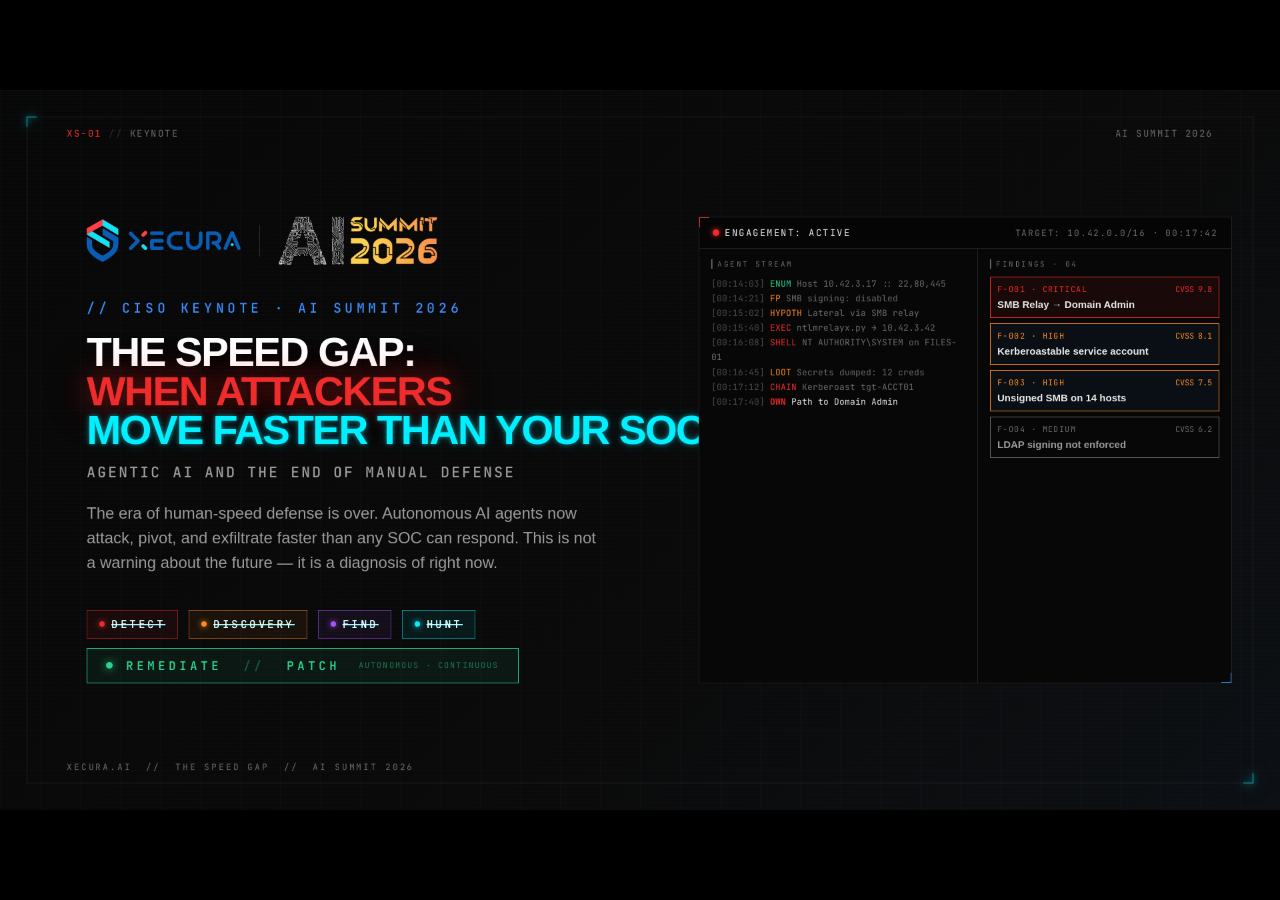
==== index.html @ 0c4f0ab1 "Add index.html as main entry point" ====
<!doctype html>
<html lang="en">
<head>
<meta charset="utf-8" />
<title>The Speed Gap: When Attackers Move Faster Than Your SOC — Xecura AI Summit 2026</title>
<link rel="stylesheet" href="styles.css" />
<script src="deck-stage.js"></script>
<style>
  @keyframes pulse-dot {
    0%, 100% { opacity: 1; box-shadow: 0 0 10px var(--red); }
    50%       { opacity: 0.4; box-shadow: 0 0 3px var(--red); }
  }
  /* Watermark disabled on all slides by default */
  section .slide::after {
    display: none !important;
  }
  /* Xecura logo below XS label on slides 2–14 */
  section:nth-of-type(n+2):nth-of-type(-n+14) .slide::after {
    display: block !important;
    background: url('assets/xecura-logo-white.png') no-repeat right center / contain !important;
    width: 140px !important;
    height: 36px !important;
    opacity: 0.75 !important;
    top: 84px !important;
    right: 100px !important;
    bottom: auto !important;
    left: auto !important;
  }
  /* Xecura blue accent */
  :root {
    --xblue: #3a8dff;
    --xpurple: #a855f7;
    --xcyan: #00f0ff;
  }
  @keyframes xblue-pulse {
    0%,100% { box-shadow: 0 0 8px var(--xblue); transform:scale(1); }
    50%      { box-shadow: 0 0 20px var(--xblue), 0 0 36px rgba(58,141,255,0.4); transform:scale(1.35); }
  }
  .tag.xblue { border-color:var(--xblue); color:var(--xblue); background:rgba(58,141,255,0.07); }
  .tag.xblue .dot { background:var(--xblue); animation:xblue-pulse 1.6s ease-in-out infinite; }
  @keyframes xcyan-pulse {
    0%,100% { box-shadow: 0 0 8px var(--xcyan); transform:scale(1); }
    50%      { box-shadow: 0 0 20px var(--xcyan), 0 0 36px rgba(0,240,255,0.4); transform:scale(1.35); }
  }
  .tag.xcyan { border-color:var(--xcyan); color:var(--xcyan); background:rgba(0,240,255,0.07); }
  .tag.xcyan .dot { background:var(--xcyan); animation:xcyan-pulse 1.6s ease-in-out infinite 0.3s; }

  /* ── TV Glitch effect on struck tags ── */
  @keyframes glitch-body {
    0%,88%            { transform:translate(0,0) skewX(0deg); }
    89%               { transform:translate(-4px,0) skewX(-2deg); }
    90%               { transform:translate(4px,1px) skewX(2.5deg); }
    91%               { transform:translate(-2px,-1px) skewX(-1deg); }
    92%               { transform:translate(5px,0) skewX(1.5deg); }
    93%               { transform:translate(-3px,1px) skewX(-2.5deg); }
    94%,100%          { transform:translate(0,0) skewX(0deg); }
  }
  @keyframes glitch-before {
    0%,88%  { clip-path:inset(100% 0 100% 0); transform:translate(0,0);   opacity:0; }
    89%     { clip-path:inset(10% 0 65% 0);   transform:translate(-7px,0); opacity:0.9; }
    90%     { clip-path:inset(55% 0 12% 0);   transform:translate(7px,0);  opacity:0.8; }
    91%     { clip-path:inset(30% 0 48% 0);   transform:translate(-5px,0); opacity:0.85; }
    92%     { clip-path:inset(75% 0 5% 0);    transform:translate(6px,0);  opacity:0.7; }
    93%     { clip-path:inset(42% 0 33% 0);   transform:translate(-4px,0); opacity:0.8; }
    94%,100%{ clip-path:inset(100% 0 100% 0); transform:translate(0,0);   opacity:0; }
  }
  @keyframes glitch-after {
    0%,88%  { clip-path:inset(100% 0 100% 0); transform:translate(0,0);   opacity:0; }
    89%     { clip-path:inset(50% 0 22% 0);   transform:translate(9px,0);  opacity:0.8; }
    90%     { clip-path:inset(8% 0 72% 0);    transform:translate(-8px,0); opacity:0.75; }
    91%     { clip-path:inset(68% 0 18% 0);   transform:translate(6px,0);  opacity:0.7; }
    92%     { clip-path:inset(22% 0 58% 0);   transform:translate(-5px,0); opacity:0.8; }
    93%     { clip-path:inset(82% 0 4% 0);    transform:translate(5px,0);  opacity:0.65; }
    94%,100%{ clip-path:inset(100% 0 100% 0); transform:translate(0,0);   opacity:0; }
  }
  @keyframes glitch-flicker {
    0%,85%,87%,89%,91%,93%,100% { opacity:1; }
    86%,88%,90%,92%              { opacity:0.1; }
  }

  /* Wrapper: positions the ghost layers */
  .gt {
    position: relative;
    display: inline-block;
    animation: glitch-body 3.8s steps(1) infinite;
    text-decoration: line-through;
    text-decoration-thickness: 2px;
  }
  .gt::before, .gt::after {
    content: attr(data-text);
    position: absolute;
    inset: 0;
    font-family: 'JetBrains Mono', monospace;
    font-size: inherit;
    letter-spacing: inherit;
    text-transform: uppercase;
    white-space: nowrap;
    pointer-events: none;
    text-decoration: line-through;
    text-decoration-thickness: 2px;
  }
  .gt::before {
    animation: glitch-before 3.8s steps(1) infinite;
    color: #00f0ff;
    text-decoration-color: #00f0ff;
  }
  .gt::after {
    animation: glitch-after 3.8s steps(1) infinite;
    color: #ffffff;
    text-decoration-color: rgba(255,255,255,0.6);
  }
  /* Per-tag timing offsets */
  .gt-d  { animation-delay: 0s;    } .gt-d::before  { animation-delay: 0s;    } .gt-d::after  { animation-delay: 0s;    }
  .gt-di { animation-delay: 0.9s;  } .gt-di::before { animation-delay: 0.9s;  } .gt-di::after { animation-delay: 0.9s;  }
  .gt-f  { animation-delay: 1.7s;  } .gt-f::before  { animation-delay: 1.7s;  } .gt-f::after  { animation-delay: 1.7s;  }
  .gt-h  { animation-delay: 2.5s;  } .gt-h::before  { animation-delay: 2.5s;  } .gt-h::after  { animation-delay: 2.5s;  }

  .glitch-dot { animation: glitch-flicker 3.8s steps(1) infinite; }

  /* All slides: top-left & bottom-right corners → blue neon */
  .slide-frame::before,
  .slide-frame::after {
    border-color: #00f0ff !important;
    filter: drop-shadow(0 0 5px #00f0ff) drop-shadow(0 0 14px rgba(0,240,255,0.65));
  }

  /* CISO neon blue */
  .neon-ciso {
    color: #00f0ff;
    text-shadow: 0 0 6px rgba(0,240,255,0.5), 0 0 16px rgba(0,240,255,0.25);
  }

  /* Timeline connector */
  .timeline-line {
    width: 2px;
    background: linear-gradient(180deg, var(--red) 0%, #a855f7 50%, var(--xblue) 100%);
    position: absolute;
    left: 50%;
    top: 0; bottom: 0;
    transform: translateX(-50%);
    opacity: 0.35;
  }

  /* Agent node pulse */
  @keyframes agent-ping {
    0%  { transform:scale(1);   opacity:1; }
    70% { transform:scale(2.2); opacity:0; }
    100%{ transform:scale(2.2); opacity:0; }
  }
  .agent-ping::after {
    content:'';
    position:absolute;
    inset:-4px;
    border-radius:50%;
    border:2px solid currentColor;
    animation:agent-ping 2s cubic-bezier(0,0,0.2,1) infinite;
  }

  /* Glowing headline */
  .glow-red {
    color: var(--red);
    text-shadow: 0 0 40px rgba(239,43,43,0.55), 0 0 80px rgba(239,43,43,0.25);
  }
  .glow-blue {
    color: var(--xblue);
    text-shadow: 0 0 40px rgba(58,141,255,0.55), 0 0 80px rgba(58,141,255,0.25);
  }

  /* Cover bg grid */
  .cover-grid {
    position:absolute;
    inset:0;
    background-image:
      linear-gradient(rgba(58,141,255,0.04) 1px, transparent 1px),
      linear-gradient(90deg, rgba(58,141,255,0.04) 1px, transparent 1px);
    background-size: 60px 60px;
    pointer-events:none;
  }
  .xs03-beam {
    position: absolute;
    left: 0;
    width: 6px;
    height: 70px;
    background: linear-gradient(180deg,
      transparent 0%,
      rgba(239,43,43,0.2) 15%,
      rgba(239,43,43,0.85) 42%,
      rgba(255,220,220,0.98) 50%,
      rgba(239,43,43,0.85) 58%,
      rgba(239,43,43,0.2) 85%,
      transparent 100%
    );
    animation: xs03-laser 4s linear infinite;
    box-shadow: 0 0 8px 2px rgba(239,43,43,0.5);
  }
  @keyframes xs03-laser {
    0%   { top: 110%; }
    25%  { top: -70px; }
    50%  { top: 110%; }
    50.001% { top: 110%; }
    100% { top: 110%; }
  }

  @keyframes xs11-dot-pulse {
    0%, 100% { opacity:1; box-shadow:0 0 8px 3px rgba(58,141,255,0.9); }
    50% { opacity:0.25; box-shadow:0 0 2px 1px rgba(58,141,255,0.2); }
  }
  .xs11-pulse {
    animation: xs11-dot-pulse 1.4s ease-in-out infinite;
  }
</style>
</head>
<body>

<deck-stage width="1920" height="1080">

<!-- ============================================================ -->
<!-- 01 COVER                                                     -->
<!-- ============================================================ -->
<section data-label="01 Cover">
  <div class="slide" style="background:linear-gradient(135deg, #070707 0%, #0a0a0a 60%, rgba(58,141,255,0.04) 100%);">
    <div class="scan"></div>
    <div class="cover-grid"></div>
    <div class="slide-frame"></div>

    <div class="slide-meta">
      <div><span class="id">XS-01</span> <span class="sep">//</span> KEYNOTE</div>
      <div>AI SUMMIT 2026</div>
    </div>

    <!-- Left content -->
    <div style="position:absolute; inset:0; display:flex; flex-direction:column; justify-content:center; padding:0 130px;">
      <!-- Logo -->
      <div style="margin-bottom:52px; display:flex; align-items:center; gap:28px;">
        <img src="assets/xecura-logo.png" style="height:64px;" alt="Xecura" />
        <div style="width:1px; height:48px; background:rgba(255,255,255,0.15);"></div>
        <img src="assets/ai-summit-2026-logo.png" style="height:72px;" alt="AI Summit 2026" />
      </div>

      <div class="eyebrow" style="margin-bottom:24px; color:var(--xblue);">// CISO KEYNOTE · AI SUMMIT 2026</div>

      <h1 style="font-size:62px; font-weight:700; line-height:0.94; letter-spacing:-0.035em; color:var(--white); margin-bottom:20px;">
        THE SPEED GAP:<br/>
        <span class="glow-red">WHEN ATTACKERS</span><br/>
        <span class="neon-ciso">MOVE FASTER THAN YOUR SOC.</span>
      </h1>

      <div class="eyebrow" style="margin-bottom:20px; color:var(--dim); font-size:22px; letter-spacing:0.14em;">Agentic AI and the End of Manual Defense</div>

      <p style="font-size:24px; color:var(--dim); max-width:780px; line-height:1.55; margin-top:8px; margin-bottom:44px;">
        The era of human-speed defense is over. Autonomous AI agents now attack, pivot, and exfiltrate faster than any SOC can respond. This is not a warning about the future — it is a diagnosis of right now.
      </p>

      <div style="display:flex; flex-direction:column; gap:14px; margin-top:8px;">
        <!-- Struck-through old paradigm with glitch -->
        <div style="display:flex; gap:16px; align-items:center;">
          <div class="tag" style="border-color:rgba(239,43,43,0.55); color:#ef2b2b; background:rgba(239,43,43,0.07);">
            <span class="glitch-dot" style="width:8px;height:8px;border-radius:50%;background:#ef2b2b;box-shadow:0 0 10px #ef2b2b;flex-shrink:0;display:inline-block;animation-delay:0s;"></span>
            <span class="gt gt-d" data-text="DETECT" style="color:#ef2b2b; text-decoration-color:#ef2b2b;">DETECT</span>
          </div>
          <div class="tag" style="border-color:rgba(255,138,31,0.55); color:#ff8a1f; background:rgba(255,138,31,0.07);">
            <span class="glitch-dot" style="width:8px;height:8px;border-radius:50%;background:#ff8a1f;box-shadow:0 0 10px #ff8a1f;flex-shrink:0;display:inline-block;animation-delay:0.9s;"></span>
            <span class="gt gt-di" data-text="DISCOVERY" style="color:#ff8a1f; text-decoration-color:#ff8a1f;">DISCOVERY</span>
          </div>
          <div class="tag" style="border-color:rgba(168,85,247,0.55); color:#a855f7; background:rgba(168,85,247,0.07);">
            <span class="glitch-dot" style="width:8px;height:8px;border-radius:50%;background:#a855f7;box-shadow:0 0 10px #a855f7;flex-shrink:0;display:inline-block;animation-delay:1.7s;"></span>
            <span class="gt gt-f" data-text="FIND" style="color:#a855f7; text-decoration-color:#a855f7;">FIND</span>
          </div>
          <div class="tag" style="border-color:rgba(0,240,255,0.55); color:#00f0ff; background:rgba(0,240,255,0.07);">
            <span class="glitch-dot" style="width:8px;height:8px;border-radius:50%;background:#00f0ff;box-shadow:0 0 10px #00f0ff;flex-shrink:0;display:inline-block;animation-delay:2.5s;"></span>
            <span class="gt gt-h" data-text="HUNT" style="color:#00f0ff; text-decoration-color:#00f0ff;">HUNT</span>
          </div>
        </div>
        <!-- New paradigm: full-width REMEDIATE PATCH panel -->
        <div style="display:flex; align-items:center; gap:20px; padding:14px 28px; border:1px solid var(--green); background:rgba(43,212,142,0.07); width:fit-content; min-width:480px;">
          <div style="width:10px; height:10px; border-radius:50%; background:var(--green); box-shadow:0 0 14px var(--green); flex-shrink:0; animation:pulse-green 1.6s ease-in-out infinite;"></div>
          <div class="mono" style="font-size:18px; letter-spacing:0.28em; color:var(--green); text-transform:uppercase; font-weight:600;">REMEDIATE &nbsp;<span style="color:rgba(43,212,142,0.35);">//</span>&nbsp; PATCH</div>
          <div class="mono" style="font-size:12px; letter-spacing:0.18em; color:rgba(43,212,142,0.5); margin-left:8px;">AUTONOMOUS · CONTINUOUS</div>
        </div>
      </div>
    </div>

    <!-- Right: Live dashboard widget (ENGAGEMENT: ACTIVE) -->
    <div style="position:absolute; right:72px; top:50%; transform:translateY(-50%); width:800px; height:700px; border:1px solid var(--line); background:var(--void); overflow:hidden; display:flex; flex-direction:column;">
      <!-- Topbar -->
      <div style="display:flex; align-items:center; justify-content:space-between; padding:14px 20px; border-bottom:1px solid var(--line); background:#050505; flex-shrink:0;">
        <div style="display:flex; gap:8px; align-items:center;">
          <div style="width:10px; height:10px; border-radius:50%; background:var(--red); box-shadow:0 0 8px var(--red);"></div>
          <div class="mono" style="font-size:14px; letter-spacing:0.18em; color:var(--text); text-transform:uppercase;">ENGAGEMENT: ACTIVE</div>
        </div>
        <div class="mono" style="font-size:13px; color:var(--muted); letter-spacing:0.14em;">TARGET: 10.42.0.0/16 · <span id="cover-dash-elapsed">00:17:42</span></div>
      </div>

      <!-- Body: two columns -->
      <div style="display:grid; grid-template-columns:1.1fr 1fr; flex:1; overflow:hidden;">
        <!-- Agent stream log -->
        <div style="padding:16px 18px; border-right:1px solid var(--line); background:#070707; overflow:hidden; display:flex; flex-direction:column;">
          <div class="mono" style="font-size:11px; letter-spacing:0.22em; color:var(--muted); text-transform:uppercase; margin-bottom:12px; flex-shrink:0;">▎AGENT STREAM</div>
          <div id="cover-dash-stream" style="font-family:'JetBrains Mono',monospace; font-size:13px; line-height:1.7; color:#6a6a6a; overflow:hidden; flex:1;">
            <div><span style="color:#4a4a4a;">[00:14:03]</span> <span style="color:#2bd48e;">ENUM</span> Host 10.42.3.17 :: 22,80,445</div>
            <div><span style="color:#4a4a4a;">[00:14:21]</span> <span style="color:#ff8a1f;">FP</span> SMB signing: disabled</div>
            <div><span style="color:#4a4a4a;">[00:15:02]</span> <span style="color:#ff8a1f;">HYPOTH</span> Lateral via SMB relay</div>
            <div><span style="color:#4a4a4a;">[00:15:40]</span> <span style="color:#ef2b2b;">EXEC</span> ntlmrelayx.py → 10.42.3.42</div>
            <div><span style="color:#4a4a4a;">[00:16:08]</span> <span style="color:#ef2b2b;">SHELL</span> NT AUTHORITY\SYSTEM on FILES-01</div>
            <div><span style="color:#4a4a4a;">[00:16:45]</span> <span style="color:#ff8a1f;">LOOT</span> Secrets dumped: 12 creds</div>
            <div><span style="color:#4a4a4a;">[00:17:12]</span> <span style="color:#ef2b2b;">CHAIN</span> Kerberoast tgt-ACCT01</div>
            <div><span style="color:#4a4a4a;">[00:17:40]</span> <span style="color:#ef2b2b; font-weight:700;">OWN</span> <span style="color:#e8e8e8;">Path to Domain Admin</span></div>
          </div>
        </div>

        <!-- Findings panel -->
        <div style="padding:16px 18px; display:flex; flex-direction:column; overflow:hidden;">
          <div class="mono" style="font-size:11px; letter-spacing:0.22em; color:var(--muted); text-transform:uppercase; margin-bottom:12px; flex-shrink:0;">▎FINDINGS · <span id="cover-dash-count">04</span></div>
          <div id="cover-dash-findings-list" style="overflow:hidden; display:flex; flex-direction:column; gap:8px; flex:1;">
            <div data-finding style="border:1px solid #ef2b2b; background:rgba(239,43,43,0.08); padding:10px;">
              <div style="display:flex; justify-content:space-between; align-items:baseline; margin-bottom:6px;">
                <div class="mono" style="font-size:12px; color:#ef2b2b; letter-spacing:0.12em;">F-001 · CRITICAL</div>
                <div class="mono" style="font-size:12px; color:#ef2b2b;">CVSS 9.8</div>
              </div>
              <div style="font-size:15px; font-weight:600; color:#e8e8e8; line-height:1.2;">SMB Relay → Domain Admin</div>
            </div>
            <div data-finding style="border:1px solid #ff8a1f; background:rgba(58,141,255,0.06); padding:10px;">
              <div style="display:flex; justify-content:space-between; align-items:baseline; margin-bottom:6px;">
                <div class="mono" style="font-size:12px; color:#ff8a1f; letter-spacing:0.12em;">F-002 · HIGH</div>
                <div class="mono" style="font-size:12px; color:#ff8a1f;">CVSS 8.1</div>
              </div>
              <div style="font-size:15px; font-weight:600; color:#e8e8e8; line-height:1.2;">Kerberoastable service account</div>
            </div>
            <div data-finding style="border:1px solid #ff8a1f; background:rgba(58,141,255,0.06); padding:10px;">
              <div style="display:flex; justify-content:space-between; align-items:baseline; margin-bottom:6px;">
                <div class="mono" style="font-size:12px; color:#ff8a1f; letter-spacing:0.12em;">F-003 · HIGH</div>
                <div class="mono" style="font-size:12px; color:#ff8a1f;">CVSS 7.5</div>
              </div>
              <div style="font-size:15px; font-weight:600; color:#e8e8e8; line-height:1.2;">Unsigned SMB on 14 hosts</div>
            </div>
            <div data-finding style="border:1px solid #6a6a6a; padding:10px;">
              <div style="display:flex; justify-content:space-between; align-items:baseline; margin-bottom:6px;">
                <div class="mono" style="font-size:12px; color:#6a6a6a; letter-spacing:0.12em;">F-004 · MEDIUM</div>
                <div class="mono" style="font-size:12px; color:#6a6a6a;">CVSS 6.2</div>
              </div>
              <div style="font-size:15px; font-weight:600; color:#9a9a9a; line-height:1.2;">LDAP signing not enforced</div>
            </div>
          </div>
        </div>
      </div>

      <!-- Corner accents -->
      <div style="position:absolute; top:-1px; left:-1px; width:16px; height:16px; border-top:2px solid var(--red); border-left:2px solid var(--red); pointer-events:none;"></div>
      <div style="position:absolute; bottom:-1px; right:-1px; width:16px; height:16px; border-bottom:2px solid var(--xblue); border-right:2px solid var(--xblue); pointer-events:none;"></div>
    </div>

    <div class="brandline">
      <div class="mono" style="color:var(--muted); font-size:13px; letter-spacing:0.22em;">XECURA.AI &nbsp;//&nbsp; THE SPEED GAP &nbsp;//&nbsp; AI SUMMIT 2026</div>
    </div>
  </div>
</section>

<!-- ============================================================ -->
<!-- 02 SPEAKER PROFILE                                           -->
<!-- ============================================================ -->
<section data-label="02 Speaker Profile">
  <div class="slide">
    <div class="slide-frame"></div>
    <div class="slide-meta">
      <div><span class="id">XS-02</span> <span class="sep">//</span> SPEAKER</div>
      <div>KEYNOTE SPEAKER PROFILE</div>
    </div>

    <div style="position:absolute; inset:0; display:grid; grid-template-columns:480px 1fr; overflow:hidden;">

      <!-- Left: Photo panel -->
      <div style="position:relative; overflow:hidden; border-right:1px solid var(--line); background:linear-gradient(160deg, #0d1117 0%, #0a0f1a 60%, #07090d 100%); display:flex; flex-direction:column; align-items:center; justify-content:center; gap:0;">
        <!-- Background grid -->
        <div style="position:absolute; inset:0; background-image: linear-gradient(rgba(58,141,255,0.05) 1px, transparent 1px), linear-gradient(90deg, rgba(58,141,255,0.05) 1px, transparent 1px); background-size:40px 40px; pointer-events:none;"></div>
        <!-- Glow behind photo -->
        <div style="position:absolute; width:380px; height:380px; border-radius:50%; background:radial-gradient(circle, rgba(58,141,255,0.18) 0%, rgba(58,141,255,0.04) 60%, transparent 100%); top:50%; left:50%; transform:translate(-50%,-58%);"></div>
        <!-- Profile photo -->
        <div style="position:relative; z-index:1; width:340px; height:340px; border-radius:50%; overflow:hidden; margin-top:-32px; box-shadow:0 0 32px rgba(58,141,255,0.35), 0 0 64px rgba(58,141,255,0.15);">
          <img src="assets/kholiffaiz-profile.png"
               alt="Kholif Faiz Maruf"
               style="width:100%; height:100%; object-fit:cover; object-position:center;" />
        </div>
        <!-- Name + label below photo -->
        <div style="position:relative; z-index:1; text-align:center; margin-top:16px;">
          <div class="mono" style="font-size:12px; letter-spacing:0.28em; color:var(--red); text-transform:uppercase; margin-bottom:8px;">// KEYNOTE SPEAKER</div>
          <div style="font-size:32px; font-weight:700; color:var(--white); line-height:1.15; letter-spacing:-0.02em;">Kholif Faiz Maruf</div>
          <div class="mono" style="font-size:14px; letter-spacing:0.18em; color:var(--xblue); margin-top:6px; text-transform:uppercase;">CISO · Xecura.ai</div>
        </div>
        <!-- Bottom status indicator -->
        <div style="position:absolute; bottom:36px; left:0; right:0; display:flex; justify-content:center;">
          <div class="mono" style="font-size:12px; letter-spacing:0.22em; color:var(--green); display:flex; align-items:center; gap:8px;">
            <span style="width:8px;height:8px;border-radius:50%;background:var(--green);display:inline-block;box-shadow:0 0 8px var(--green);"></span>
            SPEAKING LIVE · AI SUMMIT 2026
          </div>
        </div>
      </div>

      <!-- Right: CV details -->
      <div style="padding:72px 64px 56px; display:flex; flex-direction:column; justify-content:center; overflow:hidden;">

        <!-- Header -->
        <div style="margin-bottom:32px;">
          <div class="eyebrow" style="margin-bottom:10px; color:var(--xblue);">// CHIEF INFORMATION SECURITY OFFICER</div>
          <h2 style="font-size:52px; font-weight:700; color:var(--white); line-height:1.0; letter-spacing:-0.025em; margin-bottom:12px;">Kholif Faiz Maruf</h2>
          <div style="display:flex; gap:12px; flex-wrap:wrap;">
            <div class="tag dominate" style="font-size:16px; padding:8px 18px;"><span class="dot"></span>CISO</div>
            <div class="tag xblue" style="font-size:16px; padding:8px 18px;"><span class="dot"></span>CYBERSECURITY LEADER</div>
            <div class="tag autonomous" style="font-size:16px; padding:8px 18px;"><span class="dot"></span>20+ YEARS</div>
          </div>
        </div>

        <!-- Bio -->
        <div style="padding:20px 24px; border-left:3px solid var(--xblue); background:rgba(58,141,255,0.05); margin-bottom:28px;">
          <div style="font-size:25px; color:var(--dim); line-height:1.65;">
            Cybersecurity leadership professional with over <strong style="color:var(--white);">20 years of hands-on experience</strong> spanning red teaming, threat intelligence, and executive security strategy. <strong style="color:var(--white);">BSSN Cryptography Expert Trainer</strong> · <strong style="color:var(--white);">Architect of Cracking Machine using FPGA &amp; Massive Parallel Computing</strong> · <strong style="color:var(--white);">Asymetric Cryptography Expert in Xignature</strong> · <strong style="color:var(--white);">Senior Consultant in SciEngines GmbH</strong> — and a driving force behind Agentic Cybersecurity as a Service at <strong class="neon-ciso">Xecura.ai</strong>.
          </div>
        </div>

        <!-- Stats row -->
        <div style="display:grid; grid-template-columns:repeat(4,1fr); gap:20px; margin-bottom:28px;">
          <div class="stat" style="border-left-color:var(--red);">
            <div class="num" style="font-size:52px; color:var(--red);">20+</div>
            <div class="label" style="font-size:17px;">Years in<br/>Cybersecurity</div>
          </div>
          <div class="stat" style="border-left-color:var(--xblue);">
            <div class="num" style="font-size:52px; color:var(--xblue);">CISO</div>
            <div class="label" style="font-size:17px;">Executive<br/>Security Leader</div>
          </div>
          <div class="stat" style="border-left-color:var(--green);">
            <div class="num" style="font-size:52px; color:var(--green);">AI</div>
            <div class="label" style="font-size:17px;">Agentic Security<br/>Pioneer</div>
          </div>
          <div class="stat" style="border-left-color:var(--xpurple);">
            <div class="num" style="font-size:52px; color:var(--xpurple);">CR</div>
            <div class="label" style="font-size:17px;">Cryptography<br/>Expert</div>
          </div>
        </div>

        <!-- Expertise grid -->
        <div style="display:grid; grid-template-columns:1fr 1fr; gap:14px; margin-bottom:24px;">
          <div>
            <div class="mono" style="font-size:15px; letter-spacing:0.22em; color:var(--muted); text-transform:uppercase; margin-bottom:10px;">// DOMAINS OF EXPERTISE</div>
            <ul style="list-style:none; font-size:21px; color:var(--text); line-height:1.9; font-family:'JetBrains Mono',monospace;">
              <li><span style="color:var(--red);">▸</span> Agentic AI &amp; Cybersecurity</li>
              <li><span style="color:var(--red);">▸</span> Threat Intelligence &amp; Dark Web Ops</li>
              <li><span style="color:var(--red);">▸</span> Red Team &amp; Offensive Security</li>
              <li><span style="color:var(--red);">▸</span> Security Architecture &amp; Strategy</li>
              <li><span style="color:var(--red);">▸</span> Governance, Risk &amp; Compliance</li>
            </ul>
          </div>
          <div>
            <div class="mono" style="font-size:15px; letter-spacing:0.22em; color:var(--muted); text-transform:uppercase; margin-bottom:10px;">// CURRENT ROLES</div>
            <div style="display:flex; flex-direction:column; gap:10px;">
              <div style="padding:12px 16px; border:1px solid rgba(58,141,255,0.35); background:rgba(58,141,255,0.05);">
                <div style="font-size:20px; font-weight:700; color:var(--white);">Xecura.ai</div>
                <div class="mono" style="font-size:16px; color:var(--xblue);">Chief Information Security Officer</div>
              </div>
              <div style="padding:12px 16px; border:1px solid rgba(168,85,247,0.35); background:rgba(168,85,247,0.05);">
                <div style="font-size:20px; font-weight:700; color:var(--white);">BSSN</div>
                <div class="mono" style="font-size:16px; color:var(--xpurple);">Cryptography Expert Trainer</div>
              </div>
              <div style="padding:12px 16px; border:1px solid rgba(34,197,94,0.35); background:rgba(34,197,94,0.05);">
                <div style="font-size:20px; font-weight:700; color:var(--white);">SciEngines GmbH</div>
                <div class="mono" style="font-size:16px; color:#22c55e;">Senior Consultant</div>
              </div>
            </div>
          </div>
        </div>

        <!-- Contact -->
        <div style="display:flex; gap:20px; align-items:center; border-top:1px solid var(--line); padding-top:18px;">
          <div class="mono" style="font-size:17px; color:var(--muted);">🌐 kholiffaiz.com</div>
          <div style="width:1px; height:16px; background:var(--line);"></div>
          <div class="mono" style="font-size:17px; color:var(--muted);">✉ kholif.faiz@xecura.id</div>
          <div style="width:1px; height:16px; background:var(--line);"></div>
          <div class="mono" style="font-size:17px; color:var(--xblue);">AI SUMMIT 2026</div>
        </div>
      </div>

      <!-- Laser border animation canvas -->
      <canvas id="xs02-laser" width="40" height="1080" style="position:absolute; left:460px; top:0; width:40px; height:100%; z-index:10; pointer-events:none;"></canvas>
    </div>
  </div>
</section>

<!-- ============================================================ -->
<!-- 04 MYTHOS: THE ANTHROPIC PARADIGM                            -->
<!-- ============================================================ -->
<section data-label="03 Mythos by Anthropic">
  <div class="slide" style="overflow:hidden;">
    <div class="slide-frame"></div>


    <div class="slide-meta">
      <div><span class="id">XS-03</span> <span class="sep">//</span> ORIGIN</div>
      <div>MYTHOS: THE PARADIGM SHIFT BY ANTHROPIC</div>
    </div>

    <!-- Header -->
    <div style="margin-top:56px; max-width:1720px;">
      <div style="display:flex; align-items:center; gap:20px; margin-bottom:14px;">
        <div class="eyebrow" style="color:var(--red);">// PROJECT GLASSWING · 7 APRIL 2026 · ACCESS RESTRICTED</div>
        <div style="display:inline-flex; align-items:center; gap:8px; border:1px solid rgba(239,43,43,0.5); background:rgba(239,43,43,0.07); padding:5px 12px;">
          <div style="width:7px; height:7px; border-radius:50%; background:var(--red); box-shadow:0 0 8px var(--red); animation:pulse-dot 1.4s ease-in-out infinite;"></div>
          <div class="mono" style="font-size:11px; color:var(--red); letter-spacing:0.2em;">LIVE RESTRICTED</div>
        </div>
      </div>
      <h2 class="h-title" style="font-size:52px; white-space:nowrap;"><span style="color:var(--red);">Claude Mythos</span> — too dangerous for the public.<br/><span style="color:var(--xcyan);">Project Glasswing races to patch first.</span></h2>
      <p class="body-lg" style="margin-top:16px;">
        Anthropic's most capable model — above Opus — identified over 1,000 zero-days autonomously across every major OS and browser. Not released to the public. Partners race to fix critical infrastructure before adversaries build the same.
      </p>
    </div>

    <!-- Stat grid -->
    <div style="display:grid; grid-template-columns:repeat(4, 1fr); gap:20px; margin-top:36px;">
      <div class="stat" style="position:relative;">
        <div style="position:absolute;left:0;top:0;width:6px;height:100%;z-index:5;pointer-events:none;overflow:hidden;"><div class="xs03-beam"></div></div>
        <div class="num"><span id="c05-a" data-count="1000" style="color:var(--red);">0</span><span style="color:var(--red); font-size:0.5em;">+</span></div>
        <div class="label">Zero-days found autonomously</div>
        <div style="font-size:11px; color:var(--muted); margin-top:8px; font-family:'JetBrains Mono',monospace;">Anthropic · red.anthropic.com · 2026</div>
      </div>
      <div class="stat" style="position:relative;">
        <div style="position:absolute;left:0;top:0;width:6px;height:100%;z-index:5;pointer-events:none;overflow:hidden;"><div class="xs03-beam"></div></div>
        <div class="num"><span style="color:var(--xcyan);">$</span><span id="c05-b" data-count="100" style="color:var(--xcyan);">0</span><span style="color:var(--xcyan); font-size:0.5em;">M</span></div>
        <div class="label">Glasswing model usage credits</div>
        <div style="font-size:11px; color:var(--muted); margin-top:8px; font-family:'JetBrains Mono',monospace;">Anthropic · Project Glasswing · 2026</div>
      </div>
      <div class="stat" style="position:relative;">
        <div style="position:absolute;left:0;top:0;width:6px;height:100%;z-index:5;pointer-events:none;overflow:hidden;"><div class="xs03-beam"></div></div>
        <div class="num"><span id="c05-c" data-count="40" style="color:var(--xpurple);">0</span><span style="color:var(--xpurple); font-size:0.5em;">+</span></div>
        <div class="label">Organizations with access</div>
        <div style="font-size:11px; color:var(--muted); margin-top:8px; font-family:'JetBrains Mono',monospace;">12 launch partners + 40+ additional orgs</div>
      </div>
      <div class="stat" style="position:relative;">
        <div style="position:absolute;left:0;top:0;width:6px;height:100%;z-index:5;pointer-events:none;overflow:hidden;"><div class="xs03-beam"></div></div>
        <div class="num"><span id="c05-d" data-count="27" style="color:var(--amber);">0</span><span style="color:var(--amber); font-size:0.5em;">yr</span></div>
        <div class="label">Oldest vuln found — OpenBSD</div>
        <div style="font-size:11px; color:var(--muted); margin-top:8px; font-family:'JetBrains Mono',monospace;">Anthropic Mythos Preview Report · 2026</div>
      </div>
    </div>

    <!-- Detail banner -->
    <div class="glass-shimmer" style="margin-top:32px; border:1px solid rgba(239,43,43,0.4); background:rgba(239,43,43,0.05); padding:24px 36px;">
      <div class="eyebrow" style="margin-bottom:16px; font-size:19px; color:var(--green);">// WHAT MYTHOS &amp; PROJECT GLASSWING REVEALED</div>
      <div style="display:grid; grid-template-columns:1fr 1fr 1fr 1fr; gap:32px;">
        <div>
          <div style="font-size:22px; font-weight:600; color:var(--white); margin-bottom:8px;">Autonomous Exploitation</div>
          <div style="font-size:19px; color:var(--dim); line-height:1.6;">Discovers, chains &amp; exploits zero-days — no human input.</div>
        </div>
        <div>
          <div style="font-size:22px; font-weight:600; color:var(--white); margin-bottom:8px;">FreeBSD RCE · 17 Years</div>
          <div style="font-size:19px; color:var(--dim); line-height:1.6;">Root-level RCE hidden for 17 years — found and exploited autonomously.</div>
        </div>
        <div>
          <div style="font-size:22px; font-weight:600; color:var(--white); margin-bottom:8px;">99% Still Unpatched</div>
          <div style="font-size:19px; color:var(--dim); line-height:1.6;">Over 99% of findings remain unpatched. The backlog is overwhelming.</div>
        </div>
        <div>
          <div style="font-size:22px; font-weight:600; color:var(--white); margin-bottom:8px;">The Race Has Begun</div>
          <div style="font-size:19px; color:var(--dim); line-height:1.6;">EU &amp; White House on alert. Adversaries without safety constraints are building the same.</div>
        </div>
      </div>
    </div>

    <!-- Bottom strip -->
    <div class="glass-shimmer" style="margin-top:28px; padding:20px 32px; border:1px solid rgba(0,240,255,0.4); background:rgba(0,240,255,0.05); display:flex; align-items:center; gap:24px;">
      <div style="width:6px; min-height:48px; align-self:stretch; flex-shrink:0; background:var(--xcyan);"></div>
      <div class="h-sub" style="font-size:30px; font-weight:500;">
        The model is locked. <span style="color:var(--xcyan);">But the race to build an unlocked equivalent has already begun.</span> <span style="font-size:18px; color:var(--muted); font-family:'JetBrains Mono',monospace;">— TechCrunch · Axios · WEF · Dark Reading · Forrester</span>
      </div>
    </div>
  </div>
</section>

<!-- ============================================================ -->
<!-- 03 THE NEW THREAT REALITY (was 02)                           -->
<!-- ============================================================ -->
<section data-label="04 Threat Reality">
  <div class="slide">
    <div class="slide-frame"></div>
    <div class="slide-meta">
      <div><span class="id">XS-04</span> <span class="sep">//</span> THREAT BRIEFING</div>
      <div>THE NEW THREAT REALITY</div>
    </div>

    <div style="margin-top:56px; max-width:1400px;">
      <div class="eyebrow" style="margin-bottom:14px; color:var(--red);">// THREAT INTELLIGENCE BRIEF · Q1 2026</div>
      <h2 class="h-title">The attack surface is no longer <span class="red">static.</span></h2>
      <p class="body-lg" style="margin-top:16px; max-width:1920px;">
        Every metric has worsened. <span style="color:var(--xblue); font-weight:600;">AI-powered adversaries now operate at machine speed</span> — continuous, adaptive, and ruthlessly efficient.
      </p>
    </div>

    <div style="display:grid; grid-template-columns:repeat(4, 1fr); gap:20px; margin-top:36px;">
      <div class="stat" id="xs03-s1" style="position:relative;">
        <div style="position:absolute;left:0;top:0;width:6px;height:100%;z-index:5;pointer-events:none;overflow:hidden;"><div class="xs03-beam" style="animation-delay:0s;"></div></div>
        <div class="num"><span id="c02-a" data-count="4151" data-suffix="%" style="color:var(--red);">0%</span></div>
        <div class="label" style="color:var(--xcyan);">AI-powered phishing surge</div>
        <div style="font-size:15px; color:var(--muted); margin-top:8px; font-family:'JetBrains Mono',monospace;">SlashNext State of Phishing 2025 - Q1 2026</div>
      </div>
      <div class="stat" id="xs03-s2" style="position:relative;">
        <div style="position:absolute;left:0;top:0;width:6px;height:100%;z-index:5;pointer-events:none;overflow:hidden;"><div class="xs03-beam" style="animation-delay:0s;"></div></div>
        <div class="num"><span style="color:var(--red);">$</span><span id="c02-b" data-count="4.88" data-decimals="2">0.00</span><span style="color:var(--red); font-size:0.6em;">M</span></div>
        <div class="label" style="color:var(--xcyan);">Avg. cost of a data breach</div>
        <div style="font-size:15px; color:var(--muted); margin-top:8px; font-family:'JetBrains Mono',monospace;">IBM Cost of Data Breach 2025 - Q1 2026</div>
      </div>
      <div class="stat" id="xs03-s3" style="position:relative;">
        <div style="position:absolute;left:0;top:0;width:6px;height:100%;z-index:5;pointer-events:none;overflow:hidden;"><div class="xs03-beam" style="animation-delay:0s;"></div></div>
        <div class="num"><span style="color:var(--red);">&lt;</span><span id="c02-c" data-count="72">0</span><span style="color:var(--red); font-size:0.5em;">h</span></div>
        <div class="label" style="color:var(--xcyan);">Time-to-exploit post-CVE with AI</div>
        <div style="font-size:15px; color:var(--muted); margin-top:8px; font-family:'JetBrains Mono',monospace;">Mandiant M-Trends 2026</div>
      </div>
      <div class="stat" id="xs03-s4" style="position:relative;">
        <div style="position:absolute;left:0;top:0;width:6px;height:100%;z-index:5;pointer-events:none;overflow:hidden;"><div class="xs03-beam" style="animation-delay:0s;"></div></div>
        <div class="num"><span id="c02-d" data-count="204">0</span><span style="color:var(--red); font-size:0.5em;">days</span></div>
        <div class="label" style="color:var(--xcyan);">Average breach dwell time</div>
        <div style="font-size:15px; color:var(--muted); margin-top:8px; font-family:'JetBrains Mono',monospace;">IBM Cost of Data Breach 2025 - Q1 2026</div>
      </div>
    </div>

    <!-- AI Threat Banner -->
    <div class="glass-shimmer" style="margin-top:32px; border:1px solid rgba(239,43,43,0.45); background:rgba(239,43,43,0.05); padding:26px 36px;">
      <div class="eyebrow" style="margin-bottom:16px; font-size:19px; color:var(--green);">// ATTACKER PROFILE 2026: FULLY AGENTIC</div>
      <div style="display:grid; grid-template-columns:1fr 1fr 1fr 1fr; gap:32px;">
        <div>
          <div style="font-size:26px; font-weight:600; color:var(--white); margin-bottom:8px;">Autonomous Recon</div>
          <div style="font-size:22px; color:var(--dim); line-height:1.6;">AI agents map your entire attack surface in minutes — not days.</div>
        </div>
        <div>
          <div style="font-size:26px; font-weight:600; color:var(--white); margin-bottom:8px;">Zero-Day Synthesis</div>
          <div style="font-size:22px; color:var(--dim); line-height:1.6;">LLMs discover and weaponize vulnerabilities before signatures exist.</div>
        </div>
        <div>
          <div style="font-size:26px; font-weight:600; color:var(--white); margin-bottom:8px;">Social Engineering at Scale</div>
          <div style="font-size:22px; color:var(--dim); line-height:1.6;">Hyper-personalized phishing campaigns generated in real time.</div>
        </div>
        <div>
          <div style="font-size:26px; font-weight:600; color:var(--white); margin-bottom:8px;">24/7 Persistence</div>
          <div style="font-size:22px; color:var(--dim); line-height:1.6;">Attackers never sleep. Their agents probe your network continuously.</div>
        </div>
      </div>
    </div>

    <div class="glass-shimmer" style="margin-top:28px; padding:20px 32px; border:1px solid rgba(34,197,94,0.5); background:rgba(34,197,94,0.07); display:flex; align-items:center; gap:24px;">
      <div style="width:6px; min-height:48px; align-self:stretch; flex-shrink:0; background:#22c55e;"></div>
      <div class="h-sub" style="font-size:34px; font-weight:500;">
        The adversary has already deployed AI. <span class="neon-ciso">The question is, have you?</span>
      </div>
    </div>
  </div>
</section>


<!-- ============================================================ -->
<!-- 03 THE AGENTIC REVOLUTION                                    -->
<!-- ============================================================ -->
<section data-label="05 Agentic Revolution">
  <div class="slide">
    <div class="slide-frame"></div>
    <div class="slide-meta">
      <div><span class="id">XS-05</span> <span class="sep">//</span> CONTEXT</div>
      <div>THE AGENTIC REVOLUTION</div>
    </div>

    <div style="position:absolute; top:110px; left:100px; right:100px; bottom:50px; display:grid; grid-template-columns:1fr 1.1fr; gap:80px; overflow:hidden;">
      <div>
        <div class="eyebrow" style="margin-bottom:24px; color:var(--xblue);">// WHAT IS AN AI AGENT?</div>
        <h2 class="h-section" style="margin-bottom:28px;">
          AI that doesn't just <span style="color:var(--xblue);">respond</span> — it <span class="red">acts.</span>
        </h2>

        <div class="eyebrow" style="margin-bottom:14px; color:var(--xblue);">// HOW AGENTS THINK</div>
        <div style="display:flex; flex-direction:column; gap:12px;">
          <div style="display:flex; gap:20px; align-items:center; padding:18px 24px; border:1px solid rgba(58,141,255,0.35); background:rgba(58,141,255,0.05);">
            <div class="mono" style="color:var(--xblue); font-size:34px; font-weight:700; width:56px; flex-shrink:0;">01</div>
            <div>
              <div style="font-size:28px; font-weight:600; color:var(--white); margin-bottom:4px;">Perception</div>
              <div class="small" style="font-size:20px;">Reads context and environment — unprompted.</div>
            </div>
          </div>
          <div style="display:flex; gap:20px; align-items:center; padding:18px 24px; border:1px solid rgba(168,85,247,0.35); background:rgba(168,85,247,0.05);">
            <div class="mono" style="color:var(--xpurple); font-size:34px; font-weight:700; width:56px; flex-shrink:0;">02</div>
            <div>
              <div style="font-size:28px; font-weight:600; color:var(--white); margin-bottom:4px;">Reasoning</div>
              <div class="small" style="font-size:20px;">Plans, adapts, and thinks laterally.</div>
            </div>
          </div>
          <div style="display:flex; gap:20px; align-items:center; padding:18px 24px; border:1px solid rgba(239,43,43,0.35); background:rgba(239,43,43,0.05);">
            <div class="mono" style="color:var(--red); font-size:34px; font-weight:700; width:56px; flex-shrink:0;">03</div>
            <div>
              <div style="font-size:28px; font-weight:600; color:var(--white); margin-bottom:4px;">Action</div>
              <div class="small" style="font-size:20px;">Executes via real tools — autonomously.</div>
            </div>
          </div>
        </div>

        <div style="margin-top:14px; padding:14px 20px; border:1px solid rgba(0,240,255,0.35); background:rgba(0,240,255,0.04); flex-shrink:0;">
          <div style="font-size:18px; color:var(--white); font-weight:500; text-align:center; line-height:1.4;">
            In the Agentic Era, the only adequate defense is an <span style="color:var(--xcyan);">agentic one.</span>
          </div>
        </div>
        <div style="margin-top:12px; padding:16px 22px; border-left:3px solid var(--xblue); background:rgba(58,141,255,0.05); flex-shrink:0;">
          <div style="font-size:18px; color:var(--dim); line-height:1.65; font-style:italic;">
            Agentic AI systems can plan multi-step goals, use tools, browse networks, write and execute code — and learn from every interaction. <span style="color:var(--white); font-style:normal; font-weight:600;">Without human instruction.</span>
          </div>
        </div>

      </div>

      <!-- Right: Agentic AI Loop Animation -->
      <div style="display:flex; flex-direction:column; height:100%; padding-top:20px;">
        <div style="flex:1; display:flex; align-items:center; justify-content:center;">
          <canvas id="xs04-canvas" width="820" height="700" style="display:block; max-width:100%;"></canvas>
        </div>
      </div>
    </div>
  </div>
</section>

<!-- ============================================================ -->
<!-- 05 THE AGENTIC ATTACKER                                      -->
<!-- ============================================================ -->
<section data-label="07 New Doctrine">
  <div class="slide">
    <div class="slide-frame"></div>
    <div class="slide-meta">
      <div><span class="id">XS-06</span> <span class="sep">//</span> DOCTRINE</div>
      <div>THE FIVE PRINCIPLES OF AGENTIC SECURITY</div>
    </div>

    <div style="margin-top:52px;">
      <div class="eyebrow" style="margin-bottom:10px; color:var(--red);">// LEGACY SECURITY CANNOT SURVIVE THE AGENTIC ERA</div>
      <div style="font-size:56px; font-weight:700; color:var(--white); line-height:1.1; margin-bottom:20px; white-space:nowrap;">
        You are fighting a <span style="color:#a855f7;">Formula 1 car</span> with a <span style="color:var(--red);">bicycle.</span>
      </div>
      <div style="font-size:22px; color:rgba(255,255,255,0.6); font-style:italic; line-height:1.5; margin-bottom:36px;">
        Every day you operate without agentic defense is a day your adversaries have a structural advantage. The gap does not close by itself.
      </div>
      <div class="eyebrow" style="margin-bottom:14px; color:var(--xblue);">// THE NEW SECURITY DOCTRINE FOR THE AGENTIC ERA</div>
      <h2 class="h-title" style="margin-bottom:10px; font-size:56px;">
        Fight <span style="color:var(--red);">intelligence</span> with <span class="glow-blue">intelligence.</span>
      </h2>
    </div>

    <div style="margin-top:30px; display:grid; grid-template-columns:repeat(5,1fr); gap:16px;">

      <div class="card" style="border-color:rgba(58,141,255,0.45); background:rgba(58,141,255,0.06); padding:28px 22px;">
        <div class="mono" style="font-size:40px; font-weight:700; color:var(--xblue); margin-bottom:16px; line-height:1;">01</div>
        <div style="font-size:24px; font-weight:700; color:var(--white); margin-bottom:12px; line-height:1.15;">Continuous<br/>Over Periodic</div>
        <div class="bar-track" style="margin-bottom:14px;"><div class="bar-fill" data-width="100" style="width:0%; background:var(--xblue);"></div></div>
        <div class="small" style="font-size:17px; line-height:1.6;">Security is not a quarterly event. Threats exist every second — your defense must too. Annual pentests are photographs of a river that never stops flowing.</div>
      </div>

      <div class="card" style="border-color:rgba(168,85,247,0.45); background:rgba(168,85,247,0.06); padding:28px 22px;">
        <div class="mono" style="font-size:40px; font-weight:700; color:var(--xpurple); margin-bottom:16px; line-height:1;">02</div>
        <div style="font-size:24px; font-weight:700; color:var(--white); margin-bottom:12px; line-height:1.15;">Autonomous<br/>Over Manual</div>
        <div class="bar-track" style="margin-bottom:14px;"><div class="bar-fill" data-width="88" style="width:0%; background:var(--xpurple);"></div></div>
        <div class="small" style="font-size:17px; line-height:1.6;">AI agents attack at machine speed. Human-speed response is inherently inadequate. Autonomous defense agents respond in seconds, not hours.</div>
      </div>

      <div class="card" style="border-color:rgba(239,43,43,0.45); background:rgba(239,43,43,0.06); padding:28px 22px;">
        <div class="mono" style="font-size:40px; font-weight:700; color:var(--red); margin-bottom:16px; line-height:1;">03</div>
        <div style="font-size:24px; font-weight:700; color:var(--white); margin-bottom:12px; line-height:1.15;">Adaptive<br/>Over Rule-Based</div>
        <div class="bar-track" style="margin-bottom:14px;"><div class="bar-fill" data-width="76" style="width:0%; background:var(--red);"></div></div>
        <div class="small" style="font-size:17px; line-height:1.6;">Static rules are dead the moment a novel attack emerges. Agentic defense systems reason and adapt — they don't wait for a signature update.</div>
      </div>

      <div class="card" style="border-color:rgba(255,138,31,0.45); background:rgba(255,138,31,0.06); padding:28px 22px;">
        <div class="mono" style="font-size:40px; font-weight:700; color:var(--amber); margin-bottom:16px; line-height:1;">04</div>
        <div style="font-size:24px; font-weight:700; color:var(--white); margin-bottom:12px; line-height:1.15;">Intelligence-Led<br/>Over Alert-Driven</div>
        <div class="bar-track" style="margin-bottom:14px;"><div class="bar-fill" data-width="63" style="width:0%; background:var(--amber);"></div></div>
        <div class="small" style="font-size:17px; line-height:1.6;">Don't drown in 10,000 alerts per day. AI agents correlate, prioritize, and act on what actually matters — giving your team signal, not noise.</div>
      </div>

      <div class="card" style="border-color:rgba(43,212,142,0.45); background:rgba(43,212,142,0.06); padding:28px 22px;">
        <div class="mono" style="font-size:40px; font-weight:700; color:var(--green); margin-bottom:16px; line-height:1;">05</div>
        <div style="font-size:24px; font-weight:700; color:var(--white); margin-bottom:12px; line-height:1.15;">Platform<br/>Over Patchwork</div>
        <div class="bar-track" style="margin-bottom:14px;"><div class="bar-fill" data-width="52" style="width:0%; background:var(--green);"></div></div>
        <div class="small" style="font-size:17px; line-height:1.6;">37 disconnected tools create 37 blind spots. A unified agentic security platform provides complete, coherent, and coordinated protection across your entire estate.</div>
      </div>
    </div>

    <div class="glass-shimmer" style="margin-top:28px; padding:18px 32px; border:1px solid rgba(58,141,255,0.35); background:rgba(58,141,255,0.05); display:flex; align-items:center; gap:20px;">
      <div style="width:6px; align-self:stretch; background:var(--xblue); flex-shrink:0;"></div>
      <div style="font-size:28px; color:var(--text); line-height:1.5; font-weight:500;">
        These are not best practices. They are <span style="color:var(--xblue);">survival requirements.</span>
      </div>
    </div>
  </div>
</section>

<!-- ============================================================ -->
<!-- 08 AGENTIC AS A SERVICE                                      -->
<!-- ============================================================ -->
<section data-label="09 Introducing Xecura">
  <div class="slide" style="background:linear-gradient(135deg, #070707 0%, #0a0a0a 70%, rgba(58,141,255,0.03) 100%);">
    <div class="scan"></div>
    <div class="slide-frame"></div>
    <div class="slide-meta">
      <div><span class="id">XS-07</span> <span class="sep">//</span> SOLUTION</div>
      <div>INTRODUCING XECURA.AI</div>
    </div>

    <div style="position:absolute; inset:0; display:flex; flex-direction:column; justify-content:center; padding:0 130px;">
      <div style="display:flex; align-items:center; gap:32px; margin-bottom:44px;">
        <img src="assets/xecura-logo.png" style="height:72px;" alt="Xecura" />
        <div style="width:1px; height:60px; background:var(--line);"></div>
        <div class="mono" style="font-size:16px; letter-spacing:0.22em; color:var(--muted);">AGENTIC CYBERSECURITY AS A SERVICE</div>
      </div>

      <div class="eyebrow" style="margin-bottom:24px; color:var(--xcyan);">// THE PLATFORM BUILT FOR THE AGENTIC ERA</div>

      <h1 class="h-display" style="margin-bottom:40px; font-size:110px; max-width:1100px;">
        <span id="xs07-logo" style="color:var(--xblue);"></span><br/>
        Built for the era<br/>where the attacker<br/><span class="red">never stops.</span>
      </h1>

      <p class="body-lg" style="max-width:900px; margin-bottom:44px; font-size:28px;">
        Five purpose-built AI agents. One unified platform. Continuous protection across your entire digital estate — detection, response, compliance, red teaming and threat intelligence. All autonomous. All connected.
      </p>

      <div style="display:flex; gap:20px;">
        <div class="tag plug"><span class="dot"></span>DETECT IN SECONDS</div>
        <div class="tag xblue"><span class="dot"></span>RESPOND AUTONOMOUSLY</div>
        <div class="tag autonomous" style="color:var(--red); border-color:var(--red); background:rgba(239,43,43,0.08);"><span class="dot" style="background:var(--red);"></span>ATTACK CONTINUOUSLY</div>
        <div class="tag dominate" style="color:var(--xpurple); border-color:var(--xpurple); background:rgba(168,85,247,0.08);"><span class="dot" style="background:var(--xpurple);"></span>COMPLY ALWAYS</div>
      </div>
    </div>

    <!-- Right: decorative agent status panel -->
    <div style="position:absolute; right:90px; top:50%; transform:translateY(-50%); width:480px;">
      <div style="border:1px solid rgba(58,141,255,0.3); background:rgba(10,10,10,0.95); padding:28px;">
        <div class="mono" style="font-size:13px; letter-spacing:0.22em; color:var(--xblue); margin-bottom:20px; text-transform:uppercase;">XECURA PLATFORM // AGENT STATUS</div>
        <div style="display:flex; flex-direction:column; gap:12px;">
          <div style="display:flex; justify-content:space-between; align-items:center; padding:12px 16px; border:1px solid rgba(0,240,255,0.3); background:rgba(0,240,255,0.05);">
            <div style="display:flex; flex-direction:column;">
              <div class="mono" style="font-size:11px; color:var(--xcyan); letter-spacing:0.18em; margin-bottom:2px;">XDA · 01</div>
              <div class="mono" style="font-size:14px; color:var(--xcyan); letter-spacing:0.14em;">DETECTION AGENT</div>
            </div>
            <div class="mono" style="font-size:14px; color:var(--xcyan);">● ACTIVE</div>
          </div>
          <div style="display:flex; justify-content:space-between; align-items:center; padding:12px 16px; border:1px solid rgba(0,240,255,0.3); background:rgba(0,240,255,0.05);">
            <div style="display:flex; flex-direction:column;">
              <div class="mono" style="font-size:11px; color:var(--xcyan); letter-spacing:0.18em; margin-bottom:2px;">XRA · 02</div>
              <div class="mono" style="font-size:14px; color:var(--xcyan); letter-spacing:0.14em;">RESPONSE AGENT</div>
            </div>
            <div class="mono" style="font-size:14px; color:var(--xcyan);">● ACTIVE</div>
          </div>
          <div style="display:flex; justify-content:space-between; align-items:center; padding:12px 16px; border:1px solid rgba(58,141,255,0.4); background:rgba(58,141,255,0.07); position:relative;">
            <div style="position:absolute; top:-1px; right:-1px; padding:2px 8px; background:var(--xblue); font-family:'JetBrains Mono',monospace; font-size:9px; letter-spacing:0.2em; color:#fff; font-weight:900;">CORE</div>
            <div style="display:flex; flex-direction:column;">
              <div class="mono" style="font-size:11px; color:var(--xblue); letter-spacing:0.18em; margin-bottom:2px;">XCA · 03</div>
              <div class="mono" style="font-size:14px; color:var(--xblue); letter-spacing:0.14em;">COMPLIANCE AGENT</div>
            </div>
            <div class="mono" style="font-size:14px; color:var(--xblue);">● ACTIVE</div>
          </div>
          <div style="display:flex; justify-content:space-between; align-items:center; padding:12px 16px; border:1px solid rgba(239,43,43,0.3); background:rgba(239,43,43,0.05);">
            <div style="display:flex; flex-direction:column;">
              <div class="mono" style="font-size:11px; color:var(--red); letter-spacing:0.18em; margin-bottom:2px;">XTA · 04</div>
              <div class="mono" style="font-size:14px; color:var(--red); letter-spacing:0.14em;">RED TEAM AGENT</div>
            </div>
            <div class="mono" style="font-size:14px; color:var(--red);">● RUNNING</div>
          </div>
          <div style="display:flex; justify-content:space-between; align-items:center; padding:12px 16px; border:1px solid rgba(43,212,142,0.3); background:rgba(43,212,142,0.05);">
            <div style="display:flex; flex-direction:column;">
              <div class="mono" style="font-size:11px; color:var(--green); letter-spacing:0.18em; margin-bottom:2px;">XDW · 05</div>
              <div class="mono" style="font-size:14px; color:var(--green); letter-spacing:0.14em;">DARKWEB AGENT</div>
            </div>
            <div class="mono" style="font-size:14px; color:var(--green);">● ACTIVE</div>
          </div>
        </div>
        <div style="margin-top:18px; padding-top:16px; border-top:1px solid var(--line);">
          <div class="mono" style="font-size:12px; color:var(--muted); letter-spacing:0.18em; margin-bottom:8px;">XECURA FABRIC // UPTIME</div>
          <div class="mono" style="font-size:28px; color:var(--white); font-weight:700;">99.98% <span style="font-size:14px; color:var(--green);">● OPERATIONAL</span></div>
        </div>
      </div>
    </div>
  </div>
</section>

<!-- ============================================================ -->
<!-- 10 THE XECURA PLATFORM ARCHITECTURE                         -->
<!-- ============================================================ -->
<section data-label="10 Platform Architecture">
  <div class="slide">
    <div class="slide-frame"></div>
    <div class="slide-meta">
      <div><span class="id">XS-08</span> <span class="sep">//</span> ARCHITECTURE</div>
      <div>THE XECURA AGENTIC FABRIC</div>
    </div>

    <div style="margin-top:52px;">
      <div class="eyebrow" style="margin-bottom:10px; color:var(--xblue);">// FIVE AGENTS · ONE FABRIC · COMPLETE COVERAGE</div>
      <h2 class="h-title" style="margin-bottom:8px; font-size:68px;">
        Every layer of your security,<br/><span style="color:var(--xblue);">run by AI agents that never stop.</span>
      </h2>
    </div>

    <div style="margin-top:28px; display:grid; grid-template-columns:repeat(5,1fr); gap:14px; margin-bottom:20px;">

      <!-- Detection Agent -->
      <div style="border:1px solid rgba(0,240,255,0.4); background:rgba(0,240,255,0.06); padding:22px 18px; display:flex; flex-direction:column;">
        <div class="mono" style="font-size:12px; letter-spacing:0.22em; color:var(--xcyan); margin-bottom:10px;">XDA · 01</div>
        <div style="font-size:24px; font-weight:700; color:var(--white); margin-bottom:10px; line-height:1.15;">Detection<br/>Agent</div>
        <div class="small" style="font-size:18px; line-height:1.7; color:var(--dim);">Behavioral AI threat detection. Spots novel attack patterns. Zero-day and known threat intelligence, unified.</div>
        <div style="margin-top:16px; font-size:16px; color:var(--xcyan); font-family:'JetBrains Mono',monospace; line-height:1.8;">
          · Behavioral analytics<br/>
          · Anomaly detection<br/>
          · Zero-day indicators<br/>
          · Threat correlation
        </div>
        <div style="margin-top:auto; padding-top:14px;">
          <div style="padding:10px 12px; border:1px solid rgba(0,240,255,0.25); background:rgba(0,240,255,0.04);">
            <div class="mono" style="font-size:10px; color:var(--xcyan); letter-spacing:0.14em; margin-bottom:4px;">⚙ AGENTIC SOC · POWERED BY GOOGLE SECOPS</div>
          </div>
        </div>
      </div>

      <!-- Response Agent -->
      <div style="border:1px solid rgba(0,240,255,0.4); background:rgba(0,240,255,0.06); padding:22px 18px; display:flex; flex-direction:column;">
        <div class="mono" style="font-size:12px; letter-spacing:0.22em; color:var(--xcyan); margin-bottom:10px;">XRA · 02</div>
        <div style="font-size:24px; font-weight:700; color:var(--white); margin-bottom:10px; line-height:1.15;">Response<br/>Agent</div>
        <div class="small" style="font-size:18px; line-height:1.7; color:var(--dim);">Autonomous incident containment. Isolates threats, remediates, and restores — in seconds, without human intervention.</div>
        <div style="margin-top:16px; font-size:16px; color:var(--xcyan); font-family:'JetBrains Mono',monospace; line-height:1.8;">
          · Auto-containment<br/>
          · Playbook execution<br/>
          · Forensic collection<br/>
          · Root cause analysis
        </div>
        <div style="margin-top:auto; padding-top:14px;">
          <div style="padding:10px 12px; border:1px solid rgba(0,240,255,0.25); background:rgba(0,240,255,0.04);">
            <div class="mono" style="font-size:10px; color:var(--xcyan); letter-spacing:0.14em; margin-bottom:4px;">⚙ AGENTIC SOC · POWERED BY GOOGLE SECOPS</div>
          </div>
        </div>
      </div>

      <!-- Compliance Agent -->
      <div style="border:2px solid var(--xblue); background:rgba(58,141,255,0.08); padding:22px 18px; position:relative; display:flex; flex-direction:column;">
        <div style="position:absolute; top:-1px; right:-1px; padding:4px 12px; background:var(--xblue); font-family:'JetBrains Mono',monospace; font-size:11px; letter-spacing:0.22em; color:#fff; font-weight:900;">CORE</div>
        <div class="mono" style="font-size:12px; letter-spacing:0.22em; color:var(--xblue); margin-bottom:10px;">XCA · 03</div>
        <div style="font-size:24px; font-weight:700; color:var(--white); margin-bottom:10px; line-height:1.15;">Compliance<br/>Agent</div>
        <div class="small" style="font-size:18px; line-height:1.7; color:var(--dim);">Real-time compliance posture across ISO 27001, SOC 2, GDPR, NIST, PCI-DSS. Audit-ready always.</div>
        <div style="margin-top:16px; font-size:16px; color:var(--xblue); font-family:'JetBrains Mono',monospace; line-height:1.8;">
          · Continuous audit<br/>
          · Control mapping<br/>
          · Evidence collection<br/>
          · Regulator-ready reports
        </div>
      </div>

      <!-- Red Team Agent -->
      <div style="border:1px solid rgba(239,43,43,0.4); background:rgba(239,43,43,0.06); padding:22px 18px; display:flex; flex-direction:column;">
        <div class="mono" style="font-size:12px; letter-spacing:0.22em; color:var(--red); margin-bottom:10px;">XTA · 04</div>
        <div style="font-size:24px; font-weight:700; color:var(--white); margin-bottom:10px; line-height:1.15;">Red Team<br/>Agent</div>
        <div class="small" style="font-size:18px; line-height:1.7; color:var(--dim);">Continuous agentic red teaming against your own estate. Finds what attackers would find — before they do.</div>
        <div style="margin-top:16px; font-size:16px; color:var(--red); font-family:'JetBrains Mono',monospace; line-height:1.8;">
          · Continuous pentesting<br/>
          · Zero-day discovery<br/>
          · Exploit chain mapping<br/>
          · CVSS-scored findings
        </div>
      </div>

      <!-- Darkweb Agent -->
      <div style="border:1px solid rgba(43,212,142,0.4); background:rgba(43,212,142,0.06); padding:22px 18px; display:flex; flex-direction:column;">
        <div class="mono" style="font-size:12px; letter-spacing:0.22em; color:var(--green); margin-bottom:10px;">XDW · 05</div>
        <div style="font-size:24px; font-weight:700; color:var(--white); margin-bottom:10px; line-height:1.15;">Darkweb<br/>Agent</div>
        <div class="small" style="font-size:18px; line-height:1.7; color:var(--dim);">24/7 dark web surveillance. Monitors leaked credentials, stolen data, and threat actor chatter targeting your org.</div>
        <div style="margin-top:16px; font-size:16px; color:var(--green); font-family:'JetBrains Mono',monospace; line-height:1.8;">
          · Credential leak detection<br/>
          · Data breach monitoring<br/>
          · Threat actor profiling<br/>
          · Early warning alerts
        </div>
      </div>

    </div>

    <!-- Value propositions row -->
    <div style="display:grid; grid-template-columns:repeat(5,1fr); gap:14px; margin-bottom:14px;">
      <div style="padding:10px 14px; background:rgba(0,240,255,0.06); border-left:3px solid var(--xcyan);">
        <div style="font-size:16px; font-weight:700; color:var(--xcyan);">87% faster threat detection</div>
        <div style="font-size:15px; color:var(--dim); margin-top:2px;">Detect breaches in minutes — not 204 days.</div>
      </div>
      <div style="padding:10px 14px; background:rgba(0,240,255,0.06); border-left:3px solid var(--xcyan);">
        <div style="font-size:16px; font-weight:700; color:var(--xcyan);">MTTR: hours → &lt;60 seconds</div>
        <div style="font-size:15px; color:var(--dim); margin-top:2px;">Zero manual escalation. Zero downtime waiting.</div>
      </div>
      <div style="padding:10px 14px; background:rgba(58,141,255,0.06); border-left:3px solid var(--xblue);">
        <div style="font-size:16px; font-weight:700; color:var(--xblue);">Save 300+ hours/year</div>
        <div style="font-size:15px; color:var(--dim); margin-top:2px;">Always audit-ready. Zero last-minute prep.</div>
      </div>
      <div style="padding:10px 14px; background:rgba(239,43,43,0.06); border-left:3px solid var(--red);">
        <div style="font-size:16px; font-weight:700; color:var(--red);">Replace $50K+ annual pentest</div>
        <div style="font-size:15px; color:var(--dim); margin-top:2px;">365 days/year vs. once-a-year snapshot.</div>
      </div>
      <div style="padding:10px 14px; background:rgba(43,212,142,0.06); border-left:3px solid var(--green);">
        <div style="font-size:16px; font-weight:700; color:var(--green);">72hr avg. early warning</div>
        <div style="font-size:15px; color:var(--dim); margin-top:2px;">Know before your CEO does. Act before damage spreads.</div>
      </div>
    </div>

    <!-- Fabric layer -->
    <div style="border:1px solid rgba(255,138,31,0.4); background:rgba(255,138,31,0.05); padding:18px 20px;">
      <div style="display:flex; align-items:center; gap:32px;">
        <div class="mono" style="font-size:22px; letter-spacing:0.22em; color:var(--amber); white-space:nowrap;">XECURA AI FABRIC™</div>
        <div style="width:1px; background:rgba(255,138,31,0.3); align-self:stretch;"></div>
        <div style="display:grid; grid-template-columns:repeat(5,1fr); gap:16px; flex:1;">
          <div style="text-align:center;"><div class="mono" style="font-size:17px; color:var(--amber);">AGENT ORCHESTRATION</div></div>
          <div style="text-align:center;"><div class="mono" style="font-size:17px; color:var(--amber);">SHARED THREAT INTEL</div></div>
          <div style="text-align:center;"><div class="mono" style="font-size:17px; color:var(--amber);">UNIFIED TELEMETRY</div></div>
          <div style="text-align:center;"><div class="mono" style="font-size:17px; color:var(--amber);">API INTEGRATIONS</div></div>
          <div style="text-align:center;"><div class="mono" style="font-size:17px; color:var(--amber);">ZERO-TRUST MESH</div></div>
        </div>
      </div>
    </div>
  </div>
</section>

<!-- ============================================================ -->
<!-- 11 AGENTIC SOC BY GOOGLE SECOPS                             -->
<!-- ============================================================ -->
<section data-label="12 Compliance Agent">
  <div class="slide" style="background:linear-gradient(135deg, #070707 0%, #0a0a0a 70%, rgba(58,141,255,0.03) 100%);">
    <div class="slide-frame"></div>
    <div class="slide-meta">
      <div><span class="id">XS-09</span> <span class="sep">//</span> COMPLIANCE</div>
      <div>COMPLIANCE AGENT · XCA·03</div>
    </div>

    <div style="margin-top:36px;">
      <div class="eyebrow" style="margin-bottom:10px; color:var(--xblue);">// XECURA COMPLIANCE AGENT · CORE MODULE</div>
      <h2 class="h-title" style="margin-bottom:8px; font-size:56px;">
        <span style="display:block; margin-bottom:10px; color:var(--xblue);">Xecura AI Compliance</span>Audit-ready, every day.<br/><span style="color:var(--red);">Not just before the auditor arrives.</span>
      </h2>
    </div>

    <div style="margin-top:36px; display:grid; grid-template-columns:1fr 1fr; gap:32px;">

      <!-- Left: Frameworks + how it works -->
      <div style="display:flex; flex-direction:column; gap:28px;">

        <div>
          <div class="eyebrow" style="color:var(--xcyan); font-size:18px; margin-bottom:14px;">// REGULATORY FRAMEWORKS COVERED</div>
          <div style="display:grid; grid-template-columns:repeat(3,1fr); gap:10px;">
            <div style="padding:16px 12px; border:1px solid rgba(58,141,255,0.35); background:rgba(58,141,255,0.06); text-align:center;">
              <div class="mono" style="font-size:17px; font-weight:700; color:var(--xblue);">ISO 27001</div>
              <div style="font-size:13px; color:var(--dim); margin-top:5px;">Info Security Mgmt</div>
            </div>
            <div style="padding:16px 12px; border:1px solid rgba(58,141,255,0.35); background:rgba(58,141,255,0.06); text-align:center;">
              <div class="mono" style="font-size:17px; font-weight:700; color:var(--xblue);">ISO 27701</div>
              <div style="font-size:13px; color:var(--dim); margin-top:5px;">Privacy Info Management</div>
            </div>
            <div style="padding:16px 12px; border:1px solid rgba(58,141,255,0.35); background:rgba(58,141,255,0.06); text-align:center;">
              <div class="mono" style="font-size:17px; font-weight:700; color:var(--xblue);">GDPR</div>
              <div style="font-size:13px; color:var(--dim); margin-top:5px;">Data Protection</div>
            </div>
            <div style="padding:16px 12px; border:1px solid rgba(58,141,255,0.25); background:rgba(58,141,255,0.04); text-align:center;">
              <div class="mono" style="font-size:17px; font-weight:700; color:var(--xblue);">NIST CSF</div>
              <div style="font-size:13px; color:var(--dim); margin-top:5px;">Cybersecurity Framework</div>
            </div>
            <div style="padding:16px 12px; border:1px solid rgba(58,141,255,0.25); background:rgba(58,141,255,0.04); text-align:center;">
              <div class="mono" style="font-size:17px; font-weight:700; color:var(--xblue);">PCI-DSS</div>
              <div style="font-size:13px; color:var(--dim); margin-top:5px;">Payment Card Security</div>
            </div>
            <div style="padding:16px 12px; border:1px solid rgba(58,141,255,0.25); background:rgba(58,141,255,0.04); text-align:center;">
              <div class="mono" style="font-size:17px; font-weight:700; color:var(--xblue);">OJK / BI</div>
              <div style="font-size:13px; color:var(--dim); margin-top:5px;">Indonesian Regulators</div>
            </div>
          </div>
        </div>

        <div>
          <div class="eyebrow" style="color:var(--green); font-size:18px; margin-bottom:14px;">// HOW THE COMPLIANCE AGENT WORKS</div>
          <div style="display:flex; flex-direction:column; gap:10px;">
            <div style="display:flex; gap:16px; align-items:flex-start; padding:14px 18px; border:1px solid var(--line); background:var(--surface);">
              <div class="mono" style="font-size:22px; color:var(--xblue); font-weight:700; min-width:32px;">01</div>
              <div>
                <div style="font-size:16px; font-weight:600; color:var(--white); margin-bottom:4px;">Continuous Control Monitoring</div>
                <div style="font-size:14px; color:var(--dim); line-height:1.5;">Agent continuously checks control status across your environment — 24/7, no manual review cycles.</div>
              </div>
            </div>
            <div style="display:flex; gap:16px; align-items:flex-start; padding:14px 18px; border:1px solid var(--line); background:var(--surface);">
              <div class="mono" style="font-size:22px; color:var(--xblue); font-weight:700; min-width:32px;">02</div>
              <div>
                <div style="font-size:16px; font-weight:600; color:var(--white); margin-bottom:4px;">Automated Evidence Analysis</div>
                <div style="font-size:14px; color:var(--dim); line-height:1.5;">AI agent analyzes policy documents, configs, and access records to surface compliance gaps — evidence packages structured and audit-ready automatically.</div>
              </div>
            </div>
            <div style="display:flex; gap:16px; align-items:flex-start; padding:14px 18px; border:1px solid var(--line); background:var(--surface);">
              <div class="mono" style="font-size:22px; color:var(--xblue); font-weight:700; min-width:32px;">03</div>
              <div>
                <div style="font-size:16px; font-weight:600; color:var(--white); margin-bottom:4px;">Regulator-Ready Reporting</div>
                <div style="font-size:14px; color:var(--dim); line-height:1.5;">One-click audit reports formatted per framework. Generate ISO or OJK submission in minutes, not weeks.</div>
              </div>
            </div>
          </div>
        </div>
      </div>

      <!-- Right: Impact + why core -->
      <div style="display:flex; flex-direction:column; gap:16px;">

        <div style="display:grid; grid-template-columns:1fr 1fr; gap:14px;">
          <div class="stat" style="border-left-color:var(--xblue); padding:20px 22px;">
            <div class="num" style="font-size:60px; color:var(--xblue);">300+</div>
            <div class="label">Hours saved per year</div>
            <div style="font-size:13px; color:var(--muted); margin-top:6px; font-family:'JetBrains Mono',monospace;">vs. manual compliance cycles</div>
          </div>
          <div class="stat" style="border-left-color:var(--green); padding:20px 22px;">
            <div class="num" style="font-size:60px; color:var(--green);">100%</div>
            <div class="label">Audit-ready, always</div>
            <div style="font-size:13px; color:var(--muted); margin-top:6px; font-family:'JetBrains Mono',monospace;">Zero last-minute scrambles</div>
          </div>
        </div>

        <div style="border:2px solid var(--xblue); background:rgba(58,141,255,0.06); padding:22px 26px; position:relative;">
          <div style="position:absolute; top:-1px; right:-1px; padding:4px 14px; background:var(--xblue); font-family:'JetBrains Mono',monospace; font-size:11px; letter-spacing:0.22em; color:#fff; font-weight:900;">CORE MODULE</div>
          <div class="mono" style="font-size:14px; color:var(--xblue); letter-spacing:0.18em; margin-bottom:12px;">WHY COMPLIANCE IS THE CORE</div>
          <div style="font-size:18px; color:var(--text); line-height:1.6; margin-bottom:14px;">Compliance is the strategic backbone of the Xecura Fabric. Every detection, response, and red team finding flows into a unified compliance posture — so your security operations directly fuel your audit readiness.</div>
          <div style="display:flex; flex-direction:column; gap:7px;">
            <div class="mono" style="font-size:14px; color:var(--dim);">→ Detection alerts mapped to control gaps</div>
            <div class="mono" style="font-size:14px; color:var(--dim);">→ Red team findings auto-tagged by framework</div>
            <div class="mono" style="font-size:14px; color:var(--dim);">→ Darkweb leaks trigger immediate breach assessment</div>
          </div>
        </div>

        <div style="padding:20px 24px; border:1px solid rgba(251,188,5,0.4); background:rgba(251,188,5,0.06); display:flex; gap:0; align-items:center;">
          <div class="mono" style="font-size:16px; color:#FBBC05; letter-spacing:0.14em; white-space:nowrap; padding-right:22px; border-right:1px solid rgba(251,188,5,0.3); margin-right:22px;">REPLACE THIS COST</div>
          <div style="display:flex; gap:0; flex:1;">
            <div style="flex:1; text-align:center; border-right:1px solid var(--line); padding-right:16px; margin-right:16px;">
              <div style="font-size:28px; font-weight:700; color:#ff69b4;">$80K–150K</div>
              <div style="font-size:16px; color:#ff69b4; margin-top:4px;">Annual compliance consultant</div>
            </div>
            <div style="flex:1; text-align:center; border-right:1px solid var(--line); padding-right:16px; margin-right:16px;">
              <div style="font-size:28px; font-weight:700; color:#ff69b4;">6–9 months</div>
              <div style="font-size:16px; color:#ff69b4; margin-top:4px;">Manual audit prep cycle</div>
            </div>
            <div style="flex:1; text-align:center;">
              <div style="font-size:28px; font-weight:700; color:var(--xblue);">Xecura</div>
              <div style="font-size:16px; color:var(--muted); margin-top:4px;">Continuous. Autonomous.</div>
            </div>
          </div>
        </div>
      </div>
    </div>
  </div>
</section>

<!-- ============================================================ -->
<!-- 13 RED TEAM AGENT + DARKWEB AGENT                           -->
<!-- ============================================================ -->
<section data-label="13 Red Team and Darkweb Agents">
  <div class="slide" style="background:linear-gradient(135deg, #070707 0%, #0a0a0a 70%, rgba(239,43,43,0.02) 100%);">
    <div class="slide-frame"></div>
    <div class="slide-meta">
      <div><span class="id">XS-10</span> <span class="sep">//</span> OFFENSIVE &amp; INTELLIGENCE</div>
      <div>RED TEAM AGENT · DARKWEB AGENT</div>
    </div>

    <div style="margin-top:48px;">
      <div class="eyebrow" style="margin-bottom:10px; color:var(--red);">// XECURA PROACTIVE DEFENSE · ALWAYS ON THE OFFENSIVE</div>
      <h2 class="h-title" style="margin-bottom:8px; font-size:62px;">
        <span style="display:block; margin-bottom:10px;"><span style="color:var(--red);">Automated Xecura Red Teaming</span> <span style="color:var(--white);">and</span> <span style="color:var(--green);">Darkweb Monitoring</span></span>Find what attackers find. <span style="color:var(--red);">Before they find you.</span>
      </h2>
    </div>

    <div style="margin-top:24px; display:grid; grid-template-columns:1fr 1fr; gap:28px;">

      <!-- Left: Red Team Agent -->
      <div style="border:1px solid rgba(239,43,43,0.4); background:rgba(239,43,43,0.04); padding:28px; display:flex; flex-direction:column; gap:16px;">
        <div>
          <div class="mono" style="font-size:16px; letter-spacing:0.22em; color:var(--red); margin-bottom:10px;">XTA · 04 // RED TEAM AGENT</div>
          <div style="font-size:32px; font-weight:700; color:var(--white); line-height:1.2; margin-bottom:10px;">Continuous Agentic<br/>Red Teaming</div>
          <div style="font-size:17px; color:var(--dim); line-height:1.6;">Most organizations conduct red team exercises once a year — a snapshot outdated within days. Xecura's Red Team Agent runs continuously, 365 days a year, against your own estate.</div>
        </div>

        <div style="display:flex; flex-direction:column; gap:10px;">
          <div style="display:flex; gap:14px; align-items:flex-start; padding:14px 18px; border:1px solid rgba(239,43,43,0.25); background:rgba(239,43,43,0.04);">
            <div class="mono" style="font-size:16px; color:var(--red); min-width:20px;">→</div>
            <div>
              <div style="font-size:16px; font-weight:600; color:var(--white);">Automated Penetration Testing</div>
              <div style="font-size:14px; color:var(--dim); margin-top:4px;">Full network, application, and cloud attack simulation — never stops, never misses a window.</div>
            </div>
          </div>
          <div style="display:flex; gap:14px; align-items:flex-start; padding:14px 18px; border:1px solid rgba(239,43,43,0.25); background:rgba(239,43,43,0.04);">
            <div class="mono" style="font-size:16px; color:var(--red); min-width:20px;">→</div>
            <div>
              <div style="font-size:16px; font-weight:600; color:var(--white);">Zero-Day Discovery &amp; Exploit Chain Mapping</div>
              <div style="font-size:14px; color:var(--dim); margin-top:4px;">Surfaces novel attack paths with CVSS-scored severity findings.</div>
            </div>
          </div>
          <div style="display:flex; gap:14px; align-items:flex-start; padding:14px 18px; border:1px solid rgba(239,43,43,0.25); background:rgba(239,43,43,0.04);">
            <div class="mono" style="font-size:16px; color:var(--red); min-width:20px;">→</div>
            <div>
              <div style="font-size:16px; font-weight:600; color:var(--white);">Replace $50K+ Annual Pentest</div>
              <div style="font-size:14px; color:var(--dim); margin-top:4px;">365-day continuous coverage vs. a once-per-year snapshot that expires before the ink dries.</div>
            </div>
          </div>
        </div>

        <div style="display:flex; gap:0; border:1px solid rgba(239,43,43,0.3); margin-top:auto;">
          <div style="flex:1; text-align:center; padding:16px 8px; border-right:1px solid rgba(239,43,43,0.2);">
            <div style="font-size:28px; font-weight:700; color:var(--red);">365</div>
            <div style="font-size:14px; color:var(--dim); margin-top:4px;">days/year active</div>
          </div>
          <div style="flex:1; text-align:center; padding:16px 8px; border-right:1px solid rgba(239,43,43,0.2);">
            <div style="font-size:28px; font-weight:700; color:var(--red);">24/7</div>
            <div style="font-size:14px; color:var(--dim); margin-top:4px;">real-time red teaming</div>
          </div>
          <div style="flex:1; text-align:center; padding:16px 8px;">
            <div style="font-size:28px; font-weight:700; color:var(--red);">OJK/BI</div>
            <div style="font-size:14px; color:var(--dim); margin-top:4px;">accepted report</div>
          </div>
        </div>
      </div>

      <!-- Right: Darkweb Agent -->
      <div style="border:1px solid rgba(43,212,142,0.4); background:rgba(43,212,142,0.04); padding:28px; display:flex; flex-direction:column; gap:16px;">
        <div>
          <div class="mono" style="font-size:16px; letter-spacing:0.22em; color:var(--green); margin-bottom:10px;">XDW · 05 // DARKWEB AGENT</div>
          <div style="font-size:32px; font-weight:700; color:var(--white); line-height:1.2; margin-bottom:10px;">24/7 Dark Web<br/>Surveillance</div>
          <div style="font-size:17px; color:var(--dim); line-height:1.6;">Threat actors don't announce their intentions — until they're posting your data for sale. Xecura's Darkweb Agent monitors leaked credentials, stolen data, and threat actor chatter targeting your organization, around the clock.</div>
        </div>

        <div style="display:flex; flex-direction:column; gap:10px;">
          <div style="display:flex; gap:14px; align-items:flex-start; padding:14px 18px; border:1px solid rgba(43,212,142,0.2); background:rgba(43,212,142,0.03);">
            <div class="mono" style="font-size:16px; color:var(--green); min-width:20px;">→</div>
            <div>
              <div style="font-size:16px; font-weight:600; color:var(--white);">Credential Leak Detection</div>
              <div style="font-size:14px; color:var(--dim); margin-top:4px;">Real-time alerts when employee credentials, API keys, or session tokens appear on dark web markets.</div>
            </div>
          </div>
          <div style="display:flex; gap:14px; align-items:flex-start; padding:14px 18px; border:1px solid rgba(43,212,142,0.2); background:rgba(43,212,142,0.03);">
            <div class="mono" style="font-size:16px; color:var(--green); min-width:20px;">→</div>
            <div>
              <div style="font-size:16px; font-weight:600; color:var(--white);">Personal Information Identifier</div>
              <div style="font-size:14px; color:var(--dim); margin-top:4px;">Detects exposed personal data — NIK, emails, phone numbers, and financial records — before they are exploited or traded on dark web forums.</div>
            </div>
          </div>
          <div style="display:flex; gap:14px; align-items:flex-start; padding:14px 18px; border:1px solid rgba(43,212,142,0.2); background:rgba(43,212,142,0.03);">
            <div class="mono" style="font-size:16px; color:var(--green); min-width:20px;">→</div>
            <div>
              <div style="font-size:16px; font-weight:600; color:var(--white);">72-Hour Average Early Warning</div>
              <div style="font-size:14px; color:var(--dim); margin-top:4px;">Know before your CEO does. Act before damage spreads — 72 hours ahead of public breach disclosure.</div>
            </div>
          </div>
        </div>

        <div style="display:flex; gap:0; border:1px solid rgba(43,212,142,0.3); margin-top:auto;">
          <div style="flex:1; text-align:center; padding:16px 8px; border-right:1px solid rgba(43,212,142,0.2);">
            <div style="font-size:28px; font-weight:700; color:var(--green);">72hr</div>
            <div style="font-size:14px; color:var(--dim); margin-top:4px;">avg. early warning</div>
          </div>
          <div style="flex:1; text-align:center; padding:16px 8px; border-right:1px solid rgba(43,212,142,0.2);">
            <div style="font-size:28px; font-weight:700; color:var(--green);">98%</div>
            <div style="font-size:14px; color:var(--dim); margin-top:4px;">detection accuracy</div>
          </div>
          <div style="flex:1; text-align:center; padding:16px 8px;">
            <div style="font-size:28px; font-weight:700; color:var(--green);">24/7</div>
            <div style="font-size:14px; color:var(--dim); margin-top:4px;">dark web surveillance</div>
          </div>
        </div>
      </div>
    </div>
  </div>
</section>

<!-- ============================================================ -->
<!-- 14 WHY EVERY CLIENT NEEDS XECURA                            -->
<!-- ============================================================ -->
<section data-label="12 Future of Cybersecurity">
  <div class="slide">
    <div class="slide-frame"></div>
    <div class="slide-meta">
      <div><span class="id">XS-11</span> <span class="sep">//</span> VISION</div>
      <div>THE FUTURE OF CYBERSECURITY</div>
    </div>

    <div style="margin-top:52px;">
      <div class="eyebrow" style="margin-bottom:12px; color:var(--xpurple);">// THE ROAD AHEAD · 2025–2030</div>
      <h2 class="h-title" style="margin-bottom:10px; font-size:68px;">
        Agentic security is not the future.<br/><span style="color:var(--xcyan);">It is the present you haven't adopted yet.</span>
      </h2>
    </div>

    <div style="margin-top:32px; display:grid; grid-template-columns:1fr 1.2fr; gap:60px;">
      <!-- Timeline -->
      <div>
        <div class="eyebrow" style="color:var(--xcyan); font-size:18px; margin-bottom:24px;">// INDUSTRY INFLECTION TIMELINE</div>
        <div id="xs11-timeline" style="display:flex; flex-direction:column; gap:0; position:relative;">
          <div id="xs11-laser" style="position:absolute; left:17px; top:0; width:18px; height:68px; z-index:20; pointer-events:none; opacity:0;">
            <div style="position:absolute; bottom:18px; left:50%; transform:translateX(-50%); width:3px; height:50px; background:linear-gradient(180deg, transparent 0%, rgba(0,240,255,0.25) 50%, rgba(0,240,255,0.85) 100%); border-radius:2px;"></div>
            <div style="position:absolute; bottom:0; left:50%; transform:translateX(-50%); width:18px; height:18px; border-radius:50%; background:radial-gradient(circle, #ffffff 0%, var(--xcyan) 50%, transparent 100%); box-shadow:0 0 14px 5px rgba(0,240,255,0.9);"></div>
          </div>
          <div style="position:absolute; left:25px; top:32px; bottom:32px; width:2px; background:linear-gradient(180deg, var(--red) 0%, #a855f7 30%, var(--xblue) 60%, var(--xcyan) 80%, rgba(255,255,255,0.15) 100%); opacity:0.5;"></div>

          <div style="display:flex; gap:28px; align-items:flex-start; padding-bottom:26px;">
            <div style="width:52px; height:52px; border:2px solid var(--red); background:rgba(239,43,43,0.15); display:flex; align-items:center; justify-content:center; flex-shrink:0; z-index:1;" id="xs11-dot-0">
              <div style="width:14px; height:14px; background:var(--red); border-radius:50%;"></div>
            </div>
            <div style="padding-top:4px;">
              <div class="mono" style="font-size:22px; color:var(--red); font-weight:700; letter-spacing:0.08em;">2025</div>
              <div style="font-size:20px; font-weight:600; color:var(--white); margin-top:4px;">AI-Assisted Attacks Emerge</div>
              <div style="font-size:15px; line-height:1.6; color:var(--dim); margin-top:3px;">LLMs used for phishing, code generation, and CVE analysis. Defenders largely unprepared.</div>
            </div>
          </div>

          <div style="display:flex; gap:28px; align-items:flex-start; padding-bottom:26px;">
            <div style="width:52px; height:52px; border:2px solid var(--xpurple); background:rgba(168,85,247,0.15); display:flex; align-items:center; justify-content:center; flex-shrink:0; z-index:1;" id="xs11-dot-1">
              <div style="width:14px; height:14px; background:var(--xpurple); border-radius:50%;"></div>
            </div>
            <div style="padding-top:4px;">
              <div class="mono" style="font-size:22px; color:var(--xpurple); font-weight:700; letter-spacing:0.08em;">2026</div>
              <div style="font-size:20px; font-weight:600; color:var(--white); margin-top:4px;">Mythos Redefines the Threat Model</div>
              <div style="font-size:15px; line-height:1.6; color:var(--dim); margin-top:3px;">Anthropic's Mythos proves AI can autonomously conduct nation-state-level attacks. Agentic security becomes critical.</div>
            </div>
          </div>

          <div style="display:flex; gap:28px; align-items:flex-start; padding-bottom:26px;">
            <div style="width:52px; height:52px; border:2px solid var(--xblue); background:rgba(58,141,255,0.2); display:flex; align-items:center; justify-content:center; flex-shrink:0; z-index:1; box-shadow:0 0 24px rgba(58,141,255,0.5);" id="xs11-dot-2">
              <div class="xs11-pulse" style="width:14px; height:14px; background:var(--xblue); border-radius:50%;"></div>
            </div>
            <div style="padding-top:4px;">
              <div style="display:flex; align-items:center; gap:12px;">
                <div class="mono" style="font-size:22px; color:var(--xblue); font-weight:700; letter-spacing:0.08em;">XECURA LAUNCH</div>
                <div class="mono" style="font-size:11px; color:var(--xblue); border:1px solid var(--xblue); padding:2px 10px; letter-spacing:0.18em;">● NOW</div>
              </div>
              <div style="font-size:20px; font-weight:600; color:var(--white); margin-top:4px;">Agentic Security Platforms Emerge</div>
              <div style="font-size:15px; line-height:1.6; color:var(--dim); margin-top:3px;">Xecura.ai leads the category. Early adopters gain structural security advantage over slower-moving competitors.</div>
            </div>
          </div>

          <div style="display:flex; gap:28px; align-items:flex-start; padding-bottom:26px;">
            <div style="width:52px; height:52px; border:2px solid var(--xcyan); background:rgba(0,240,255,0.1); display:flex; align-items:center; justify-content:center; flex-shrink:0; z-index:1;" id="xs11-dot-3">
              <div style="width:14px; height:14px; background:var(--xcyan); border-radius:50%;"></div>
            </div>
            <div style="padding-top:4px;">
              <div class="mono" style="font-size:22px; color:var(--xcyan); font-weight:700; letter-spacing:0.08em;">2027</div>
              <div style="font-size:20px; font-weight:600; color:var(--white); margin-top:4px;">Agentic Security Becomes Table Stakes</div>
              <div style="font-size:15px; line-height:1.6; color:var(--dim); margin-top:3px;">Regulators mandate continuous agentic monitoring. Organizations without AaaS face insurability and compliance crises.</div>
            </div>
          </div>

          <div style="display:flex; gap:28px; align-items:flex-start;">
            <div style="width:52px; height:52px; border:2px dashed rgba(255,255,255,0.2); background:rgba(255,255,255,0.03); display:flex; align-items:center; justify-content:center; flex-shrink:0; z-index:1;" id="xs11-dot-4">
              <div style="width:14px; height:14px; background:var(--muted); border-radius:50%;"></div>
            </div>
            <div style="padding-top:4px;">
              <div class="mono" style="font-size:22px; color:var(--muted); font-weight:700; letter-spacing:0.08em;">2030+</div>
              <div style="font-size:20px; font-weight:600; color:var(--dim); margin-top:4px;">Fully Autonomous Security Posture</div>
              <div style="font-size:15px; line-height:1.6; color:var(--muted); margin-top:3px;">Human security teams focus on policy and strategy. Agents handle 100% of detection, response, and compliance.</div>
            </div>
          </div>
        </div>
      </div>

      <!-- Right: Vision statement + 3 principles -->
      <div>
        <div class="eyebrow" style="color:var(--xblue); font-size:20px; margin-bottom:16px;">// XECURA'S VISION FOR 2030</div>
        <div class="glass-shimmer" style="padding:28px 32px; border:1px solid rgba(0,240,255,0.35); background:rgba(0,240,255,0.04); margin-bottom:24px;">
          <div style="font-size:26px; color:var(--white); font-weight:500; line-height:1.6; font-style:italic;">
            "A world where every organization — regardless of size or security budget — has access to an autonomous, AI-powered defense fabric that matches the sophistication of any attacker. Security as a fundamental right, not a luxury."
          </div>
          <div class="mono" style="margin-top:14px; font-size:13px; color:var(--xcyan); letter-spacing:0.18em;">— XECURA MISSION STATEMENT 2026</div>
        </div>

        <div style="display:flex; flex-direction:column; gap:14px;">
          <div style="display:flex; gap:18px; align-items:flex-start; padding:18px 22px; border:1px solid var(--line); background:var(--surface);">
            <div class="mono" style="font-size:28px; color:var(--xblue); font-weight:700; width:48px; flex-shrink:0; line-height:1.1;">AI<br/>↑</div>
            <div>
              <div style="font-size:18px; font-weight:600; color:var(--white); margin-bottom:4px;">Democratizing Enterprise-Grade Security</div>
              <div class="small" style="font-size:15px; line-height:1.6;">Xecura makes agentic security accessible to mid-market organizations that cannot afford a 20-person SOC team.</div>
            </div>
          </div>
          <div style="display:flex; gap:18px; align-items:flex-start; padding:18px 22px; border:1px solid var(--line); background:var(--surface);">
            <div class="mono" style="font-size:28px; color:var(--xpurple); font-weight:700; width:48px; flex-shrink:0; line-height:1.1;">ML<br/>↑</div>
            <div>
              <div style="font-size:18px; font-weight:600; color:var(--white); margin-bottom:4px;">Models That Learn Your Business</div>
              <div class="small" style="font-size:15px; line-height:1.6;">Xecura agents are continuously fine-tuned on your unique threat landscape, industry, and regulatory context.</div>
            </div>
          </div>
          <div style="display:flex; gap:18px; align-items:flex-start; padding:18px 22px; border:1px solid rgba(0,240,255,0.35); background:rgba(0,240,255,0.04);">
            <div class="mono" style="font-size:28px; color:var(--xcyan); font-weight:700; width:48px; flex-shrink:0; line-height:1.1;">∞<br/></div>
            <div>
              <div style="font-size:18px; font-weight:600; color:var(--white); margin-bottom:4px;">Security That Compounds Over Time</div>
              <div class="small" style="font-size:15px; line-height:1.6;">Every incident, every finding, every near-miss makes your Xecura agents smarter. Security that gets better every day.</div>
            </div>
          </div>
        </div>
      </div>
    </div>
  </div>
</section>

<!-- ============================================================ -->
<!-- 13 CALL TO ACTION                                            -->
<!-- ============================================================ -->
<section data-label="13 Call to Action">
  <div class="slide" style="background:linear-gradient(135deg, #070707 0%, #0a0a0a 60%, rgba(58,141,255,0.04) 100%);">
    <div class="scan"></div>
    <div class="cover-grid"></div>
    <div class="slide-frame"></div>
    <div class="slide-meta">
      <div><span class="id">XS-12</span> <span class="sep">//</span> ACTION</div>
      <div>THE TIME IS NOW</div>
    </div>

    <div style="position:absolute; inset:0; display:flex; flex-direction:column; justify-content:center; padding:0 130px;">

      <div class="eyebrow" style="margin-bottom:20px; color:var(--red);">// FINAL BRIEF</div>

      <h1 class="h-display" style="margin-bottom:32px; font-size:100px;">
        The Agentic Era<br/>is not coming.<br/><span style="color:var(--xcyan); text-shadow:0 0 18px rgba(0,240,255,0.7), 0 0 40px rgba(0,240,255,0.35);">It is here.</span><span style="color:var(--line); font-weight:300; margin:0 24px; vertical-align:middle; font-size:72px;">|</span><img src="assets/xecura-logo-white.png" style="height:56px; vertical-align:middle; opacity:0.85;" alt="Xecura" />
      </h1>

      <p class="body-lg" style="max-width:900px; margin-bottom:40px; font-size:42px; color:#FBBC05; font-weight:700; line-height:1.3;">
        <span style="color:var(--white);">Security Agents That</span> <span style="color:var(--red);">Think, Hunt, and Act —</span><br/><span style="color:var(--green);">So Your Team Doesn't Have To.</span>
      </p>

      <div style="display:flex; gap:24px; align-items:flex-start; flex-wrap:wrap; margin-bottom:40px;">
        <div style="border:1px solid var(--xblue); background:rgba(58,141,255,0.08); padding:24px 36px; position:relative; min-width:320px;">
          <div class="mono" style="font-size:14px; letter-spacing:0.22em; color:var(--xblue); text-transform:uppercase; margin-bottom:6px;">PLATFORM ACCESS</div>
          <div style="font-size:32px; color:var(--white); font-weight:700; font-family:'JetBrains Mono',monospace;">XECURA.AI</div>
        </div>
        <div style="border:1px solid var(--line); padding:24px 36px; min-width:320px;">
          <div class="mono" style="font-size:14px; letter-spacing:0.22em; color:var(--muted); text-transform:uppercase; margin-bottom:6px;">CONTACT XECURA AI TEAM</div>
          <div style="font-size:28px; color:var(--white); font-weight:700; font-family:'JetBrains Mono',monospace;">kholif.faiz@xecura.id</div>
        </div>
        <div style="border:1px solid rgba(239,43,43,0.5); background:rgba(239,43,43,0.08); padding:24px 36px; min-width:260px;">
          <div class="mono" style="font-size:14px; letter-spacing:0.22em; color:var(--red); text-transform:uppercase; margin-bottom:6px;">SUMMIT DEMO</div>
          <div style="font-size:28px; color:var(--white); font-weight:700; font-family:'JetBrains Mono',monospace;">sales@xecura.id</div>
        </div>
      </div>

      <div style="display:flex; gap:20px; flex-wrap:wrap;">
        <div class="tag plug"><span class="dot"></span>DETECT IN SECONDS</div>
        <div class="tag xblue"><span class="dot"></span>RESPOND AUTONOMOUSLY</div>
        <div class="tag autonomous" style="color:var(--red); border-color:var(--red); background:rgba(239,43,43,0.08);"><span class="dot" style="background:var(--red);"></span>ATTACK CONTINUOUSLY</div>
        <div class="tag dominate" style="color:var(--xpurple); border-color:var(--xpurple); background:rgba(168,85,247,0.08);"><span class="dot" style="background:var(--xpurple);"></span>COMPLY ALWAYS</div>
      </div>
    </div>

    <!-- Right: watermark logo -->
    <div style="position:absolute; right:80px; top:50%; transform:translateY(-50%); opacity:0.08; pointer-events:none;">
      <img src="assets/xecura-logo.png" style="width:440px; filter:invert(1) brightness(2);" alt="" />
    </div>

    <div class="brandline">
      <div class="mono" style="color:var(--muted); font-size:13px; letter-spacing:0.22em;">XECURA.AI &nbsp;//&nbsp; THE SPEED GAP &nbsp;//&nbsp; AI SUMMIT 2026</div>
    </div>
  </div>
</section>

</deck-stage>

<script>
/* ── Stat counters: slide 03 ── */
(function () {
  const SLIDE_INDEX = 2;
  const DURATION = 1600;
  const EASING = t => t < 0.5 ? 2*t*t : -1+(4-2*t)*t;

  function animateCounter(el) {
    const target = parseFloat(el.dataset.count);
    const decimals = parseInt(el.dataset.decimals ?? '0', 10);
    const orig = el.textContent;
    let start = null;
    function step(ts) {
      if (!start) start = ts;
      const progress = Math.min((ts - start) / DURATION, 1);
      const val = EASING(progress) * target;
      el.textContent = decimals > 0 ? val.toFixed(decimals) : Math.round(val).toLocaleString('en-US');
      if (progress < 1) requestAnimationFrame(step);
      else el.textContent = decimals > 0 ? target.toFixed(decimals) : target.toLocaleString('en-US');
    }
    requestAnimationFrame(step);
  }

  document.querySelector('deck-stage').addEventListener('slidechange', function (e) {
    if (e.detail.index === SLIDE_INDEX) {
      setTimeout(() => {
        e.detail.slide.querySelectorAll('[data-count]').forEach(el => animateCounter(el));
      }, 200);
    }
  });
})();

/* ── Stat counters: slide 05 ── */
(function () {
  const SLIDE_INDEX = 3;
  const DURATION = 1600;
  const EASING = t => t < 0.5 ? 2*t*t : -1+(4-2*t)*t;

  function animateCounter(el) {
    const target = parseFloat(el.dataset.count);
    const decimals = parseInt(el.dataset.decimals ?? '0', 10);
    let start = null;
    function step(ts) {
      if (!start) start = ts;
      const progress = Math.min((ts - start) / DURATION, 1);
      const val = EASING(progress) * target;
      el.textContent = decimals > 0 ? val.toFixed(decimals) : Math.round(val).toLocaleString('en-US');
      if (progress < 1) requestAnimationFrame(step);
      else el.textContent = decimals > 0 ? target.toFixed(decimals) : target.toLocaleString('en-US');
    }
    requestAnimationFrame(step);
  }

  document.querySelector('deck-stage').addEventListener('slidechange', function (e) {
    if (e.detail.index === SLIDE_INDEX) {
      setTimeout(() => {
        e.detail.slide.querySelectorAll('[data-count]').forEach(el => animateCounter(el));
      }, 200);
    }
  });
})();

/* ── Bar fill animations: slide 07 ── */
(function () {
  const SLIDE_INDEX = 6;

  document.querySelector('deck-stage').addEventListener('slidechange', function (e) {
    if (e.detail.index === SLIDE_INDEX) {
      setTimeout(() => {
        e.detail.slide.querySelectorAll('.bar-fill[data-width]').forEach((bar, i) => {
          setTimeout(() => {
            bar.style.width = bar.dataset.width + '%';
          }, i * 150);
        });
      }, 200);
    } else {
      if (e.detail.previousSlide) {
        e.detail.previousSlide.querySelectorAll('.bar-fill[data-width]').forEach(bar => {
          bar.style.width = '0%';
        });
      }
    }
  });
})();

/* ── Live dashboard animation: cover slide (slide 0) ── */
(function () {
  const SLIDE_INDEX = 0;

  const STREAM_ENTRIES = [
    ['SCAN',   '#2bd48e', 'Host 10.42.1.8 :: 21,22,80,8443 discovered'],
    ['FP',     '#ff8a1f', 'Anonymous FTP login allowed on 10.42.1.8'],
    ['EXEC',   '#ef2b2b', 'Extracting plaintext creds from FTP banner'],
    ['HYPOTH', '#ff8a1f', 'Credential reuse across SSH — testing...'],
    ['SHELL',  '#ef2b2b', 'SSH session opened :: 10.42.2.31 (root)'],
    ['ENUM',   '#2bd48e', 'Internal subnet 10.42.5.0/24 mapped'],
    ['LOOT',   '#ff8a1f', '/etc/shadow exfiltrated — 34 hashes'],
    ['CRACK',  '#ef2b2b', '17 hashes cracked (john --wordlist)'],
    ['PIVOT',  '#ef2b2b', 'Lateral move → 10.42.5.12 via reused cred'],
    ['CHAIN',  '#ef2b2b', 'AS-REP roast → svc_backup@corp.local'],
    ['SCAN',   '#2bd48e', 'Host 10.42.7.3 :: 443,3306 open'],
    ['FP',     '#ff8a1f', 'MySQL 5.7 — CVE-2021-2307 candidate'],
    ['EXEC',   '#ef2b2b', 'Exploiting CVE-2021-2307 → RCE'],
    ['OWN',    '#ef2b2b', 'Domain Controller 10.42.0.1 — reachable'],
    ['LOOT',   '#ff8a1f', 'NTDS.dit dump initiated — 1,204 accounts'],
    ['ENUM',   '#2bd48e', 'Cloud metadata endpoint found — AWS IMDSv1'],
    ['EXEC',   '#ef2b2b', 'IAM role credentials extracted from metadata'],
    ['CHAIN',  '#ef2b2b', 'S3 bucket enumeration — 3 buckets exposed'],
    ['HYPOTH', '#ff8a1f', 'Privilege escalation via misconfigured IAM policy'],
    ['OWN',    '#ef2b2b', 'Full cloud account takeover — Admin role assumed'],
  ];

  const EXTRA_FINDINGS = [
    { sev:'CRITICAL', color:'#ef2b2b', bg:'rgba(239,43,43,0.08)', cvss:'9.1', title:'Anonymous FTP → Credential Harvest' },
    { sev:'MEDIUM',   color:'#3a8dff', bg:'rgba(58,141,255,0.06)', cvss:'5.4', title:'Directory Listing Enabled on Web Root' },
    { sev:'CRITICAL', color:'#ef2b2b', bg:'rgba(239,43,43,0.08)', cvss:'9.6', title:'AWS IMDSv1 — Full IAM Takeover' },
    { sev:'LOW',      color:'#6a6a6a', bg:'rgba(255,255,255,0.02)', cvss:'2.9', title:'Verbose Error Messages in HTTP Response' },
    { sev:'CRITICAL', color:'#ef2b2b', bg:'rgba(239,43,43,0.08)', cvss:'9.8', title:'RCE via Unauthenticated API Endpoint' },
    { sev:'HIGH',     color:'#ff8a1f', bg:'rgba(255,138,31,0.06)', cvss:'8.4', title:'SSH Root via Reused Credentials' },
    { sev:'MEDIUM',   color:'#3a8dff', bg:'rgba(58,141,255,0.06)', cvss:'6.1', title:'Reflected XSS on /search Parameter' },
    { sev:'CRITICAL', color:'#ef2b2b', bg:'rgba(239,43,43,0.08)', cvss:'9.3', title:'Pass-the-Hash → Enterprise Admin' },
    { sev:'HIGH',     color:'#ff8a1f', bg:'rgba(255,138,31,0.06)', cvss:'7.8', title:'MySQL RCE — CVE-2021-2307' },
    { sev:'CRITICAL', color:'#ef2b2b', bg:'rgba(239,43,43,0.08)', cvss:'9.9', title:'Unpatched Log4Shell — Remote Execution' },
    { sev:'HIGH',     color:'#ff8a1f', bg:'rgba(255,138,31,0.06)', cvss:'8.8', title:'SSRF → Internal Cloud Metadata Access' },
    { sev:'HIGH',     color:'#ff8a1f', bg:'rgba(255,138,31,0.06)', cvss:'8.1', title:'Insecure Deserialization — Java App' },
    { sev:'HIGH',     color:'#ff8a1f', bg:'rgba(255,138,31,0.06)', cvss:'7.6', title:'Broken Auth — JWT None Algorithm' },
    { sev:'HIGH',     color:'#ff8a1f', bg:'rgba(255,138,31,0.06)', cvss:'8.0', title:'Open Redirect → OAuth Token Theft' },
    { sev:'MEDIUM',   color:'#3a8dff', bg:'rgba(58,141,255,0.06)', cvss:'5.7', title:'Insecure CORS Policy on API Gateway' },
  ];

  let elapsedSecs = 17 * 60 + 42;
  let streamIdx = 0;
  let findingIdx = 0;
  let timers = [];

  function pad2(n) { return String(n).padStart(2, '0'); }
  function fmtTime(s) {
    return pad2(Math.floor(s/3600)) + ':' + pad2(Math.floor((s%3600)/60)) + ':' + pad2(s%60);
  }

  function addStreamEntry() {
    const stream  = document.getElementById('cover-dash-stream');
    const elapsed = document.getElementById('cover-dash-elapsed');
    if (!stream || !elapsed) return;
    const [tag, color, msg] = STREAM_ENTRIES[streamIdx % STREAM_ENTRIES.length];
    streamIdx++;
    const ts  = fmtTime(elapsedSecs);
    const row = document.createElement('div');
    row.className = 'stream-entry';
    row.innerHTML = `<span style="color:#4a4a4a;">[${ts}]</span> <span style="color:${color}; font-weight:${tag==='OWN'?700:400};">${tag}</span> ${msg}`;
    stream.appendChild(row);
    while (stream.children.length > 12) stream.removeChild(stream.firstChild);
  }

  function addFinding() {
    if (findingIdx >= EXTRA_FINDINGS.length) return;
    const list    = document.getElementById('cover-dash-findings-list');
    const countEl = document.getElementById('cover-dash-count');
    if (!list) return;
    const f    = EXTRA_FINDINGS[findingIdx];
    findingIdx++;
    const fNum = 4 + findingIdx;

    const div = document.createElement('div');
    div.setAttribute('data-finding', '');
    div.style.cssText = `border:1px solid ${f.color}; background:${f.bg}; padding:0 10px;
      max-height:0; opacity:0; overflow:hidden;
      transition: max-height 0.45s ease, opacity 0.35s ease, padding 0.45s ease;`;
    div.innerHTML = `
      <div style="display:flex; justify-content:space-between; align-items:baseline; margin-bottom:6px; padding-top:4px;">
        <div style="font-family:'JetBrains Mono',monospace; font-size:12px; color:${f.color}; letter-spacing:0.12em;">F-${pad2(fNum)} · ${f.sev}</div>
        <div style="font-family:'JetBrains Mono',monospace; font-size:12px; color:${f.color};">CVSS ${f.cvss}</div>
      </div>
      <div style="font-size:15px; font-weight:600; color:#e8e8e8; line-height:1.2; padding-bottom:4px;">${f.title}</div>`;

    list.insertBefore(div, list.firstChild);
    requestAnimationFrame(() => requestAnimationFrame(() => {
      div.style.maxHeight = '72px';
      div.style.opacity   = '1';
      div.style.padding   = '10px';
    }));

    setTimeout(() => {
      const items = list.querySelectorAll('[data-finding]');
      if (items.length > 4) {
        const last = items[items.length - 1];
        last.style.transition = 'max-height 0.4s ease, opacity 0.3s ease, padding 0.4s ease';
        last.style.maxHeight  = '0';
        last.style.opacity    = '0';
        last.style.padding    = '0 10px';
        setTimeout(() => last.remove(), 420);
      }
    }, 500);

    if (countEl) countEl.textContent = pad2(fNum);
  }

  function startDash() {
    timers.push(setInterval(() => {
      elapsedSecs++;
      const el = document.getElementById('cover-dash-elapsed');
      if (el) el.textContent = fmtTime(elapsedSecs);
    }, 1000));
    timers.push(setInterval(addStreamEntry, 1000));
    timers.push(setInterval(addFinding, 3000));
  }

  function stopDash() {
    timers.forEach(clearInterval);
    timers = [];
    streamIdx = 0; findingIdx = 0;
    elapsedSecs = 17 * 60 + 42;
    const list = document.getElementById('cover-dash-findings-list');
    if (list) {
      const items = list.querySelectorAll('[data-finding]');
      Array.from(items).slice(0, items.length - 4).forEach(el => el.remove());
    }
    const countEl = document.getElementById('cover-dash-count');
    if (countEl) countEl.textContent = '04';
  }

  window.addEventListener('DOMContentLoaded', () => {
    // Auto-start on cover (slide 0 is active on load)
    setTimeout(startDash, 600);
  });

  document.querySelector('deck-stage').addEventListener('slidechange', function (e) {
    if (e.detail.index === SLIDE_INDEX && e.detail.reason !== 'init') {
      setTimeout(startDash, 300);
    } else if (e.detail.previousIndex === SLIDE_INDEX) {
      stopDash();
    }
  });
})();

/* ── Slide 04: Agentic Mesh Network Animation ── */
(function () {
  const SLIDE_INDEX = 4;
  let rafId = null;

  function initCanvas() {
    const canvas = document.getElementById('xs04-canvas');
    if (!canvas || canvas._xs04ready) return;
    canvas._xs04ready = true;

    const ctx = canvas.getContext('2d');
    const W  = canvas.width;   // 820
    const H  = canvas.height;  // 700
    const CX = W / 2;          // 410
    const CY = H / 2;          // 350

    // ── Agent layout: 8 on outer ring + 1 center ──────────────────
    const R_OUTER = 255;
    const N_OUTER = 8;
    const PHASE_COLORS = { P: '#3a8dff', R: '#a855f7', A: '#ef2b2b' };
    const DUR = { P: 1800, R: 1400, A: 1200 };
    const CYCLE = DUR.P + DUR.R + DUR.A; // 4400 ms

    const OUTER_NAMES = ['RECON','INTEL','DETECT','HUNT','RESPOND','PATCH','COMPLY','DARKWEB'];

    const agents = [
      // center hub
      { id: 0, label: 'XECURA', x: CX, y: CY, isHub: true },
      // outer ring
      ...Array.from({ length: N_OUTER }, (_, i) => {
        const a = (i / N_OUTER) * Math.PI * 2 - Math.PI / 2;
        return {
          id: i + 1,
          label: OUTER_NAMES[i],
          x: CX + R_OUTER * Math.cos(a),
          y: CY + R_OUTER * Math.sin(a),
          isHub: false,
        };
      }),
    ];

    // Stagger phase offsets so agents are never all in the same phase
    agents.forEach((ag, i) => { ag.offset = (i / agents.length) * CYCLE; });

    // ── Edges: outer ring + skip-one + hub→even spokes ─────────────
    const edgeSet = new Set();
    const addEdge = (a, b) => {
      const k = `${Math.min(a,b)}-${Math.max(a,b)}`;
      if (a !== b) edgeSet.add(k);
    };
    for (let i = 1; i <= N_OUTER; i++) {
      addEdge(i, (i % N_OUTER) + 1);           // ring adjacent
      addEdge(i, ((i + 1) % N_OUTER) + 1);     // ring skip-one
    }
    // Hub connects to alternating outer nodes
    [1, 3, 5, 7].forEach(i => addEdge(0, i));

    const edges = [...edgeSet].map(s => s.split('-').map(Number));

    // Adjacency list
    const nbrs = Array.from({ length: agents.length }, () => []);
    edges.forEach(([a, b]) => { nbrs[a].push(b); nbrs[b].push(a); });

    // ── Particle pool ──────────────────────────────────────────────
    let particles = [];
    const lastPhase = Array(agents.length).fill(null);

    function agentPhase(id, now) {
      const t = (now + agents[id].offset) % CYCLE;
      if (t < DUR.P) return { ph: 'P', prog: t / DUR.P };
      if (t < DUR.P + DUR.R) return { ph: 'R', prog: (t - DUR.P) / DUR.R };
      return { ph: 'A', prog: (t - DUR.P - DUR.R) / DUR.A };
    }

    function spawnFrom(id, color) {
      const targets = [...nbrs[id]].sort(() => Math.random() - 0.5).slice(0, 2);
      targets.forEach(to => {
        particles.push({ from: id, to, t: 0, color,
          speed: 1600 + Math.random() * 600 });
      });
    }

    // ── Draw helpers ───────────────────────────────────────────────
    function ease(t) { return t < 0.5 ? 2*t*t : -1+(4-2*t)*t; }

    function drawGrid() {
      ctx.save();
      ctx.strokeStyle = 'rgba(58,141,255,0.045)';
      ctx.lineWidth = 1;
      for (let x = 0; x <= W; x += 26) { ctx.beginPath(); ctx.moveTo(x,0); ctx.lineTo(x,H); ctx.stroke(); }
      for (let y = 0; y <= H; y += 26) { ctx.beginPath(); ctx.moveTo(0,y); ctx.lineTo(W,y); ctx.stroke(); }
      ctx.restore();
    }

    function drawEdges() {
      ctx.save();
      ctx.lineWidth = 1;
      edges.forEach(([a, b]) => {
        ctx.beginPath();
        ctx.moveTo(agents[a].x, agents[a].y);
        ctx.lineTo(agents[b].x, agents[b].y);
        ctx.strokeStyle = agents[a].isHub || agents[b].isHub
          ? 'rgba(0,240,255,0.1)' : 'rgba(58,141,255,0.1)';
        ctx.stroke();
      });
      ctx.restore();
    }

    function drawParticle(p) {
      const a  = agents[p.from], b = agents[p.to];
      const et = ease(p.t);
      const px = a.x + (b.x - a.x) * et;
      const py = a.y + (b.y - a.y) * et;

      // Trail
      for (let i = 5; i >= 1; i--) {
        const tt = ease(Math.max(0, p.t - i * 0.04));
        const tx = a.x + (b.x - a.x) * tt;
        const ty = a.y + (b.y - a.y) * tt;
        ctx.beginPath(); ctx.arc(tx, ty, 3 - i * 0.4, 0, Math.PI*2);
        ctx.fillStyle = p.color + Math.round((0.5 - i * 0.08) * 255).toString(16).padStart(2,'0');
        ctx.fill();
      }
      // Glow halo
      const g = ctx.createRadialGradient(px, py, 0, px, py, 11);
      g.addColorStop(0, p.color + 'bb'); g.addColorStop(1, p.color + '00');
      ctx.beginPath(); ctx.arc(px, py, 11, 0, Math.PI*2);
      ctx.fillStyle = g; ctx.fill();
      // Core
      ctx.beginPath(); ctx.arc(px, py, 3, 0, Math.PI*2);
      ctx.fillStyle = '#fff'; ctx.fill();
    }

    function drawAgent(ag, ph, prog, ts) {
      const color = PHASE_COLORS[ph];
      const nr    = ag.isHub ? 54 : 36;
      const pulse = Math.sin(ts / 420 + ag.id * 1.1) * 0.07;
      const r     = nr * (1 + pulse);

      ctx.save();

      // Ambient glow (always on)
      const g = ctx.createRadialGradient(ag.x, ag.y, r * 0.3, ag.x, ag.y, r * 3.4);
      g.addColorStop(0, color + '2e'); g.addColorStop(1, color + '00');
      ctx.beginPath(); ctx.arc(ag.x, ag.y, r * 3.4, 0, Math.PI*2);
      ctx.fillStyle = g; ctx.fill();

      // Ring
      ctx.beginPath(); ctx.arc(ag.x, ag.y, r, 0, Math.PI*2);
      ctx.strokeStyle = color; ctx.lineWidth = ag.isHub ? 2 : 1.5;
      ctx.globalAlpha = 0.92; ctx.stroke(); ctx.globalAlpha = 1;

      // Fill
      ctx.beginPath(); ctx.arc(ag.x, ag.y, r - 1, 0, Math.PI*2);
      ctx.fillStyle = color + '1a'; ctx.fill();

      // Progress arc (phase progress indicator)
      ctx.beginPath();
      ctx.arc(ag.x, ag.y, r + 5, -Math.PI/2, -Math.PI/2 + prog * Math.PI * 2);
      ctx.strokeStyle = color; ctx.lineWidth = 2;
      ctx.globalAlpha = 0.55; ctx.stroke(); ctx.globalAlpha = 1;

      // Label (ID above, phase below)
      ctx.textAlign = 'center'; ctx.textBaseline = 'middle';
      ctx.fillStyle = color;
      ctx.font = `bold ${ag.isHub ? 13 : 12}px 'JetBrains Mono', monospace`;
      ctx.fillText(ag.label, ag.x, ag.y - 12);

      ctx.fillStyle = '#e0e0e0';
      ctx.font = `bold ${ag.isHub ? 15 : 14}px 'JetBrains Mono', monospace`;
      ctx.fillText(ph, ag.x, ag.y + 7);

      ctx.restore();
    }

    // ── Main loop ──────────────────────────────────────────────────
    let lastTs = null;

    function frame(ts) {
      const dt = lastTs ? ts - lastTs : 0;
      lastTs   = ts;

      ctx.clearRect(0, 0, W, H);
      ctx.fillStyle = '#070707'; ctx.fillRect(0, 0, W, H);

      drawGrid();
      drawEdges();

      // Update agents + spawn particles
      agents.forEach(ag => {
        const { ph, prog } = agentPhase(ag.id, ts);
        if (ph === 'A' && lastPhase[ag.id] !== 'A') spawnFrom(ag.id, PHASE_COLORS.A);
        lastPhase[ag.id] = ph;
        drawAgent(ag, ph, prog, ts);
      });

      // Update + draw particles
      particles.forEach(p => { p.t += dt / p.speed; });
      particles.forEach(drawParticle);
      particles = particles.filter(p => p.t < 1.0);

      rafId = requestAnimationFrame(frame);
    }

    rafId = requestAnimationFrame(frame);
  }

  function stopCanvas() {
    if (rafId) { cancelAnimationFrame(rafId); rafId = null; }
    const c = document.getElementById('xs04-canvas');
    if (c) c._xs04ready = false;
  }

  document.querySelector('deck-stage').addEventListener('slidechange', function (e) {
    if (e.detail.index === SLIDE_INDEX) setTimeout(initCanvas, 80);
    else if (e.detail.previousIndex === SLIDE_INDEX) stopCanvas();
  });
})();

/* ── Cover grid parallax shimmer ── */
(function () {
  const grid = document.querySelector('.cover-grid');
  if (!grid) return;
  document.addEventListener('mousemove', function(e) {
    const x = (e.clientX / window.innerWidth - 0.5) * 18;
    const y = (e.clientY / window.innerHeight - 0.5) * 18;
    grid.style.transform = `translate(${x}px, ${y}px)`;
  });
})();
</script>

<script>
/* ── Slide 06: Agent Terminal Typewriter Animations ── */
(function () {
  const SLIDE_INDEX = 5;

  const AGENTS = [
    { id: 'xs06-t1', cmds: [
      '> subfinder -d target.corp',
      '> [+] 847 subdomains found',
      '> nmap -sV -p- 203.0.113.0/24',
      '> [+] 23 open services mapped',
      '> s3scanner --bucket corp-backup',
      '> [!] exposed S3 bucket found',
    ]},
    { id: 'xs06-t2', cmds: [
      '> analyze --target corp-vpn v2.4',
      '> CVE-2024-3094 [CRITICAL] match',
      '> craft exploit chain: 3 vulns',
      '> test payload 0x41414141...',
      '> [+] RCE confirmed, no patch',
      '> generate stage-2 shellcode',
    ]},
    { id: 'xs06-t3', cmds: [
      '> ./exploit --target 10.0.1.5',
      '> [+] shell obtained: root@corp',
      '> install persistence backdoor',
      '> schedule cron every 60s',
      '> deploy agent_lateral.bin',
      '> [+] 3 agents deployed inside',
    ]},
    { id: 'xs06-t4', cmds: [
      '> net view /domain:CORP',
      '> dump lsass.exe credentials',
      '> [+] 142 hashes extracted',
      '> pivot → 192.168.10.0/24',
      '> escalate: admin@corp-dc01',
      '> [+] domain admin acquired',
    ]},
    { id: 'xs06-t5', cmds: [
      '> locate crown-jewels /nas/rd/',
      '> compress 47.3 GB → 9.1 GB',
      '> encrypt AES-256 + rsa-4096',
      '> exfil → c2.185.220.101.x',
      '> wipe eventlog /f /q',
      '> [+] mission complete. exit.',
    ]},
  ];

  const CHAR_DELAY = 38;
  const LINE_PAUSE = 1200;
  const timers = [];

  function typewriter(el, cmds) {
    const cmdEl = el.querySelector('.xs06-cmd');
    const curEl = el.querySelector('.xs06-cur');
    let cmdIdx = 0;
    let charIdx = 0;
    let deleting = false;
    let pausing = false;

    function tick() {
      if (pausing) return;
      const line = cmds[cmdIdx];
      if (!deleting) {
        if (charIdx <= line.length) {
          cmdEl.textContent = line.slice(0, charIdx);
          charIdx++;
          const tid = setTimeout(tick, CHAR_DELAY);
          timers.push(tid);
        } else {
          pausing = true;
          const tid = setTimeout(() => {
            pausing = false;
            deleting = true;
            tick();
          }, LINE_PAUSE);
          timers.push(tid);
        }
      } else {
        if (charIdx > 0) {
          charIdx--;
          cmdEl.textContent = line.slice(0, charIdx);
          const tid = setTimeout(tick, CHAR_DELAY / 2);
          timers.push(tid);
        } else {
          deleting = false;
          cmdIdx = (cmdIdx + 1) % cmds.length;
          const tid = setTimeout(tick, 300);
          timers.push(tid);
        }
      }
    }
    tick();
  }

  function startAll() {
    AGENTS.forEach((ag, i) => {
      const el = document.getElementById(ag.id);
      if (!el) return;
      const offset = i * 400;
      const tid = setTimeout(() => typewriter(el, ag.cmds), offset);
      timers.push(tid);
    });
  }

  function stopAll() {
    timers.forEach(clearTimeout);
    timers.length = 0;
    AGENTS.forEach(ag => {
      const el = document.getElementById(ag.id);
      if (el) { const c = el.querySelector('.xs06-cmd'); if (c) c.textContent = ''; }
    });
  }

  document.querySelector('deck-stage').addEventListener('slidechange', function (e) {
    if (e.detail.index === SLIDE_INDEX) setTimeout(startAll, 300);
    else if (e.detail.previousIndex === SLIDE_INDEX) stopAll();
  });
})();
</script>

<script>
/* ── Slide 02: Laser Border Animation ── */
(function () {
  const SLIDE_INDEX = 1;
  const TRAVEL_DUR  = 1500;  // ms per direction
  const PAUSE_DUR   = 3000;  // ms pause at top
  const BEAM_LEN    = 180;   // px length of laser beam
  const SLIDE_H     = 1080;
  let rafId = null;
  let phase = 'up';          // 'up' | 'down' | 'pause'
  let phaseStart = null;

  function ease(t) { return t < 0.5 ? 2*t*t : -1+(4-2*t)*t; }

  function initCanvas() {
    const canvas = document.getElementById('xs02-laser');
    if (!canvas || canvas._xs02ready) return;
    canvas._xs02ready = true;
    const ctx = canvas.getContext('2d');
    const W  = canvas.width;
    const CX = W / 2;

    phase = 'up'; phaseStart = null;

    function draw(ts) {
      if (!phaseStart) phaseStart = ts;
      const elapsed = ts - phaseStart;
      ctx.clearRect(0, 0, W, SLIDE_H);

      if (phase === 'pause') {
        if (elapsed >= PAUSE_DUR) { phase = 'up'; phaseStart = ts; }
        rafId = requestAnimationFrame(draw);
        return;
      }

      const prog = ease(Math.min(elapsed / TRAVEL_DUR, 1));
      const headY = phase === 'up'
        ? SLIDE_H - prog * (SLIDE_H + BEAM_LEN)
        : -BEAM_LEN + prog * (SLIDE_H + BEAM_LEN);
      const tailY = headY + BEAM_LEN;

      const y1 = Math.max(Math.min(headY, tailY), 0);
      const y2 = Math.min(Math.max(headY, tailY), SLIDE_H);
      if (y2 > y1) {
        const grad = ctx.createLinearGradient(0, y1, 0, y2);
        const isUp = phase === 'up';
        const c0 = isUp ? 'rgba(0,240,255,0)' : 'rgba(0,240,255,1)';
        const c1 = isUp ? 'rgba(0,240,255,1)' : 'rgba(0,240,255,0)';
        // soft glow outer
        grad.addColorStop(0, c0); grad.addColorStop(1, c1);
        [[20, 0.07],[12, 0.18],[6, 0.45],[2, 1.0]].forEach(([w, a]) => {
          const g = ctx.createLinearGradient(0, y1, 0, y2);
          g.addColorStop(0, isUp ? `rgba(0,240,255,0)` : `rgba(0,240,255,${a})`);
          g.addColorStop(1, isUp ? `rgba(0,240,255,${a})` : `rgba(0,240,255,0)`);
          ctx.fillStyle = g;
          ctx.fillRect(CX - w/2, y1, w, y2 - y1);
        });
      }

      // Bright head dot
      const dotY = phase === 'up' ? Math.max(headY, 0) : Math.min(tailY, SLIDE_H);
      const rg = ctx.createRadialGradient(CX, dotY, 0, CX, dotY, 14);
      rg.addColorStop(0, 'rgba(255,255,255,0.95)');
      rg.addColorStop(0.35, 'rgba(0,240,255,0.85)');
      rg.addColorStop(1, 'rgba(0,240,255,0)');
      ctx.fillStyle = rg;
      ctx.beginPath();
      ctx.arc(CX, dotY, 14, 0, Math.PI * 2);
      ctx.fill();

      if (elapsed >= TRAVEL_DUR) {
        phase = phase === 'up' ? 'down' : 'pause';
        phaseStart = ts;
      }
      rafId = requestAnimationFrame(draw);
    }
    rafId = requestAnimationFrame(draw);
  }

  function stopCanvas() {
    if (rafId) { cancelAnimationFrame(rafId); rafId = null; }
    const canvas = document.getElementById('xs02-laser');
    if (canvas) {
      canvas._xs02ready = false;
      canvas.getContext('2d').clearRect(0, 0, canvas.width, canvas.height);
    }
  }

  document.querySelector('deck-stage').addEventListener('slidechange', function (e) {
    if (e.detail.index === SLIDE_INDEX) setTimeout(initCanvas, 150);
    else if (e.detail.previousIndex === SLIDE_INDEX) stopCanvas();
  });
})();
</script>


<script>
/* ── Slide 02: Laser Border Animation ── */
(function () {
  const SLIDE_INDEX = 1;
  const TRAVEL_DUR  = 1500;  // ms per direction
  const PAUSE_DUR   = 3000;  // ms pause at top
  const BEAM_LEN    = 180;   // px length of laser beam
  const SLIDE_H     = 1080;
  let rafId = null;
  let phase = 'up';          // 'up' | 'down' | 'pause'
  let phaseStart = null;

  function ease(t) { return t < 0.5 ? 2*t*t : -1+(4-2*t)*t; }

  function initCanvas() {
    const canvas = document.getElementById('xs02-laser');
    if (!canvas || canvas._xs02ready) return;
    canvas._xs02ready = true;
    const ctx = canvas.getContext('2d');
    const W  = canvas.width;
    const CX = W / 2;

    phase = 'up'; phaseStart = null;

    function draw(ts) {
      if (!phaseStart) phaseStart = ts;
      const elapsed = ts - phaseStart;
      ctx.clearRect(0, 0, W, SLIDE_H);

      if (phase === 'pause') {
        if (elapsed >= PAUSE_DUR) { phase = 'up'; phaseStart = ts; }
        rafId = requestAnimationFrame(draw);
        return;
      }

      const prog = ease(Math.min(elapsed / TRAVEL_DUR, 1));
      const headY = phase === 'up'
        ? SLIDE_H - prog * (SLIDE_H + BEAM_LEN)
        : -BEAM_LEN + prog * (SLIDE_H + BEAM_LEN);
      const tailY = headY + BEAM_LEN;

      const y1 = Math.max(Math.min(headY, tailY), 0);
      const y2 = Math.min(Math.max(headY, tailY), SLIDE_H);
      if (y2 > y1) {
        const grad = ctx.createLinearGradient(0, y1, 0, y2);
        const isUp = phase === 'up';
        const c0 = isUp ? 'rgba(0,240,255,0)' : 'rgba(0,240,255,1)';
        const c1 = isUp ? 'rgba(0,240,255,1)' : 'rgba(0,240,255,0)';
        // soft glow outer
        grad.addColorStop(0, c0); grad.addColorStop(1, c1);
        [[20, 0.07],[12, 0.18],[6, 0.45],[2, 1.0]].forEach(([w, a]) => {
          const g = ctx.createLinearGradient(0, y1, 0, y2);
          g.addColorStop(0, isUp ? `rgba(0,240,255,0)` : `rgba(0,240,255,${a})`);
          g.addColorStop(1, isUp ? `rgba(0,240,255,${a})` : `rgba(0,240,255,0)`);
          ctx.fillStyle = g;
          ctx.fillRect(CX - w/2, y1, w, y2 - y1);
        });
      }

      // Bright head dot
      const dotY = phase === 'up' ? Math.max(headY, 0) : Math.min(tailY, SLIDE_H);
      const rg = ctx.createRadialGradient(CX, dotY, 0, CX, dotY, 14);
      rg.addColorStop(0, 'rgba(255,255,255,0.95)');
      rg.addColorStop(0.35, 'rgba(0,240,255,0.85)');
      rg.addColorStop(1, 'rgba(0,240,255,0)');
      ctx.fillStyle = rg;
      ctx.beginPath();
      ctx.arc(CX, dotY, 14, 0, Math.PI * 2);
      ctx.fill();

      if (elapsed >= TRAVEL_DUR) {
        phase = phase === 'up' ? 'down' : 'pause';
        phaseStart = ts;
      }
      rafId = requestAnimationFrame(draw);
    }
    rafId = requestAnimationFrame(draw);
  }

  function stopCanvas() {
    if (rafId) { cancelAnimationFrame(rafId); rafId = null; }
    const canvas = document.getElementById('xs02-laser');
    if (canvas) {
      canvas._xs02ready = false;
      canvas.getContext('2d').clearRect(0, 0, canvas.width, canvas.height);
    }
  }

  document.querySelector('deck-stage').addEventListener('slidechange', function (e) {
    if (e.detail.index === SLIDE_INDEX) setTimeout(initCanvas, 150);
    else if (e.detail.previousIndex === SLIDE_INDEX) stopCanvas();
  });
})();
</script>

<script>
/* ── Slide 03: Stat Left-Border Laser Animations ── */
(function () {
  const SLIDE_INDEX = 3;
  const IDS = ['xs03-l1','xs03-l2','xs03-l3','xs03-l4'];
  const STAT_IDS = ['xs03-s1','xs03-s2','xs03-s3','xs03-s4'];
  const TRAVEL_DUR = 1400;
  const PAUSE_DUR  = 3000;
  const BEAM_LEN   = 60;
  const COLOR      = 'rgba(239,43,43,';  // red matching border
  let rafIds = [];
  let phases = [];
  let phaseStarts = [];

  function ease(t) { return t < 0.5 ? 2*t*t : -1+(4-2*t)*t; }

  function initLaser(idx) {
    const canvas = document.getElementById(IDS[idx]);
    const stat   = document.getElementById(STAT_IDS[idx]);
    if (!canvas || !stat) return;

    const H = stat.offsetHeight || 150;
    canvas.height = H;
    canvas.width  = 6;
    const ctx = canvas.getContext('2d');
    const W = 6, CX = 3;

    phases[idx] = 'up';
    phaseStarts[idx] = null;

    function draw(ts) {
      if (!phaseStarts[idx]) phaseStarts[idx] = ts;
      const elapsed = ts - phaseStarts[idx];
      ctx.clearRect(0, 0, W, H);

      if (phases[idx] === 'pause') {
        if (elapsed >= PAUSE_DUR) { phases[idx] = 'up'; phaseStarts[idx] = ts; }
        rafIds[idx] = requestAnimationFrame(draw);
        return;
      }

      const prog = ease(Math.min(elapsed / TRAVEL_DUR, 1));
      const headY = phases[idx] === 'up'
        ? H - prog * (H + BEAM_LEN)
        : -BEAM_LEN + prog * (H + BEAM_LEN);
      const tailY = headY + BEAM_LEN;

      const y1 = Math.max(Math.min(headY, tailY), 0);
      const y2 = Math.min(Math.max(headY, tailY), H);
      if (y2 > y1) {
        const isUp = phases[idx] === 'up';
        [[6,0.08],[4,0.25],[2,0.7],[1,1.0]].forEach(([w, a]) => {
          const g = ctx.createLinearGradient(0, y1, 0, y2);
          g.addColorStop(0, COLOR + (isUp ? '0)' : `${a})`));
          g.addColorStop(1, COLOR + (isUp ? `${a})` : '0)'));
          ctx.fillStyle = g;
          ctx.fillRect(CX - w/2, y1, w, y2 - y1);
        });
      }

      // bright head dot
      const dotY = phases[idx] === 'up' ? Math.max(headY, 0) : Math.min(tailY, H);
      const rg = ctx.createRadialGradient(CX, dotY, 0, CX, dotY, 5);
      rg.addColorStop(0, 'rgba(255,255,255,0.95)');
      rg.addColorStop(0.4, COLOR + '0.9)');
      rg.addColorStop(1, COLOR + '0)');
      ctx.fillStyle = rg;
      ctx.beginPath(); ctx.arc(CX, dotY, 5, 0, Math.PI*2); ctx.fill();

      if (elapsed >= TRAVEL_DUR) {
        phases[idx] = phases[idx] === 'up' ? 'down' : 'pause';
        phaseStarts[idx] = ts;
      }
      rafIds[idx] = requestAnimationFrame(draw);
    }
    rafIds[idx] = requestAnimationFrame(draw);
  }

  function startAll() {
    IDS.forEach((_, i) => setTimeout(() => initLaser(i), i * 350));
  }

  function stopAll() {
    rafIds.forEach(id => id && cancelAnimationFrame(id));
    rafIds = [];
    IDS.forEach(id => {
      const c = document.getElementById(id);
      if (c) c.getContext('2d').clearRect(0, 0, c.width, c.height);
    });
  }

  document.querySelector('deck-stage').addEventListener('slidechange', function (e) {
    if (e.detail.index === SLIDE_INDEX) setTimeout(startAll, 200);
    else if (e.detail.previousIndex === SLIDE_INDEX) stopAll();
  });
})();

  // XS-07 XECURA.AI typewriter
  (function () {
    const SLIDE_INDEX = 6;
    const TEXT = 'XECURA.AI';
    let timer = null;

    function startTypewriter() {
      const el = document.getElementById('xs07-logo');
      if (!el) return;
      el.textContent = '';
      let i = 0;
      clearInterval(timer);
      function type() {
        el.textContent += TEXT[i];
        i++;
        if (i < TEXT.length) {
          timer = setTimeout(type, 80);
        } else {
          timer = setTimeout(function () { startTypewriter(); }, 3000);
        }
      }
      type();
    }

    function reset() {
      clearInterval(timer);
      const el = document.getElementById('xs07-logo');
      if (el) el.textContent = '';
    }

    document.querySelector('deck-stage').addEventListener('slidechange', function (e) {
      if (e.detail.index === SLIDE_INDEX) setTimeout(startTypewriter, 200);
      else reset();
    });
  })();

  // XS-11 Timeline laser animation
  (function () {
    const SLIDE_INDEX = 10;
    let timer = null;

    function animate() {
      const container = document.getElementById('xs11-timeline');
      const laser = document.getElementById('xs11-laser');
      if (!container || !laser) return;

      const dots = [];
      for (let i = 0; i < 5; i++) {
        const d = document.getElementById('xs11-dot-' + i);
        if (!d) return;
        dots.push(d);
      }

      const MOVE_DURATION = 700;
      const PAUSE_EACH = 600;
      const PAUSE_END = 3000;

      function goTo(i, onDone) {
        const dotTop = dots[i].offsetTop;
        const y = dotTop - 33;
        laser.style.transition = 'top ' + MOVE_DURATION + 'ms cubic-bezier(0.4,0,0.2,1), opacity 0.3s';
        laser.style.top = y + 'px';
        timer = setTimeout(onDone, MOVE_DURATION + (i === 4 ? PAUSE_END : PAUSE_EACH));
      }

      function run() {
        // Snap to start, show laser
        laser.style.transition = 'none';
        laser.style.top = (dots[0].offsetTop - 33) + 'px';
        laser.style.opacity = '1';

        let step = 0;
        function next() {
          if (step >= 4) {
            // Reached end, pause then restart
            timer = setTimeout(function () {
              laser.style.transition = 'none';
              laser.style.opacity = '0';
              timer = setTimeout(run, 100);
            }, PAUSE_END);
            return;
          }
          step++;
          goTo(step, next);
        }

        timer = setTimeout(function () { next(); }, PAUSE_EACH);
      }

      run();
    }

    function stop() {
      clearTimeout(timer);
      const laser = document.getElementById('xs11-laser');
      if (laser) laser.style.opacity = '0';
    }

    document.querySelector('deck-stage').addEventListener('slidechange', function (e) {
      if (e.detail.index === SLIDE_INDEX) setTimeout(animate, 400);
      else stop();
    });
  })();
</script>
</body>
</html>
---- styles.css ----
/* ORYX Deck — design tokens & base styles */
@import url('https://fonts.googleapis.com/css2?family=Space+Grotesk:wght@400;500;600;700&family=JetBrains+Mono:wght@400;500;600;700&display=swap');

:root {
  --void: #070707;
  --bg: #0a0a0a;
  --surface: #111111;
  --elevated: #161616;
  --line: #232323;
  --line-2: #2d2d2d;
  --muted: #6a6a6a;
  --dim: #9a9a9a;
  --text: #e8e8e8;
  --white: #ffffff;
  --red: #ef2b2b;
  --red-deep: #c71414;
  --amber: #ff8a1f;
  --green: #2bd48e;
  --blue: #3a8dff;
}

* { box-sizing: border-box; margin: 0; padding: 0; }

html, body {
  background: #000;
  color: var(--text);
  font-family: 'Space Grotesk', system-ui, sans-serif;
  font-feature-settings: 'ss01', 'ss02';
  -webkit-font-smoothing: antialiased;
  overflow: hidden;
}

deck-stage section {
  background: var(--bg);
  color: var(--text);
  overflow: hidden;
  position: relative;
}

.mono { font-family: 'JetBrains Mono', monospace; letter-spacing: -0.01em; }

/* ===== Reusable slide chrome ===== */
.slide {
  width: 100%;
  height: 100%;
  padding: 80px 100px;
  display: flex;
  flex-direction: column;
  position: relative;
}

.slide-frame {
  position: absolute;
  inset: 40px 40px;
  border: 1px solid var(--line);
  pointer-events: none;
}

.slide-frame::before,
.slide-frame::after {
  content: '';
  position: absolute;
  width: 14px;
  height: 14px;
  border: 1.5px solid var(--red);
}
.slide-frame::before { top: -1px; left: -1px; border-right: none; border-bottom: none; }
.slide-frame::after { bottom: -1px; right: -1px; border-left: none; border-top: none; }

.slide-meta {
  position: absolute;
  top: 56px;
  left: 100px;
  right: 100px;
  display: flex;
  justify-content: space-between;
  font-family: 'JetBrains Mono', monospace;
  font-size: 14px;
  letter-spacing: 0.18em;
  color: var(--muted);
  text-transform: uppercase;
  z-index: 2;
}
.slide-meta .id { color: var(--red); }
.slide-meta .sep { color: var(--line-2); }

/* ===== Typography ===== */
.eyebrow {
  font-family: 'JetBrains Mono', monospace;
  font-size: 20px;
  letter-spacing: 0.28em;
  color: var(--red);
  text-transform: uppercase;
  font-weight: 500;
}
.eyebrow-dim {
  font-family: 'JetBrains Mono', monospace;
  font-size: 18px;
  letter-spacing: 0.28em;
  color: var(--muted);
  text-transform: uppercase;
  font-weight: 500;
}

.h-display {
  font-size: 132px;
  font-weight: 700;
  line-height: 0.92;
  letter-spacing: -0.035em;
  color: var(--white);
}
.h-title {
  font-size: 84px;
  font-weight: 700;
  line-height: 0.96;
  letter-spacing: -0.03em;
  color: var(--white);
}
.h-section {
  font-size: 64px;
  font-weight: 700;
  line-height: 1.02;
  letter-spacing: -0.025em;
  color: var(--white);
}
.h-sub {
  font-size: 44px;
  font-weight: 500;
  line-height: 1.1;
  letter-spacing: -0.02em;
  color: var(--text);
}
.body-lg { font-size: 34px; line-height: 1.35; font-weight: 400; color: var(--dim); letter-spacing: -0.005em; }
.body    { font-size: 28px; line-height: 1.4;  font-weight: 400; color: var(--dim); }
.small   { font-size: 24px; line-height: 1.4;  font-weight: 400; color: var(--muted); }

.red { color: var(--red); }
.amber { color: var(--amber); }
.white { color: var(--white); }

/* ===== Common elements ===== */
.tag {
  display: inline-flex;
  align-items: center;
  gap: 10px;
  font-family: 'JetBrains Mono', monospace;
  font-size: 16px;
  letter-spacing: 0.22em;
  text-transform: uppercase;
  padding: 10px 18px;
  border: 1px solid var(--red);
  color: var(--red);
  background: rgba(239, 43, 43, 0.06);
}
.tag .dot {
  width: 8px; height: 8px; border-radius: 50%;
  background: var(--red);
  box-shadow: 0 0 12px var(--red);
}

/* Pulse animation for cover tags */
@keyframes pulse-green {
  0%, 100% { box-shadow: 0 0 8px var(--green); transform: scale(1); }
  50% { box-shadow: 0 0 20px var(--green), 0 0 36px rgba(43,212,142,0.4); transform: scale(1.35); }
}
@keyframes pulse-amber {
  0%, 100% { box-shadow: 0 0 8px var(--amber); transform: scale(1); }
  50% { box-shadow: 0 0 20px var(--amber), 0 0 36px rgba(255,138,31,0.4); transform: scale(1.35); }
}
@keyframes pulse-red {
  0%, 100% { box-shadow: 0 0 8px var(--red); transform: scale(1); }
  50% { box-shadow: 0 0 20px var(--red), 0 0 36px rgba(239,43,43,0.4); transform: scale(1.35); }
}
.tag.plug   { border-color: var(--green); color: var(--green); background: rgba(43,212,142,0.07); }
.tag.plug   .dot { background: var(--green); animation: pulse-green 1.6s ease-in-out infinite; }
.tag.engage { border-color: var(--amber); color: var(--amber); background: rgba(255,138,31,0.07); }
.tag.engage .dot { background: var(--amber); animation: pulse-amber 1.6s ease-in-out infinite 0.3s; }
.tag.dominate { border-color: var(--red); color: var(--red); background: rgba(239,43,43,0.07); }
.tag.dominate .dot { background: var(--red); animation: pulse-red 1.6s ease-in-out infinite 0.6s; }
.tag.amber { border-color: var(--amber); color: var(--amber); background: rgba(255,138,31,0.06); }
.tag.amber .dot { background: var(--amber); box-shadow: 0 0 12px var(--amber); }
.tag.white { border-color: var(--line-2); color: var(--text); background: transparent; }
.tag.white .dot { background: var(--text); box-shadow: none; }

.divider {
  height: 1px;
  background: var(--line);
  width: 100%;
}

.kbd {
  font-family: 'JetBrains Mono', monospace;
  font-size: 20px;
  color: var(--red);
  letter-spacing: 0.08em;
}

/* ===== Utility ===== */
.grid { display: grid; gap: 24px; }
.row  { display: flex; gap: 24px; }
.col  { display: flex; flex-direction: column; gap: 24px; }
.grow { flex: 1; }
.center { display: flex; align-items: center; justify-content: center; }

/* Scan line accent */
.scan {
  position: absolute;
  inset: 0;
  background: repeating-linear-gradient(
    0deg,
    transparent 0,
    transparent 3px,
    rgba(255,255,255,0.012) 3px,
    rgba(255,255,255,0.012) 4px
  );
  pointer-events: none;
}

/* Oryx logo white filter */
.logo-white { filter: invert(1) brightness(2); }

/* ===== Specific components ===== */

/* Stat block */
.stat {
  border-left: 2px solid var(--red);
  padding: 8px 0 8px 22px;
}
.stat .num {
  font-family: 'JetBrains Mono', monospace;
  font-size: 72px;
  font-weight: 700;
  color: var(--white);
  line-height: 1;
  letter-spacing: -0.03em;
}
.stat .label {
  margin-top: 12px;
  font-family: 'JetBrains Mono', monospace;
  font-size: 18px;
  color: var(--muted);
  text-transform: uppercase;
  letter-spacing: 0.18em;
}

/* Card */
.card {
  background: var(--surface);
  border: 1px solid var(--line);
  padding: 36px;
  position: relative;
}
.card.dense { padding: 28px; }
.card-corner {
  position: absolute;
  top: -1px; left: -1px;
  width: 10px; height: 10px;
  border-top: 2px solid var(--red);
  border-left: 2px solid var(--red);
}

/* Red / accent corner */
.corner-tl { position: relative; }
.corner-tl::before {
  content: '';
  position: absolute;
  top: 0; left: 0;
  width: 16px; height: 16px;
  border-top: 2px solid var(--red);
  border-left: 2px solid var(--red);
}

/* Check / cross icons (pure CSS) */
.icn-check, .icn-x {
  display: inline-flex; align-items: center; justify-content: center;
  width: 32px; height: 32px; border-radius: 50%;
  font-family: 'JetBrains Mono', monospace;
  font-weight: 700;
  font-size: 18px;
}
.icn-check { background: rgba(43,212,142,0.1); color: var(--green); border: 1px solid rgba(43,212,142,0.35); }
.icn-x     { background: rgba(239,43,43,0.1); color: var(--red); border: 1px solid rgba(239,43,43,0.35); }

/* Data bar */
.bar-track { height: 6px; background: var(--line); position: relative; }
.bar-fill  { height: 100%; background: var(--red); transition: width 1.2s cubic-bezier(0.4,0,0.2,1); }
.bar-fill.amber { background: var(--amber); }
.bar-fill.green { background: var(--green); }
.bar-fill.dim   { background: var(--line-2); }

/* Slide 03 capability tags */
@keyframes pulse-purple {
  0%, 100% { box-shadow: 0 0 8px #a855f7; transform: scale(1); }
  50% { box-shadow: 0 0 20px #a855f7, 0 0 36px rgba(168,85,247,0.4); transform: scale(1.35); }
}
@keyframes pulse-neonblue {
  0%, 100% { box-shadow: 0 0 8px #00f0ff; transform: scale(1); }
  50% { box-shadow: 0 0 20px #00f0ff, 0 0 36px rgba(0,240,255,0.4); transform: scale(1.35); }
}
@keyframes pulse-blue {
  0%, 100% { box-shadow: 0 0 8px var(--blue); transform: scale(1); }
  50% { box-shadow: 0 0 20px var(--blue), 0 0 36px rgba(58,141,255,0.4); transform: scale(1.35); }
}
.tag.autonomous  { border-color: var(--green); color: var(--green); background: rgba(43,212,142,0.07); }
.tag.autonomous  .dot { background: var(--green); animation: pulse-green 1.6s ease-in-out infinite; }
.tag.edge-ai     { border-color: #a855f7; color: #a855f7; background: rgba(168,85,247,0.07); }
.tag.edge-ai     .dot { background: #a855f7; animation: pulse-purple 1.6s ease-in-out infinite 0.2s; }
.tag.zero-day    { border-color: #00f0ff; color: #00f0ff; background: rgba(0,240,255,0.07); }
.tag.zero-day    .dot { background: #00f0ff; animation: pulse-neonblue 1.6s ease-in-out infinite 0.4s; }
.tag.red-team-247 { border-color: var(--red);  color: var(--red);  background: rgba(239,43,43,0.07); }
.tag.red-team-247 .dot { background: var(--red);  animation: pulse-red   1.6s ease-in-out infinite 0.6s; }


/* Particle channel animation */
@keyframes particle-rise {
  0%   { transform: translateY(120px) scale(0.4); opacity: 0; }
  15%  { opacity: 1; }
  85%  { opacity: 1; }
  100% { transform: translateY(-120px) scale(1); opacity: 0; }
}

.stack-particle {
  position: absolute;
  border-radius: 50%;
  pointer-events: none;
  animation: particle-rise linear forwards;
}

/* AI text color cycle animation */
@keyframes ai-color-cycle {
  0%   { color: #ef2b2b; }
  20%  { color: #2bd48e; }
  40%  { color: #ffe033; }
  60%  { color: #a855f7; }
  80%  { color: #00f0ff; }
  100% { color: #ef2b2b; }
}
#ai-gradient-text {
  animation: ai-color-cycle 4s ease-in-out infinite;
}

/* Live dashboard stream entry */
@keyframes stream-in {
  from { opacity: 0; transform: translateX(-8px); }
  to   { opacity: 1; transform: translateX(0); }
}
.stream-entry { animation: stream-in 0.3s ease forwards; }
@keyframes finding-in {
  from { opacity: 0; transform: translateY(6px); }
  to   { opacity: 1; transform: translateY(0); }
}
.finding-entry { animation: finding-in 0.4s ease forwards; }

/* Typewriter cursor blink */
@keyframes tw-blink {
  0%, 100% { opacity: 1; }
  50%       { opacity: 0; }
}
#typewriter-cursor { height: 0.85em; width: 5px; }

/* Footer logos */
.brandline {
  position: absolute;
  bottom: 56px;
  left: 100px;
  right: 100px;
  display: flex;
  align-items: center;
  justify-content: space-between;
  font-family: 'JetBrains Mono', monospace;
  font-size: 13px;
  letter-spacing: 0.22em;
  color: var(--muted);
  text-transform: uppercase;
  z-index: 2;
}
.brandline .powered {
  display: flex; align-items: center; gap: 14px;
}
.brandline .powered img { height: 80px; }

/* Redac7d watermark — bottom right, skip first and last slide */
section:not(:first-of-type):not(:last-of-type) .slide::after {
  content: '';
  position: absolute;
  bottom: 28px;
  right: 40px;
  width: 120px;
  height: 36px;
  background: url('assets/redac7d-logo.png') no-repeat center / contain;
  opacity: 0.75;
  pointer-events: none;
  z-index: 10;
}

/* ===== Glass shimmer effect ===== */
.glass-shimmer { position: relative; }
.glass-shimmer::after {
  content: '';
  position: absolute;
  top: 0;
  left: -80%;
  width: 45%;
  height: 100%;
  background: linear-gradient(
    105deg,
    transparent 15%,
    rgba(255,255,255,0.03) 35%,
    rgba(255,255,255,0.09) 50%,
    rgba(255,255,255,0.03) 65%,
    transparent 85%
  );
  transform: skewX(-10deg);
  pointer-events: none;
  z-index: 5;
  opacity: 0;
  clip-path: inset(0);
}
.glass-shimmer:hover::after {
  opacity: 1;
  animation: glass-sweep 2.2s linear 1 forwards;
}
@keyframes glass-sweep {
  from { left: -80%; }
  to   { left: 150%; }
}

/* ===== UC panel text colour hover ===== */
.uc-panel .uc-title {
  color: var(--white);
  transition: color 0.35s ease;
}
.uc-panel:hover .uc-title {
  color: var(--pc);
}

/* ===== Laser border effect ===== */
.laser-panel { position: relative; }
.laser-panel .laser-svg {
  position: absolute;
  inset: -1px;
  pointer-events: none;
  z-index: 4;
  overflow: visible;
}
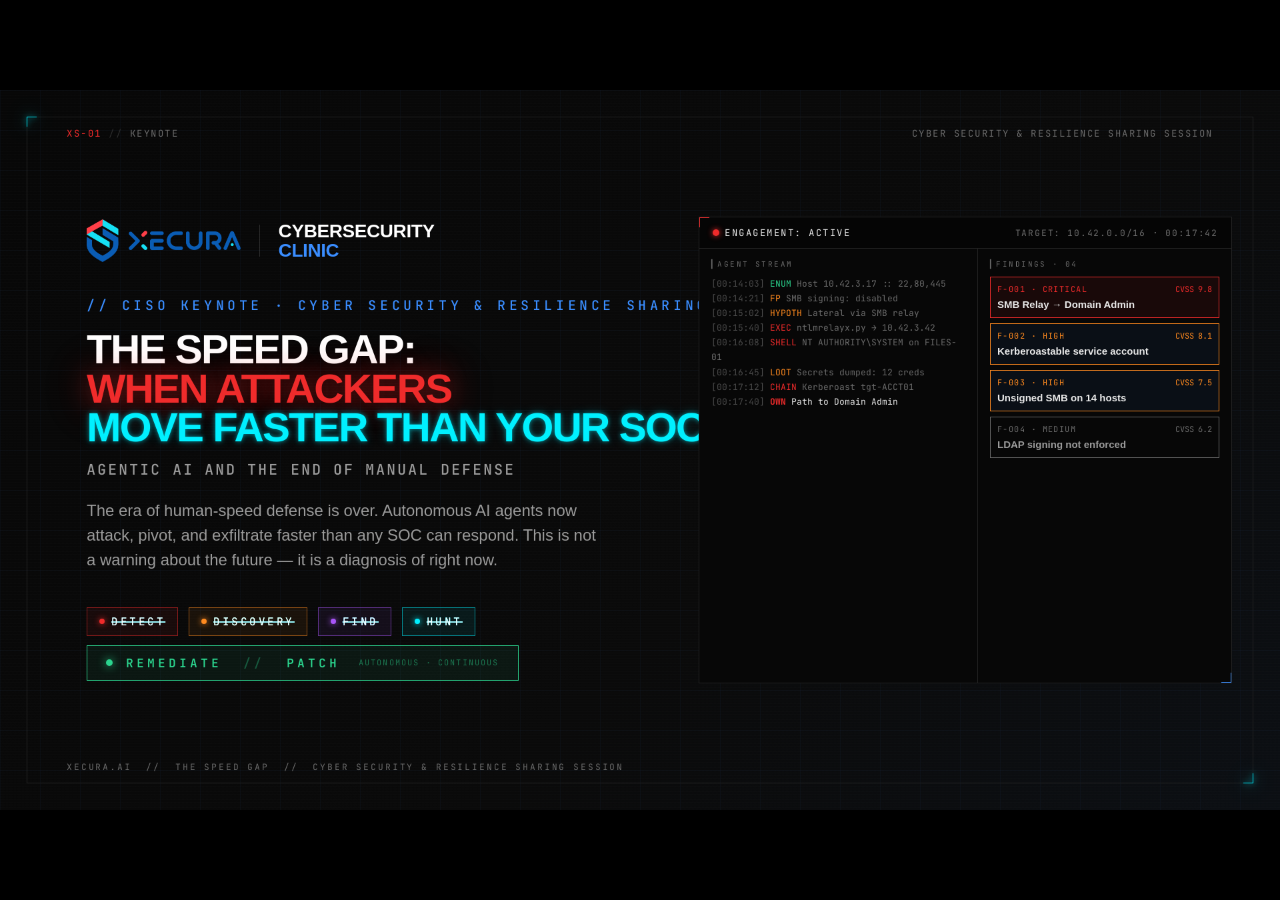
==== commit 961654c9: "Rebrand to Cybersecurity Clinic and trim deck to 8 slides - Replace "AI Summit 2026" branding (logo," ====
--- a/index.html
+++ b/index.html
@@ -2,7 +2,7 @@
 <html lang="en">
 <head>
 <meta charset="utf-8" />
-<title>The Speed Gap: When Attackers Move Faster Than Your SOC — Xecura AI Summit 2026</title>
+<title>The Speed Gap: When Attackers Move Faster Than Your SOC — Cybersecurity Clinic | Cyber Security &amp; Resilience Sharing Session</title>
 <link rel="stylesheet" href="styles.css" />
 <script src="deck-stage.js"></script>
 <style>
@@ -201,13 +201,6 @@
     100% { top: 110%; }
   }
 
-  @keyframes xs11-dot-pulse {
-    0%, 100% { opacity:1; box-shadow:0 0 8px 3px rgba(58,141,255,0.9); }
-    50% { opacity:0.25; box-shadow:0 0 2px 1px rgba(58,141,255,0.2); }
-  }
-  .xs11-pulse {
-    animation: xs11-dot-pulse 1.4s ease-in-out infinite;
-  }
 </style>
 </head>
 <body>
@@ -225,7 +218,7 @@
 
     <div class="slide-meta">
       <div><span class="id">XS-01</span> <span class="sep">//</span> KEYNOTE</div>
-      <div>AI SUMMIT 2026</div>
+      <div>CYBER SECURITY &amp; RESILIENCE SHARING SESSION</div>
     </div>
 
     <!-- Left content -->
@@ -234,10 +227,10 @@
       <div style="margin-bottom:52px; display:flex; align-items:center; gap:28px;">
         <img src="assets/xecura-logo.png" style="height:64px;" alt="Xecura" />
         <div style="width:1px; height:48px; background:rgba(255,255,255,0.15);"></div>
-        <img src="assets/ai-summit-2026-logo.png" style="height:72px;" alt="AI Summit 2026" />
-      </div>
-
-      <div class="eyebrow" style="margin-bottom:24px; color:var(--xblue);">// CISO KEYNOTE · AI SUMMIT 2026</div>
+        <div style="font-size:28px; font-weight:800; letter-spacing:-0.015em; line-height:1.05; color:var(--white);">CYBERSECURITY<br/><span style="color:var(--xblue);">CLINIC</span></div>
+      </div>
+
+      <div class="eyebrow" style="margin-bottom:24px; color:var(--xblue);">// CISO KEYNOTE · CYBER SECURITY &amp; RESILIENCE SHARING SESSION</div>
 
       <h1 style="font-size:62px; font-weight:700; line-height:0.94; letter-spacing:-0.035em; color:var(--white); margin-bottom:20px;">
         THE SPEED GAP:<br/>
@@ -350,135 +343,167 @@
     </div>
 
     <div class="brandline">
-      <div class="mono" style="color:var(--muted); font-size:13px; letter-spacing:0.22em;">XECURA.AI &nbsp;//&nbsp; THE SPEED GAP &nbsp;//&nbsp; AI SUMMIT 2026</div>
+      <div class="mono" style="color:var(--muted); font-size:13px; letter-spacing:0.22em;">XECURA.AI &nbsp;//&nbsp; THE SPEED GAP &nbsp;//&nbsp; CYBER SECURITY &amp; RESILIENCE SHARING SESSION</div>
     </div>
   </div>
 </section>
 
 <!-- ============================================================ -->
-<!-- 02 SPEAKER PROFILE                                           -->
+<!-- 03 THE DARK WEB ICEBERG                                      -->
 <!-- ============================================================ -->
-<section data-label="02 Speaker Profile">
-  <div class="slide">
+<section data-label="03 The Dark Web Iceberg">
+  <div class="slide" style="background:linear-gradient(135deg, #050607 0%, #0a0a0a 65%, rgba(239,43,43,0.03) 100%); overflow:hidden;">
     <div class="slide-frame"></div>
     <div class="slide-meta">
-      <div><span class="id">XS-02</span> <span class="sep">//</span> SPEAKER</div>
-      <div>KEYNOTE SPEAKER PROFILE</div>
-    </div>
-
-    <div style="position:absolute; inset:0; display:grid; grid-template-columns:480px 1fr; overflow:hidden;">
-
-      <!-- Left: Photo panel -->
-      <div style="position:relative; overflow:hidden; border-right:1px solid var(--line); background:linear-gradient(160deg, #0d1117 0%, #0a0f1a 60%, #07090d 100%); display:flex; flex-direction:column; align-items:center; justify-content:center; gap:0;">
-        <!-- Background grid -->
-        <div style="position:absolute; inset:0; background-image: linear-gradient(rgba(58,141,255,0.05) 1px, transparent 1px), linear-gradient(90deg, rgba(58,141,255,0.05) 1px, transparent 1px); background-size:40px 40px; pointer-events:none;"></div>
-        <!-- Glow behind photo -->
-        <div style="position:absolute; width:380px; height:380px; border-radius:50%; background:radial-gradient(circle, rgba(58,141,255,0.18) 0%, rgba(58,141,255,0.04) 60%, transparent 100%); top:50%; left:50%; transform:translate(-50%,-58%);"></div>
-        <!-- Profile photo -->
-        <div style="position:relative; z-index:1; width:340px; height:340px; border-radius:50%; overflow:hidden; margin-top:-32px; box-shadow:0 0 32px rgba(58,141,255,0.35), 0 0 64px rgba(58,141,255,0.15);">
-          <img src="assets/kholiffaiz-profile.png"
-               alt="Kholif Faiz Maruf"
-               style="width:100%; height:100%; object-fit:cover; object-position:center;" />
-        </div>
-        <!-- Name + label below photo -->
-        <div style="position:relative; z-index:1; text-align:center; margin-top:16px;">
-          <div class="mono" style="font-size:12px; letter-spacing:0.28em; color:var(--red); text-transform:uppercase; margin-bottom:8px;">// KEYNOTE SPEAKER</div>
-          <div style="font-size:32px; font-weight:700; color:var(--white); line-height:1.15; letter-spacing:-0.02em;">Kholif Faiz Maruf</div>
-          <div class="mono" style="font-size:14px; letter-spacing:0.18em; color:var(--xblue); margin-top:6px; text-transform:uppercase;">CISO · Xecura.ai</div>
-        </div>
-        <!-- Bottom status indicator -->
-        <div style="position:absolute; bottom:36px; left:0; right:0; display:flex; justify-content:center;">
-          <div class="mono" style="font-size:12px; letter-spacing:0.22em; color:var(--green); display:flex; align-items:center; gap:8px;">
-            <span style="width:8px;height:8px;border-radius:50%;background:var(--green);display:inline-block;box-shadow:0 0 8px var(--green);"></span>
-            SPEAKING LIVE · AI SUMMIT 2026
-          </div>
-        </div>
-      </div>
-
-      <!-- Right: CV details -->
-      <div style="padding:72px 64px 56px; display:flex; flex-direction:column; justify-content:center; overflow:hidden;">
-
-        <!-- Header -->
-        <div style="margin-bottom:32px;">
-          <div class="eyebrow" style="margin-bottom:10px; color:var(--xblue);">// CHIEF INFORMATION SECURITY OFFICER</div>
-          <h2 style="font-size:52px; font-weight:700; color:var(--white); line-height:1.0; letter-spacing:-0.025em; margin-bottom:12px;">Kholif Faiz Maruf</h2>
-          <div style="display:flex; gap:12px; flex-wrap:wrap;">
-            <div class="tag dominate" style="font-size:16px; padding:8px 18px;"><span class="dot"></span>CISO</div>
-            <div class="tag xblue" style="font-size:16px; padding:8px 18px;"><span class="dot"></span>CYBERSECURITY LEADER</div>
-            <div class="tag autonomous" style="font-size:16px; padding:8px 18px;"><span class="dot"></span>20+ YEARS</div>
-          </div>
-        </div>
-
-        <!-- Bio -->
-        <div style="padding:20px 24px; border-left:3px solid var(--xblue); background:rgba(58,141,255,0.05); margin-bottom:28px;">
-          <div style="font-size:25px; color:var(--dim); line-height:1.65;">
-            Cybersecurity leadership professional with over <strong style="color:var(--white);">20 years of hands-on experience</strong> spanning red teaming, threat intelligence, and executive security strategy. <strong style="color:var(--white);">BSSN Cryptography Expert Trainer</strong> · <strong style="color:var(--white);">Architect of Cracking Machine using FPGA &amp; Massive Parallel Computing</strong> · <strong style="color:var(--white);">Asymetric Cryptography Expert in Xignature</strong> · <strong style="color:var(--white);">Senior Consultant in SciEngines GmbH</strong> — and a driving force behind Agentic Cybersecurity as a Service at <strong class="neon-ciso">Xecura.ai</strong>.
-          </div>
-        </div>
-
-        <!-- Stats row -->
-        <div style="display:grid; grid-template-columns:repeat(4,1fr); gap:20px; margin-bottom:28px;">
-          <div class="stat" style="border-left-color:var(--red);">
-            <div class="num" style="font-size:52px; color:var(--red);">20+</div>
-            <div class="label" style="font-size:17px;">Years in<br/>Cybersecurity</div>
-          </div>
-          <div class="stat" style="border-left-color:var(--xblue);">
-            <div class="num" style="font-size:52px; color:var(--xblue);">CISO</div>
-            <div class="label" style="font-size:17px;">Executive<br/>Security Leader</div>
-          </div>
-          <div class="stat" style="border-left-color:var(--green);">
-            <div class="num" style="font-size:52px; color:var(--green);">AI</div>
-            <div class="label" style="font-size:17px;">Agentic Security<br/>Pioneer</div>
-          </div>
-          <div class="stat" style="border-left-color:var(--xpurple);">
-            <div class="num" style="font-size:52px; color:var(--xpurple);">CR</div>
-            <div class="label" style="font-size:17px;">Cryptography<br/>Expert</div>
-          </div>
-        </div>
-
-        <!-- Expertise grid -->
-        <div style="display:grid; grid-template-columns:1fr 1fr; gap:14px; margin-bottom:24px;">
-          <div>
-            <div class="mono" style="font-size:15px; letter-spacing:0.22em; color:var(--muted); text-transform:uppercase; margin-bottom:10px;">// DOMAINS OF EXPERTISE</div>
-            <ul style="list-style:none; font-size:21px; color:var(--text); line-height:1.9; font-family:'JetBrains Mono',monospace;">
-              <li><span style="color:var(--red);">▸</span> Agentic AI &amp; Cybersecurity</li>
-              <li><span style="color:var(--red);">▸</span> Threat Intelligence &amp; Dark Web Ops</li>
-              <li><span style="color:var(--red);">▸</span> Red Team &amp; Offensive Security</li>
-              <li><span style="color:var(--red);">▸</span> Security Architecture &amp; Strategy</li>
-              <li><span style="color:var(--red);">▸</span> Governance, Risk &amp; Compliance</li>
-            </ul>
-          </div>
-          <div>
-            <div class="mono" style="font-size:15px; letter-spacing:0.22em; color:var(--muted); text-transform:uppercase; margin-bottom:10px;">// CURRENT ROLES</div>
-            <div style="display:flex; flex-direction:column; gap:10px;">
-              <div style="padding:12px 16px; border:1px solid rgba(58,141,255,0.35); background:rgba(58,141,255,0.05);">
-                <div style="font-size:20px; font-weight:700; color:var(--white);">Xecura.ai</div>
-                <div class="mono" style="font-size:16px; color:var(--xblue);">Chief Information Security Officer</div>
-              </div>
-              <div style="padding:12px 16px; border:1px solid rgba(168,85,247,0.35); background:rgba(168,85,247,0.05);">
-                <div style="font-size:20px; font-weight:700; color:var(--white);">BSSN</div>
-                <div class="mono" style="font-size:16px; color:var(--xpurple);">Cryptography Expert Trainer</div>
-              </div>
-              <div style="padding:12px 16px; border:1px solid rgba(34,197,94,0.35); background:rgba(34,197,94,0.05);">
-                <div style="font-size:20px; font-weight:700; color:var(--white);">SciEngines GmbH</div>
-                <div class="mono" style="font-size:16px; color:#22c55e;">Senior Consultant</div>
-              </div>
+      <div><span class="id">XS-02</span> <span class="sep">//</span> THREAT LANDSCAPE</div>
+      <div>THE DARK WEB ICEBERG</div>
+    </div>
+
+    <div style="position:absolute; inset:0; display:grid; grid-template-columns:640px 1fr; overflow:hidden;">
+
+      <!-- Left: Iceberg illustration -->
+      <div style="position:relative; border-right:1px solid var(--line); background:radial-gradient(ellipse at 50% 12%, rgba(0,240,255,0.07) 0%, transparent 55%); display:flex; align-items:center; justify-content:center;">
+        <svg viewBox="0 0 620 800" width="500" height="645" style="overflow:visible;">
+          <defs>
+            <linearGradient id="icTip" x1="0" y1="0" x2="0" y2="1">
+              <stop offset="0%" stop-color="#ffffff"/>
+              <stop offset="100%" stop-color="#bfe9ff"/>
+            </linearGradient>
+            <linearGradient id="icDeep" x1="0" y1="0" x2="0" y2="1">
+              <stop offset="0%" stop-color="#3a8dff"/>
+              <stop offset="100%" stop-color="#0d2b52"/>
+            </linearGradient>
+            <linearGradient id="icDark" x1="0" y1="0" x2="0" y2="1">
+              <stop offset="0%" stop-color="#1a0a12"/>
+              <stop offset="100%" stop-color="#000000"/>
+            </linearGradient>
+            <linearGradient id="waterBand" x1="0" y1="0" x2="0" y2="1">
+              <stop offset="0%" stop-color="rgba(0,240,255,0.14)"/>
+              <stop offset="100%" stop-color="rgba(0,240,255,0)"/>
+            </linearGradient>
+            <clipPath id="underClip">
+              <polygon points="200,230 345,230 410,290 450,370 430,460 460,540 410,610 360,670 300,720 240,670 190,610 140,540 170,460 150,370 190,290"/>
+            </clipPath>
+          </defs>
+
+          <!-- water band -->
+          <rect x="0" y="230" width="620" height="500" fill="url(#waterBand)"/>
+
+          <!-- underwater mass: deep web + dark web -->
+          <g clip-path="url(#underClip)">
+            <rect x="0" y="230" width="620" height="455" fill="url(#icDeep)"/>
+            <rect x="0" y="685" width="620" height="120" fill="url(#icDark)"/>
+          </g>
+          <polygon points="200,230 345,230 410,290 450,370 430,460 460,540 410,610 360,670 300,720 240,670 190,610 140,540 170,460 150,370 190,290" fill="none" stroke="rgba(58,141,255,0.5)" stroke-width="1.5"/>
+
+          <!-- tip above water: surface web -->
+          <polygon points="260,70 320,65 345,150 300,230 220,230 200,150" fill="url(#icTip)" stroke="rgba(255,255,255,0.6)" stroke-width="1.5"/>
+
+          <!-- waterline -->
+          <path d="M0,230 Q30,220 60,230 T120,230 T180,230 T240,230 T300,230 T360,230 T420,230 T480,230 T540,230 T620,230" fill="none" stroke="#00f0ff" stroke-width="2" opacity="0.55"/>
+
+          <!-- dark web pulse marker -->
+          <circle cx="300" cy="710" r="6" fill="#ef2b2b" opacity="0.9">
+            <animate attributeName="opacity" values="1;0.3;1" dur="1.6s" repeatCount="indefinite"/>
+          </circle>
+
+          <!-- Surface web label -->
+          <line x1="345" y1="120" x2="480" y2="90" stroke="rgba(255,255,255,0.35)" stroke-width="1"/>
+          <text x="486" y="82" fill="#ffffff" font-family="'JetBrains Mono',monospace" font-size="18" font-weight="700">SURFACE WEB</text>
+          <text x="486" y="106" fill="#9a9a9a" font-family="'JetBrains Mono',monospace" font-size="14">~4% · Google, news,</text>
+          <text x="486" y="124" fill="#9a9a9a" font-family="'JetBrains Mono',monospace" font-size="14">social media</text>
+
+          <!-- Deep web label -->
+          <line x1="450" y1="400" x2="500" y2="400" stroke="rgba(58,141,255,0.45)" stroke-width="1"/>
+          <text x="506" y="392" fill="#3a8dff" font-family="'JetBrains Mono',monospace" font-size="18" font-weight="700">DEEP WEB</text>
+          <text x="506" y="416" fill="#9a9a9a" font-family="'JetBrains Mono',monospace" font-size="14">~90% · databases, medical</text>
+          <text x="506" y="434" fill="#9a9a9a" font-family="'JetBrains Mono',monospace" font-size="14">&amp; financial records</text>
+
+          <!-- Dark web label -->
+          <line x1="360" y1="700" x2="480" y2="700" stroke="rgba(239,43,43,0.55)" stroke-width="1"/>
+          <text x="486" y="692" fill="#ef2b2b" font-family="'JetBrains Mono',monospace" font-size="18" font-weight="700">DARK WEB</text>
+          <text x="486" y="716" fill="#9a9a9a" font-family="'JetBrains Mono',monospace" font-size="14">~6% · Tor, black markets —</text>
+          <text x="486" y="734" fill="#9a9a9a" font-family="'JetBrains Mono',monospace" font-size="14">the deepest, most dangerous layer</text>
+        </svg>
+      </div>
+
+      <!-- Right: Insight content -->
+      <div style="padding:76px 68px 56px; display:flex; flex-direction:column; justify-content:center; overflow:hidden;">
+        <div class="eyebrow" style="margin-bottom:14px; color:var(--red);">// WHAT LIES BENEATH THE SURFACE</div>
+        <h2 class="h-title" style="font-size:46px; margin-bottom:20px;">Entering the dark web is like <span style="color:var(--red);">walking into a black market.</span></h2>
+        <p class="body-lg" style="font-size:24px; margin-bottom:24px;">Behind the anonymity of Tor and encrypted marketplaces is not idle curiosity — it's an unregulated bazaar. <span style="color:var(--white);">Weapons, narcotics, malware, and even contract killers</span> are listed, rated, and shipped like ordinary e-commerce.</p>
+
+        <!-- Stat row -->
+        <div style="display:grid; grid-template-columns:repeat(4, 1fr); gap:16px; margin-bottom:24px;">
+          <div class="stat" style="border-left-color:var(--red); padding:6px 0 6px 16px;">
+            <div class="num" style="font-size:36px;"><span id="xs03-a" data-count="15" style="color:var(--red);">0</span><span style="color:var(--red); font-size:0.55em;">B+</span></div>
+            <div class="label" style="font-size:12px; letter-spacing:0.1em; margin-top:6px; line-height:1.4;">Stolen credentials circulating dark web forums</div>
+          </div>
+          <div class="stat" style="border-left-color:var(--xcyan); padding:6px 0 6px 16px;">
+            <div class="num" style="font-size:36px;"><span style="color:var(--xcyan); font-size:0.55em;">$</span><span id="xs03-b" data-count="10.5" data-decimals="1" style="color:var(--xcyan);">0</span><span style="color:var(--xcyan); font-size:0.55em;">T</span></div>
+            <div class="label" style="font-size:12px; letter-spacing:0.1em; margin-top:6px; line-height:1.4;">Projected annual cost of global cybercrime by 2025</div>
+          </div>
+          <div class="stat" style="border-left-color:var(--amber); padding:6px 0 6px 16px;">
+            <div class="num" style="font-size:36px;"><span id="xs03-c" data-count="60" style="color:var(--amber);">0</span><span style="color:var(--amber); font-size:0.55em;">%</span></div>
+            <div class="label" style="font-size:12px; letter-spacing:0.1em; margin-top:6px; line-height:1.4;">Of dark web listings could directly harm an enterprise</div>
+          </div>
+          <div class="stat" style="border-left-color:var(--xpurple); padding:6px 0 6px 16px;">
+            <div class="num" style="font-size:36px;"><span style="color:var(--xpurple); font-size:0.55em;">$</span><span id="xs03-d" data-count="20" style="color:var(--xpurple);">0</span></div>
+            <div class="label" style="font-size:12px; letter-spacing:0.1em; margin-top:6px; line-height:1.4;">Avg. price of a single stolen credit card record</div>
+          </div>
+        </div>
+        <div class="mono" style="font-size:11px; color:var(--muted); letter-spacing:0.08em; margin-bottom:20px; margin-top:-10px;">Digital Shadows · Cybersecurity Ventures · Terbium Labs · Privacy Affairs Dark Web Price Index</div>
+
+        <div style="display:grid; grid-template-columns:1fr 1fr; gap:12px;">
+          <div style="display:flex; gap:12px; align-items:flex-start; padding:12px 16px; border:1px solid rgba(239,43,43,0.25); background:rgba(239,43,43,0.04);">
+            <div class="mono" style="font-size:15px; color:var(--red);">▸</div>
+            <div>
+              <div style="font-size:16px; font-weight:600; color:var(--white);">Weapons Trafficking</div>
+              <div style="font-size:13px; color:var(--dim); margin-top:3px;">Firearms and explosives sold with no ID, no background check.</div>
             </div>
           </div>
-        </div>
-
-        <!-- Contact -->
-        <div style="display:flex; gap:20px; align-items:center; border-top:1px solid var(--line); padding-top:18px;">
-          <div class="mono" style="font-size:17px; color:var(--muted);">🌐 kholiffaiz.com</div>
-          <div style="width:1px; height:16px; background:var(--line);"></div>
-          <div class="mono" style="font-size:17px; color:var(--muted);">✉ kholif.faiz@xecura.id</div>
-          <div style="width:1px; height:16px; background:var(--line);"></div>
-          <div class="mono" style="font-size:17px; color:var(--xblue);">AI SUMMIT 2026</div>
-        </div>
-      </div>
-
-      <!-- Laser border animation canvas -->
-      <canvas id="xs02-laser" width="40" height="1080" style="position:absolute; left:460px; top:0; width:40px; height:100%; z-index:10; pointer-events:none;"></canvas>
+          <div style="display:flex; gap:12px; align-items:flex-start; padding:12px 16px; border:1px solid rgba(239,43,43,0.25); background:rgba(239,43,43,0.04);">
+            <div class="mono" style="font-size:15px; color:var(--red);">▸</div>
+            <div>
+              <div style="font-size:16px; font-weight:600; color:var(--white);">Narcotics &amp; Drugs</div>
+              <div style="font-size:13px; color:var(--dim); margin-top:3px;">Wholesale drug marketplaces shipping globally, rated like an online store.</div>
+            </div>
+          </div>
+          <div style="display:flex; gap:12px; align-items:flex-start; padding:12px 16px; border:1px solid rgba(239,43,43,0.25); background:rgba(239,43,43,0.04);">
+            <div class="mono" style="font-size:15px; color:var(--red);">▸</div>
+            <div>
+              <div style="font-size:16px; font-weight:600; color:var(--white);">Malware &amp; Exploit Kits</div>
+              <div style="font-size:13px; color:var(--dim); margin-top:3px;">Ransomware-as-a-service, zero-days, and botnets available for rent.</div>
+            </div>
+          </div>
+          <div style="display:flex; gap:12px; align-items:flex-start; padding:12px 16px; border:1px solid rgba(239,43,43,0.25); background:rgba(239,43,43,0.04);">
+            <div class="mono" style="font-size:15px; color:var(--red);">▸</div>
+            <div>
+              <div style="font-size:16px; font-weight:600; color:var(--white);">Contract Killers</div>
+              <div style="font-size:13px; color:var(--dim); margin-top:3px;">"Hitman-for-hire" listings preying on the desperate and the reckless.</div>
+            </div>
+          </div>
+          <div style="display:flex; gap:12px; align-items:flex-start; padding:12px 16px; border:1px solid rgba(239,43,43,0.25); background:rgba(239,43,43,0.04);">
+            <div class="mono" style="font-size:15px; color:var(--red);">▸</div>
+            <div>
+              <div style="font-size:16px; font-weight:600; color:var(--white);">Stolen Data &amp; Credentials</div>
+              <div style="font-size:13px; color:var(--dim); margin-top:3px;">Breached databases, credit cards, and identity kits sold by the thousand.</div>
+            </div>
+          </div>
+          <div style="display:flex; gap:12px; align-items:flex-start; padding:12px 16px; border:1px solid rgba(239,43,43,0.25); background:rgba(239,43,43,0.04);">
+            <div class="mono" style="font-size:15px; color:var(--red);">▸</div>
+            <div>
+              <div style="font-size:16px; font-weight:600; color:var(--white);">Counterfeit Documents</div>
+              <div style="font-size:13px; color:var(--dim); margin-top:3px;">Fake passports, IDs, and diplomas manufactured to order.</div>
+            </div>
+          </div>
+        </div>
+
+        <div class="glass-shimmer" style="margin-top:26px; padding:18px 26px; border:1px solid rgba(239,43,43,0.4); background:rgba(239,43,43,0.05); display:flex; align-items:center; gap:18px;">
+          <div style="width:6px; min-height:40px; align-self:stretch; background:var(--red);"></div>
+          <div style="font-size:19px; color:var(--dim); line-height:1.5;">Only <strong style="color:var(--white);">~4%</strong> of the internet is visible to search engines. The rest — including the darkest 6% — operates far outside anyone's control.</div>
+        </div>
+      </div>
     </div>
   </div>
 </section>
@@ -1017,445 +1042,40 @@
   </div>
 </section>
 
-<!-- ============================================================ -->
-<!-- 11 AGENTIC SOC BY GOOGLE SECOPS                             -->
-<!-- ============================================================ -->
-<section data-label="12 Compliance Agent">
-  <div class="slide" style="background:linear-gradient(135deg, #070707 0%, #0a0a0a 70%, rgba(58,141,255,0.03) 100%);">
-    <div class="slide-frame"></div>
-    <div class="slide-meta">
-      <div><span class="id">XS-09</span> <span class="sep">//</span> COMPLIANCE</div>
-      <div>COMPLIANCE AGENT · XCA·03</div>
-    </div>
-
-    <div style="margin-top:36px;">
-      <div class="eyebrow" style="margin-bottom:10px; color:var(--xblue);">// XECURA COMPLIANCE AGENT · CORE MODULE</div>
-      <h2 class="h-title" style="margin-bottom:8px; font-size:56px;">
-        <span style="display:block; margin-bottom:10px; color:var(--xblue);">Xecura AI Compliance</span>Audit-ready, every day.<br/><span style="color:var(--red);">Not just before the auditor arrives.</span>
-      </h2>
-    </div>
-
-    <div style="margin-top:36px; display:grid; grid-template-columns:1fr 1fr; gap:32px;">
-
-      <!-- Left: Frameworks + how it works -->
-      <div style="display:flex; flex-direction:column; gap:28px;">
-
-        <div>
-          <div class="eyebrow" style="color:var(--xcyan); font-size:18px; margin-bottom:14px;">// REGULATORY FRAMEWORKS COVERED</div>
-          <div style="display:grid; grid-template-columns:repeat(3,1fr); gap:10px;">
-            <div style="padding:16px 12px; border:1px solid rgba(58,141,255,0.35); background:rgba(58,141,255,0.06); text-align:center;">
-              <div class="mono" style="font-size:17px; font-weight:700; color:var(--xblue);">ISO 27001</div>
-              <div style="font-size:13px; color:var(--dim); margin-top:5px;">Info Security Mgmt</div>
-            </div>
-            <div style="padding:16px 12px; border:1px solid rgba(58,141,255,0.35); background:rgba(58,141,255,0.06); text-align:center;">
-              <div class="mono" style="font-size:17px; font-weight:700; color:var(--xblue);">ISO 27701</div>
-              <div style="font-size:13px; color:var(--dim); margin-top:5px;">Privacy Info Management</div>
-            </div>
-            <div style="padding:16px 12px; border:1px solid rgba(58,141,255,0.35); background:rgba(58,141,255,0.06); text-align:center;">
-              <div class="mono" style="font-size:17px; font-weight:700; color:var(--xblue);">GDPR</div>
-              <div style="font-size:13px; color:var(--dim); margin-top:5px;">Data Protection</div>
-            </div>
-            <div style="padding:16px 12px; border:1px solid rgba(58,141,255,0.25); background:rgba(58,141,255,0.04); text-align:center;">
-              <div class="mono" style="font-size:17px; font-weight:700; color:var(--xblue);">NIST CSF</div>
-              <div style="font-size:13px; color:var(--dim); margin-top:5px;">Cybersecurity Framework</div>
-            </div>
-            <div style="padding:16px 12px; border:1px solid rgba(58,141,255,0.25); background:rgba(58,141,255,0.04); text-align:center;">
-              <div class="mono" style="font-size:17px; font-weight:700; color:var(--xblue);">PCI-DSS</div>
-              <div style="font-size:13px; color:var(--dim); margin-top:5px;">Payment Card Security</div>
-            </div>
-            <div style="padding:16px 12px; border:1px solid rgba(58,141,255,0.25); background:rgba(58,141,255,0.04); text-align:center;">
-              <div class="mono" style="font-size:17px; font-weight:700; color:var(--xblue);">OJK / BI</div>
-              <div style="font-size:13px; color:var(--dim); margin-top:5px;">Indonesian Regulators</div>
-            </div>
-          </div>
-        </div>
-
-        <div>
-          <div class="eyebrow" style="color:var(--green); font-size:18px; margin-bottom:14px;">// HOW THE COMPLIANCE AGENT WORKS</div>
-          <div style="display:flex; flex-direction:column; gap:10px;">
-            <div style="display:flex; gap:16px; align-items:flex-start; padding:14px 18px; border:1px solid var(--line); background:var(--surface);">
-              <div class="mono" style="font-size:22px; color:var(--xblue); font-weight:700; min-width:32px;">01</div>
-              <div>
-                <div style="font-size:16px; font-weight:600; color:var(--white); margin-bottom:4px;">Continuous Control Monitoring</div>
-                <div style="font-size:14px; color:var(--dim); line-height:1.5;">Agent continuously checks control status across your environment — 24/7, no manual review cycles.</div>
-              </div>
-            </div>
-            <div style="display:flex; gap:16px; align-items:flex-start; padding:14px 18px; border:1px solid var(--line); background:var(--surface);">
-              <div class="mono" style="font-size:22px; color:var(--xblue); font-weight:700; min-width:32px;">02</div>
-              <div>
-                <div style="font-size:16px; font-weight:600; color:var(--white); margin-bottom:4px;">Automated Evidence Analysis</div>
-                <div style="font-size:14px; color:var(--dim); line-height:1.5;">AI agent analyzes policy documents, configs, and access records to surface compliance gaps — evidence packages structured and audit-ready automatically.</div>
-              </div>
-            </div>
-            <div style="display:flex; gap:16px; align-items:flex-start; padding:14px 18px; border:1px solid var(--line); background:var(--surface);">
-              <div class="mono" style="font-size:22px; color:var(--xblue); font-weight:700; min-width:32px;">03</div>
-              <div>
-                <div style="font-size:16px; font-weight:600; color:var(--white); margin-bottom:4px;">Regulator-Ready Reporting</div>
-                <div style="font-size:14px; color:var(--dim); line-height:1.5;">One-click audit reports formatted per framework. Generate ISO or OJK submission in minutes, not weeks.</div>
-              </div>
-            </div>
-          </div>
-        </div>
-      </div>
-
-      <!-- Right: Impact + why core -->
-      <div style="display:flex; flex-direction:column; gap:16px;">
-
-        <div style="display:grid; grid-template-columns:1fr 1fr; gap:14px;">
-          <div class="stat" style="border-left-color:var(--xblue); padding:20px 22px;">
-            <div class="num" style="font-size:60px; color:var(--xblue);">300+</div>
-            <div class="label">Hours saved per year</div>
-            <div style="font-size:13px; color:var(--muted); margin-top:6px; font-family:'JetBrains Mono',monospace;">vs. manual compliance cycles</div>
-          </div>
-          <div class="stat" style="border-left-color:var(--green); padding:20px 22px;">
-            <div class="num" style="font-size:60px; color:var(--green);">100%</div>
-            <div class="label">Audit-ready, always</div>
-            <div style="font-size:13px; color:var(--muted); margin-top:6px; font-family:'JetBrains Mono',monospace;">Zero last-minute scrambles</div>
-          </div>
-        </div>
-
-        <div style="border:2px solid var(--xblue); background:rgba(58,141,255,0.06); padding:22px 26px; position:relative;">
-          <div style="position:absolute; top:-1px; right:-1px; padding:4px 14px; background:var(--xblue); font-family:'JetBrains Mono',monospace; font-size:11px; letter-spacing:0.22em; color:#fff; font-weight:900;">CORE MODULE</div>
-          <div class="mono" style="font-size:14px; color:var(--xblue); letter-spacing:0.18em; margin-bottom:12px;">WHY COMPLIANCE IS THE CORE</div>
-          <div style="font-size:18px; color:var(--text); line-height:1.6; margin-bottom:14px;">Compliance is the strategic backbone of the Xecura Fabric. Every detection, response, and red team finding flows into a unified compliance posture — so your security operations directly fuel your audit readiness.</div>
-          <div style="display:flex; flex-direction:column; gap:7px;">
-            <div class="mono" style="font-size:14px; color:var(--dim);">→ Detection alerts mapped to control gaps</div>
-            <div class="mono" style="font-size:14px; color:var(--dim);">→ Red team findings auto-tagged by framework</div>
-            <div class="mono" style="font-size:14px; color:var(--dim);">→ Darkweb leaks trigger immediate breach assessment</div>
-          </div>
-        </div>
-
-        <div style="padding:20px 24px; border:1px solid rgba(251,188,5,0.4); background:rgba(251,188,5,0.06); display:flex; gap:0; align-items:center;">
-          <div class="mono" style="font-size:16px; color:#FBBC05; letter-spacing:0.14em; white-space:nowrap; padding-right:22px; border-right:1px solid rgba(251,188,5,0.3); margin-right:22px;">REPLACE THIS COST</div>
-          <div style="display:flex; gap:0; flex:1;">
-            <div style="flex:1; text-align:center; border-right:1px solid var(--line); padding-right:16px; margin-right:16px;">
-              <div style="font-size:28px; font-weight:700; color:#ff69b4;">$80K–150K</div>
-              <div style="font-size:16px; color:#ff69b4; margin-top:4px;">Annual compliance consultant</div>
-            </div>
-            <div style="flex:1; text-align:center; border-right:1px solid var(--line); padding-right:16px; margin-right:16px;">
-              <div style="font-size:28px; font-weight:700; color:#ff69b4;">6–9 months</div>
-              <div style="font-size:16px; color:#ff69b4; margin-top:4px;">Manual audit prep cycle</div>
-            </div>
-            <div style="flex:1; text-align:center;">
-              <div style="font-size:28px; font-weight:700; color:var(--xblue);">Xecura</div>
-              <div style="font-size:16px; color:var(--muted); margin-top:4px;">Continuous. Autonomous.</div>
-            </div>
-          </div>
-        </div>
-      </div>
-    </div>
-  </div>
-</section>
-
-<!-- ============================================================ -->
-<!-- 13 RED TEAM AGENT + DARKWEB AGENT                           -->
-<!-- ============================================================ -->
-<section data-label="13 Red Team and Darkweb Agents">
-  <div class="slide" style="background:linear-gradient(135deg, #070707 0%, #0a0a0a 70%, rgba(239,43,43,0.02) 100%);">
-    <div class="slide-frame"></div>
-    <div class="slide-meta">
-      <div><span class="id">XS-10</span> <span class="sep">//</span> OFFENSIVE &amp; INTELLIGENCE</div>
-      <div>RED TEAM AGENT · DARKWEB AGENT</div>
-    </div>
-
-    <div style="margin-top:48px;">
-      <div class="eyebrow" style="margin-bottom:10px; color:var(--red);">// XECURA PROACTIVE DEFENSE · ALWAYS ON THE OFFENSIVE</div>
-      <h2 class="h-title" style="margin-bottom:8px; font-size:62px;">
-        <span style="display:block; margin-bottom:10px;"><span style="color:var(--red);">Automated Xecura Red Teaming</span> <span style="color:var(--white);">and</span> <span style="color:var(--green);">Darkweb Monitoring</span></span>Find what attackers find. <span style="color:var(--red);">Before they find you.</span>
-      </h2>
-    </div>
-
-    <div style="margin-top:24px; display:grid; grid-template-columns:1fr 1fr; gap:28px;">
-
-      <!-- Left: Red Team Agent -->
-      <div style="border:1px solid rgba(239,43,43,0.4); background:rgba(239,43,43,0.04); padding:28px; display:flex; flex-direction:column; gap:16px;">
-        <div>
-          <div class="mono" style="font-size:16px; letter-spacing:0.22em; color:var(--red); margin-bottom:10px;">XTA · 04 // RED TEAM AGENT</div>
-          <div style="font-size:32px; font-weight:700; color:var(--white); line-height:1.2; margin-bottom:10px;">Continuous Agentic<br/>Red Teaming</div>
-          <div style="font-size:17px; color:var(--dim); line-height:1.6;">Most organizations conduct red team exercises once a year — a snapshot outdated within days. Xecura's Red Team Agent runs continuously, 365 days a year, against your own estate.</div>
-        </div>
-
-        <div style="display:flex; flex-direction:column; gap:10px;">
-          <div style="display:flex; gap:14px; align-items:flex-start; padding:14px 18px; border:1px solid rgba(239,43,43,0.25); background:rgba(239,43,43,0.04);">
-            <div class="mono" style="font-size:16px; color:var(--red); min-width:20px;">→</div>
-            <div>
-              <div style="font-size:16px; font-weight:600; color:var(--white);">Automated Penetration Testing</div>
-              <div style="font-size:14px; color:var(--dim); margin-top:4px;">Full network, application, and cloud attack simulation — never stops, never misses a window.</div>
-            </div>
-          </div>
-          <div style="display:flex; gap:14px; align-items:flex-start; padding:14px 18px; border:1px solid rgba(239,43,43,0.25); background:rgba(239,43,43,0.04);">
-            <div class="mono" style="font-size:16px; color:var(--red); min-width:20px;">→</div>
-            <div>
-              <div style="font-size:16px; font-weight:600; color:var(--white);">Zero-Day Discovery &amp; Exploit Chain Mapping</div>
-              <div style="font-size:14px; color:var(--dim); margin-top:4px;">Surfaces novel attack paths with CVSS-scored severity findings.</div>
-            </div>
-          </div>
-          <div style="display:flex; gap:14px; align-items:flex-start; padding:14px 18px; border:1px solid rgba(239,43,43,0.25); background:rgba(239,43,43,0.04);">
-            <div class="mono" style="font-size:16px; color:var(--red); min-width:20px;">→</div>
-            <div>
-              <div style="font-size:16px; font-weight:600; color:var(--white);">Replace $50K+ Annual Pentest</div>
-              <div style="font-size:14px; color:var(--dim); margin-top:4px;">365-day continuous coverage vs. a once-per-year snapshot that expires before the ink dries.</div>
-            </div>
-          </div>
-        </div>
-
-        <div style="display:flex; gap:0; border:1px solid rgba(239,43,43,0.3); margin-top:auto;">
-          <div style="flex:1; text-align:center; padding:16px 8px; border-right:1px solid rgba(239,43,43,0.2);">
-            <div style="font-size:28px; font-weight:700; color:var(--red);">365</div>
-            <div style="font-size:14px; color:var(--dim); margin-top:4px;">days/year active</div>
-          </div>
-          <div style="flex:1; text-align:center; padding:16px 8px; border-right:1px solid rgba(239,43,43,0.2);">
-            <div style="font-size:28px; font-weight:700; color:var(--red);">24/7</div>
-            <div style="font-size:14px; color:var(--dim); margin-top:4px;">real-time red teaming</div>
-          </div>
-          <div style="flex:1; text-align:center; padding:16px 8px;">
-            <div style="font-size:28px; font-weight:700; color:var(--red);">OJK/BI</div>
-            <div style="font-size:14px; color:var(--dim); margin-top:4px;">accepted report</div>
-          </div>
-        </div>
-      </div>
-
-      <!-- Right: Darkweb Agent -->
-      <div style="border:1px solid rgba(43,212,142,0.4); background:rgba(43,212,142,0.04); padding:28px; display:flex; flex-direction:column; gap:16px;">
-        <div>
-          <div class="mono" style="font-size:16px; letter-spacing:0.22em; color:var(--green); margin-bottom:10px;">XDW · 05 // DARKWEB AGENT</div>
-          <div style="font-size:32px; font-weight:700; color:var(--white); line-height:1.2; margin-bottom:10px;">24/7 Dark Web<br/>Surveillance</div>
-          <div style="font-size:17px; color:var(--dim); line-height:1.6;">Threat actors don't announce their intentions — until they're posting your data for sale. Xecura's Darkweb Agent monitors leaked credentials, stolen data, and threat actor chatter targeting your organization, around the clock.</div>
-        </div>
-
-        <div style="display:flex; flex-direction:column; gap:10px;">
-          <div style="display:flex; gap:14px; align-items:flex-start; padding:14px 18px; border:1px solid rgba(43,212,142,0.2); background:rgba(43,212,142,0.03);">
-            <div class="mono" style="font-size:16px; color:var(--green); min-width:20px;">→</div>
-            <div>
-              <div style="font-size:16px; font-weight:600; color:var(--white);">Credential Leak Detection</div>
-              <div style="font-size:14px; color:var(--dim); margin-top:4px;">Real-time alerts when employee credentials, API keys, or session tokens appear on dark web markets.</div>
-            </div>
-          </div>
-          <div style="display:flex; gap:14px; align-items:flex-start; padding:14px 18px; border:1px solid rgba(43,212,142,0.2); background:rgba(43,212,142,0.03);">
-            <div class="mono" style="font-size:16px; color:var(--green); min-width:20px;">→</div>
-            <div>
-              <div style="font-size:16px; font-weight:600; color:var(--white);">Personal Information Identifier</div>
-              <div style="font-size:14px; color:var(--dim); margin-top:4px;">Detects exposed personal data — NIK, emails, phone numbers, and financial records — before they are exploited or traded on dark web forums.</div>
-            </div>
-          </div>
-          <div style="display:flex; gap:14px; align-items:flex-start; padding:14px 18px; border:1px solid rgba(43,212,142,0.2); background:rgba(43,212,142,0.03);">
-            <div class="mono" style="font-size:16px; color:var(--green); min-width:20px;">→</div>
-            <div>
-              <div style="font-size:16px; font-weight:600; color:var(--white);">72-Hour Average Early Warning</div>
-              <div style="font-size:14px; color:var(--dim); margin-top:4px;">Know before your CEO does. Act before damage spreads — 72 hours ahead of public breach disclosure.</div>
-            </div>
-          </div>
-        </div>
-
-        <div style="display:flex; gap:0; border:1px solid rgba(43,212,142,0.3); margin-top:auto;">
-          <div style="flex:1; text-align:center; padding:16px 8px; border-right:1px solid rgba(43,212,142,0.2);">
-            <div style="font-size:28px; font-weight:700; color:var(--green);">72hr</div>
-            <div style="font-size:14px; color:var(--dim); margin-top:4px;">avg. early warning</div>
-          </div>
-          <div style="flex:1; text-align:center; padding:16px 8px; border-right:1px solid rgba(43,212,142,0.2);">
-            <div style="font-size:28px; font-weight:700; color:var(--green);">98%</div>
-            <div style="font-size:14px; color:var(--dim); margin-top:4px;">detection accuracy</div>
-          </div>
-          <div style="flex:1; text-align:center; padding:16px 8px;">
-            <div style="font-size:28px; font-weight:700; color:var(--green);">24/7</div>
-            <div style="font-size:14px; color:var(--dim); margin-top:4px;">dark web surveillance</div>
-          </div>
-        </div>
-      </div>
-    </div>
-  </div>
-</section>
-
-<!-- ============================================================ -->
-<!-- 14 WHY EVERY CLIENT NEEDS XECURA                            -->
-<!-- ============================================================ -->
-<section data-label="12 Future of Cybersecurity">
-  <div class="slide">
-    <div class="slide-frame"></div>
-    <div class="slide-meta">
-      <div><span class="id">XS-11</span> <span class="sep">//</span> VISION</div>
-      <div>THE FUTURE OF CYBERSECURITY</div>
-    </div>
-
-    <div style="margin-top:52px;">
-      <div class="eyebrow" style="margin-bottom:12px; color:var(--xpurple);">// THE ROAD AHEAD · 2025–2030</div>
-      <h2 class="h-title" style="margin-bottom:10px; font-size:68px;">
-        Agentic security is not the future.<br/><span style="color:var(--xcyan);">It is the present you haven't adopted yet.</span>
-      </h2>
-    </div>
-
-    <div style="margin-top:32px; display:grid; grid-template-columns:1fr 1.2fr; gap:60px;">
-      <!-- Timeline -->
-      <div>
-        <div class="eyebrow" style="color:var(--xcyan); font-size:18px; margin-bottom:24px;">// INDUSTRY INFLECTION TIMELINE</div>
-        <div id="xs11-timeline" style="display:flex; flex-direction:column; gap:0; position:relative;">
-          <div id="xs11-laser" style="position:absolute; left:17px; top:0; width:18px; height:68px; z-index:20; pointer-events:none; opacity:0;">
-            <div style="position:absolute; bottom:18px; left:50%; transform:translateX(-50%); width:3px; height:50px; background:linear-gradient(180deg, transparent 0%, rgba(0,240,255,0.25) 50%, rgba(0,240,255,0.85) 100%); border-radius:2px;"></div>
-            <div style="position:absolute; bottom:0; left:50%; transform:translateX(-50%); width:18px; height:18px; border-radius:50%; background:radial-gradient(circle, #ffffff 0%, var(--xcyan) 50%, transparent 100%); box-shadow:0 0 14px 5px rgba(0,240,255,0.9);"></div>
-          </div>
-          <div style="position:absolute; left:25px; top:32px; bottom:32px; width:2px; background:linear-gradient(180deg, var(--red) 0%, #a855f7 30%, var(--xblue) 60%, var(--xcyan) 80%, rgba(255,255,255,0.15) 100%); opacity:0.5;"></div>
-
-          <div style="display:flex; gap:28px; align-items:flex-start; padding-bottom:26px;">
-            <div style="width:52px; height:52px; border:2px solid var(--red); background:rgba(239,43,43,0.15); display:flex; align-items:center; justify-content:center; flex-shrink:0; z-index:1;" id="xs11-dot-0">
-              <div style="width:14px; height:14px; background:var(--red); border-radius:50%;"></div>
-            </div>
-            <div style="padding-top:4px;">
-              <div class="mono" style="font-size:22px; color:var(--red); font-weight:700; letter-spacing:0.08em;">2025</div>
-              <div style="font-size:20px; font-weight:600; color:var(--white); margin-top:4px;">AI-Assisted Attacks Emerge</div>
-              <div style="font-size:15px; line-height:1.6; color:var(--dim); margin-top:3px;">LLMs used for phishing, code generation, and CVE analysis. Defenders largely unprepared.</div>
-            </div>
-          </div>
-
-          <div style="display:flex; gap:28px; align-items:flex-start; padding-bottom:26px;">
-            <div style="width:52px; height:52px; border:2px solid var(--xpurple); background:rgba(168,85,247,0.15); display:flex; align-items:center; justify-content:center; flex-shrink:0; z-index:1;" id="xs11-dot-1">
-              <div style="width:14px; height:14px; background:var(--xpurple); border-radius:50%;"></div>
-            </div>
-            <div style="padding-top:4px;">
-              <div class="mono" style="font-size:22px; color:var(--xpurple); font-weight:700; letter-spacing:0.08em;">2026</div>
-              <div style="font-size:20px; font-weight:600; color:var(--white); margin-top:4px;">Mythos Redefines the Threat Model</div>
-              <div style="font-size:15px; line-height:1.6; color:var(--dim); margin-top:3px;">Anthropic's Mythos proves AI can autonomously conduct nation-state-level attacks. Agentic security becomes critical.</div>
-            </div>
-          </div>
-
-          <div style="display:flex; gap:28px; align-items:flex-start; padding-bottom:26px;">
-            <div style="width:52px; height:52px; border:2px solid var(--xblue); background:rgba(58,141,255,0.2); display:flex; align-items:center; justify-content:center; flex-shrink:0; z-index:1; box-shadow:0 0 24px rgba(58,141,255,0.5);" id="xs11-dot-2">
-              <div class="xs11-pulse" style="width:14px; height:14px; background:var(--xblue); border-radius:50%;"></div>
-            </div>
-            <div style="padding-top:4px;">
-              <div style="display:flex; align-items:center; gap:12px;">
-                <div class="mono" style="font-size:22px; color:var(--xblue); font-weight:700; letter-spacing:0.08em;">XECURA LAUNCH</div>
-                <div class="mono" style="font-size:11px; color:var(--xblue); border:1px solid var(--xblue); padding:2px 10px; letter-spacing:0.18em;">● NOW</div>
-              </div>
-              <div style="font-size:20px; font-weight:600; color:var(--white); margin-top:4px;">Agentic Security Platforms Emerge</div>
-              <div style="font-size:15px; line-height:1.6; color:var(--dim); margin-top:3px;">Xecura.ai leads the category. Early adopters gain structural security advantage over slower-moving competitors.</div>
-            </div>
-          </div>
-
-          <div style="display:flex; gap:28px; align-items:flex-start; padding-bottom:26px;">
-            <div style="width:52px; height:52px; border:2px solid var(--xcyan); background:rgba(0,240,255,0.1); display:flex; align-items:center; justify-content:center; flex-shrink:0; z-index:1;" id="xs11-dot-3">
-              <div style="width:14px; height:14px; background:var(--xcyan); border-radius:50%;"></div>
-            </div>
-            <div style="padding-top:4px;">
-              <div class="mono" style="font-size:22px; color:var(--xcyan); font-weight:700; letter-spacing:0.08em;">2027</div>
-              <div style="font-size:20px; font-weight:600; color:var(--white); margin-top:4px;">Agentic Security Becomes Table Stakes</div>
-              <div style="font-size:15px; line-height:1.6; color:var(--dim); margin-top:3px;">Regulators mandate continuous agentic monitoring. Organizations without AaaS face insurability and compliance crises.</div>
-            </div>
-          </div>
-
-          <div style="display:flex; gap:28px; align-items:flex-start;">
-            <div style="width:52px; height:52px; border:2px dashed rgba(255,255,255,0.2); background:rgba(255,255,255,0.03); display:flex; align-items:center; justify-content:center; flex-shrink:0; z-index:1;" id="xs11-dot-4">
-              <div style="width:14px; height:14px; background:var(--muted); border-radius:50%;"></div>
-            </div>
-            <div style="padding-top:4px;">
-              <div class="mono" style="font-size:22px; color:var(--muted); font-weight:700; letter-spacing:0.08em;">2030+</div>
-              <div style="font-size:20px; font-weight:600; color:var(--dim); margin-top:4px;">Fully Autonomous Security Posture</div>
-              <div style="font-size:15px; line-height:1.6; color:var(--muted); margin-top:3px;">Human security teams focus on policy and strategy. Agents handle 100% of detection, response, and compliance.</div>
-            </div>
-          </div>
-        </div>
-      </div>
-
-      <!-- Right: Vision statement + 3 principles -->
-      <div>
-        <div class="eyebrow" style="color:var(--xblue); font-size:20px; margin-bottom:16px;">// XECURA'S VISION FOR 2030</div>
-        <div class="glass-shimmer" style="padding:28px 32px; border:1px solid rgba(0,240,255,0.35); background:rgba(0,240,255,0.04); margin-bottom:24px;">
-          <div style="font-size:26px; color:var(--white); font-weight:500; line-height:1.6; font-style:italic;">
-            "A world where every organization — regardless of size or security budget — has access to an autonomous, AI-powered defense fabric that matches the sophistication of any attacker. Security as a fundamental right, not a luxury."
-          </div>
-          <div class="mono" style="margin-top:14px; font-size:13px; color:var(--xcyan); letter-spacing:0.18em;">— XECURA MISSION STATEMENT 2026</div>
-        </div>
-
-        <div style="display:flex; flex-direction:column; gap:14px;">
-          <div style="display:flex; gap:18px; align-items:flex-start; padding:18px 22px; border:1px solid var(--line); background:var(--surface);">
-            <div class="mono" style="font-size:28px; color:var(--xblue); font-weight:700; width:48px; flex-shrink:0; line-height:1.1;">AI<br/>↑</div>
-            <div>
-              <div style="font-size:18px; font-weight:600; color:var(--white); margin-bottom:4px;">Democratizing Enterprise-Grade Security</div>
-              <div class="small" style="font-size:15px; line-height:1.6;">Xecura makes agentic security accessible to mid-market organizations that cannot afford a 20-person SOC team.</div>
-            </div>
-          </div>
-          <div style="display:flex; gap:18px; align-items:flex-start; padding:18px 22px; border:1px solid var(--line); background:var(--surface);">
-            <div class="mono" style="font-size:28px; color:var(--xpurple); font-weight:700; width:48px; flex-shrink:0; line-height:1.1;">ML<br/>↑</div>
-            <div>
-              <div style="font-size:18px; font-weight:600; color:var(--white); margin-bottom:4px;">Models That Learn Your Business</div>
-              <div class="small" style="font-size:15px; line-height:1.6;">Xecura agents are continuously fine-tuned on your unique threat landscape, industry, and regulatory context.</div>
-            </div>
-          </div>
-          <div style="display:flex; gap:18px; align-items:flex-start; padding:18px 22px; border:1px solid rgba(0,240,255,0.35); background:rgba(0,240,255,0.04);">
-            <div class="mono" style="font-size:28px; color:var(--xcyan); font-weight:700; width:48px; flex-shrink:0; line-height:1.1;">∞<br/></div>
-            <div>
-              <div style="font-size:18px; font-weight:600; color:var(--white); margin-bottom:4px;">Security That Compounds Over Time</div>
-              <div class="small" style="font-size:15px; line-height:1.6;">Every incident, every finding, every near-miss makes your Xecura agents smarter. Security that gets better every day.</div>
-            </div>
-          </div>
-        </div>
-      </div>
-    </div>
-  </div>
-</section>
-
-<!-- ============================================================ -->
-<!-- 13 CALL TO ACTION                                            -->
-<!-- ============================================================ -->
-<section data-label="13 Call to Action">
-  <div class="slide" style="background:linear-gradient(135deg, #070707 0%, #0a0a0a 60%, rgba(58,141,255,0.04) 100%);">
-    <div class="scan"></div>
-    <div class="cover-grid"></div>
-    <div class="slide-frame"></div>
-    <div class="slide-meta">
-      <div><span class="id">XS-12</span> <span class="sep">//</span> ACTION</div>
-      <div>THE TIME IS NOW</div>
-    </div>
-
-    <div style="position:absolute; inset:0; display:flex; flex-direction:column; justify-content:center; padding:0 130px;">
-
-      <div class="eyebrow" style="margin-bottom:20px; color:var(--red);">// FINAL BRIEF</div>
-
-      <h1 class="h-display" style="margin-bottom:32px; font-size:100px;">
-        The Agentic Era<br/>is not coming.<br/><span style="color:var(--xcyan); text-shadow:0 0 18px rgba(0,240,255,0.7), 0 0 40px rgba(0,240,255,0.35);">It is here.</span><span style="color:var(--line); font-weight:300; margin:0 24px; vertical-align:middle; font-size:72px;">|</span><img src="assets/xecura-logo-white.png" style="height:56px; vertical-align:middle; opacity:0.85;" alt="Xecura" />
-      </h1>
-
-      <p class="body-lg" style="max-width:900px; margin-bottom:40px; font-size:42px; color:#FBBC05; font-weight:700; line-height:1.3;">
-        <span style="color:var(--white);">Security Agents That</span> <span style="color:var(--red);">Think, Hunt, and Act —</span><br/><span style="color:var(--green);">So Your Team Doesn't Have To.</span>
-      </p>
-
-      <div style="display:flex; gap:24px; align-items:flex-start; flex-wrap:wrap; margin-bottom:40px;">
-        <div style="border:1px solid var(--xblue); background:rgba(58,141,255,0.08); padding:24px 36px; position:relative; min-width:320px;">
-          <div class="mono" style="font-size:14px; letter-spacing:0.22em; color:var(--xblue); text-transform:uppercase; margin-bottom:6px;">PLATFORM ACCESS</div>
-          <div style="font-size:32px; color:var(--white); font-weight:700; font-family:'JetBrains Mono',monospace;">XECURA.AI</div>
-        </div>
-        <div style="border:1px solid var(--line); padding:24px 36px; min-width:320px;">
-          <div class="mono" style="font-size:14px; letter-spacing:0.22em; color:var(--muted); text-transform:uppercase; margin-bottom:6px;">CONTACT XECURA AI TEAM</div>
-          <div style="font-size:28px; color:var(--white); font-weight:700; font-family:'JetBrains Mono',monospace;">kholif.faiz@xecura.id</div>
-        </div>
-        <div style="border:1px solid rgba(239,43,43,0.5); background:rgba(239,43,43,0.08); padding:24px 36px; min-width:260px;">
-          <div class="mono" style="font-size:14px; letter-spacing:0.22em; color:var(--red); text-transform:uppercase; margin-bottom:6px;">SUMMIT DEMO</div>
-          <div style="font-size:28px; color:var(--white); font-weight:700; font-family:'JetBrains Mono',monospace;">sales@xecura.id</div>
-        </div>
-      </div>
-
-      <div style="display:flex; gap:20px; flex-wrap:wrap;">
-        <div class="tag plug"><span class="dot"></span>DETECT IN SECONDS</div>
-        <div class="tag xblue"><span class="dot"></span>RESPOND AUTONOMOUSLY</div>
-        <div class="tag autonomous" style="color:var(--red); border-color:var(--red); background:rgba(239,43,43,0.08);"><span class="dot" style="background:var(--red);"></span>ATTACK CONTINUOUSLY</div>
-        <div class="tag dominate" style="color:var(--xpurple); border-color:var(--xpurple); background:rgba(168,85,247,0.08);"><span class="dot" style="background:var(--xpurple);"></span>COMPLY ALWAYS</div>
-      </div>
-    </div>
-
-    <!-- Right: watermark logo -->
-    <div style="position:absolute; right:80px; top:50%; transform:translateY(-50%); opacity:0.08; pointer-events:none;">
-      <img src="assets/xecura-logo.png" style="width:440px; filter:invert(1) brightness(2);" alt="" />
-    </div>
-
-    <div class="brandline">
-      <div class="mono" style="color:var(--muted); font-size:13px; letter-spacing:0.22em;">XECURA.AI &nbsp;//&nbsp; THE SPEED GAP &nbsp;//&nbsp; AI SUMMIT 2026</div>
-    </div>
-  </div>
-</section>
-
 </deck-stage>
 
 <script>
-/* ── Stat counters: slide 03 ── */
+/* ── Stat counters: slide 02 (Dark Web Iceberg) ── */
+(function () {
+  const SLIDE_INDEX = 1;
+  const DURATION = 1600;
+  const EASING = t => t < 0.5 ? 2*t*t : -1+(4-2*t)*t;
+
+  function animateCounter(el) {
+    const target = parseFloat(el.dataset.count);
+    const decimals = parseInt(el.dataset.decimals ?? '0', 10);
+    let start = null;
+    function step(ts) {
+      if (!start) start = ts;
+      const progress = Math.min((ts - start) / DURATION, 1);
+      const val = EASING(progress) * target;
+      el.textContent = decimals > 0 ? val.toFixed(decimals) : Math.round(val).toLocaleString('en-US');
+      if (progress < 1) requestAnimationFrame(step);
+      else el.textContent = decimals > 0 ? target.toFixed(decimals) : target.toLocaleString('en-US');
+    }
+    requestAnimationFrame(step);
+  }
+
+  document.querySelector('deck-stage').addEventListener('slidechange', function (e) {
+    if (e.detail.index === SLIDE_INDEX) {
+      setTimeout(() => {
+        e.detail.slide.querySelectorAll('[data-count]').forEach(el => animateCounter(el));
+      }, 200);
+    }
+  });
+})();
+
+/* ── Stat counters: slide 03 (Mythos) ── */
 (function () {
   const SLIDE_INDEX = 2;
   const DURATION = 1600;
@@ -2041,196 +1661,6 @@
 })();
 </script>
 
-<script>
-/* ── Slide 02: Laser Border Animation ── */
-(function () {
-  const SLIDE_INDEX = 1;
-  const TRAVEL_DUR  = 1500;  // ms per direction
-  const PAUSE_DUR   = 3000;  // ms pause at top
-  const BEAM_LEN    = 180;   // px length of laser beam
-  const SLIDE_H     = 1080;
-  let rafId = null;
-  let phase = 'up';          // 'up' | 'down' | 'pause'
-  let phaseStart = null;
-
-  function ease(t) { return t < 0.5 ? 2*t*t : -1+(4-2*t)*t; }
-
-  function initCanvas() {
-    const canvas = document.getElementById('xs02-laser');
-    if (!canvas || canvas._xs02ready) return;
-    canvas._xs02ready = true;
-    const ctx = canvas.getContext('2d');
-    const W  = canvas.width;
-    const CX = W / 2;
-
-    phase = 'up'; phaseStart = null;
-
-    function draw(ts) {
-      if (!phaseStart) phaseStart = ts;
-      const elapsed = ts - phaseStart;
-      ctx.clearRect(0, 0, W, SLIDE_H);
-
-      if (phase === 'pause') {
-        if (elapsed >= PAUSE_DUR) { phase = 'up'; phaseStart = ts; }
-        rafId = requestAnimationFrame(draw);
-        return;
-      }
-
-      const prog = ease(Math.min(elapsed / TRAVEL_DUR, 1));
-      const headY = phase === 'up'
-        ? SLIDE_H - prog * (SLIDE_H + BEAM_LEN)
-        : -BEAM_LEN + prog * (SLIDE_H + BEAM_LEN);
-      const tailY = headY + BEAM_LEN;
-
-      const y1 = Math.max(Math.min(headY, tailY), 0);
-      const y2 = Math.min(Math.max(headY, tailY), SLIDE_H);
-      if (y2 > y1) {
-        const grad = ctx.createLinearGradient(0, y1, 0, y2);
-        const isUp = phase === 'up';
-        const c0 = isUp ? 'rgba(0,240,255,0)' : 'rgba(0,240,255,1)';
-        const c1 = isUp ? 'rgba(0,240,255,1)' : 'rgba(0,240,255,0)';
-        // soft glow outer
-        grad.addColorStop(0, c0); grad.addColorStop(1, c1);
-        [[20, 0.07],[12, 0.18],[6, 0.45],[2, 1.0]].forEach(([w, a]) => {
-          const g = ctx.createLinearGradient(0, y1, 0, y2);
-          g.addColorStop(0, isUp ? `rgba(0,240,255,0)` : `rgba(0,240,255,${a})`);
-          g.addColorStop(1, isUp ? `rgba(0,240,255,${a})` : `rgba(0,240,255,0)`);
-          ctx.fillStyle = g;
-          ctx.fillRect(CX - w/2, y1, w, y2 - y1);
-        });
-      }
-
-      // Bright head dot
-      const dotY = phase === 'up' ? Math.max(headY, 0) : Math.min(tailY, SLIDE_H);
-      const rg = ctx.createRadialGradient(CX, dotY, 0, CX, dotY, 14);
-      rg.addColorStop(0, 'rgba(255,255,255,0.95)');
-      rg.addColorStop(0.35, 'rgba(0,240,255,0.85)');
-      rg.addColorStop(1, 'rgba(0,240,255,0)');
-      ctx.fillStyle = rg;
-      ctx.beginPath();
-      ctx.arc(CX, dotY, 14, 0, Math.PI * 2);
-      ctx.fill();
-
-      if (elapsed >= TRAVEL_DUR) {
-        phase = phase === 'up' ? 'down' : 'pause';
-        phaseStart = ts;
-      }
-      rafId = requestAnimationFrame(draw);
-    }
-    rafId = requestAnimationFrame(draw);
-  }
-
-  function stopCanvas() {
-    if (rafId) { cancelAnimationFrame(rafId); rafId = null; }
-    const canvas = document.getElementById('xs02-laser');
-    if (canvas) {
-      canvas._xs02ready = false;
-      canvas.getContext('2d').clearRect(0, 0, canvas.width, canvas.height);
-    }
-  }
-
-  document.querySelector('deck-stage').addEventListener('slidechange', function (e) {
-    if (e.detail.index === SLIDE_INDEX) setTimeout(initCanvas, 150);
-    else if (e.detail.previousIndex === SLIDE_INDEX) stopCanvas();
-  });
-})();
-</script>
-
-
-<script>
-/* ── Slide 02: Laser Border Animation ── */
-(function () {
-  const SLIDE_INDEX = 1;
-  const TRAVEL_DUR  = 1500;  // ms per direction
-  const PAUSE_DUR   = 3000;  // ms pause at top
-  const BEAM_LEN    = 180;   // px length of laser beam
-  const SLIDE_H     = 1080;
-  let rafId = null;
-  let phase = 'up';          // 'up' | 'down' | 'pause'
-  let phaseStart = null;
-
-  function ease(t) { return t < 0.5 ? 2*t*t : -1+(4-2*t)*t; }
-
-  function initCanvas() {
-    const canvas = document.getElementById('xs02-laser');
-    if (!canvas || canvas._xs02ready) return;
-    canvas._xs02ready = true;
-    const ctx = canvas.getContext('2d');
-    const W  = canvas.width;
-    const CX = W / 2;
-
-    phase = 'up'; phaseStart = null;
-
-    function draw(ts) {
-      if (!phaseStart) phaseStart = ts;
-      const elapsed = ts - phaseStart;
-      ctx.clearRect(0, 0, W, SLIDE_H);
-
-      if (phase === 'pause') {
-        if (elapsed >= PAUSE_DUR) { phase = 'up'; phaseStart = ts; }
-        rafId = requestAnimationFrame(draw);
-        return;
-      }
-
-      const prog = ease(Math.min(elapsed / TRAVEL_DUR, 1));
-      const headY = phase === 'up'
-        ? SLIDE_H - prog * (SLIDE_H + BEAM_LEN)
-        : -BEAM_LEN + prog * (SLIDE_H + BEAM_LEN);
-      const tailY = headY + BEAM_LEN;
-
-      const y1 = Math.max(Math.min(headY, tailY), 0);
-      const y2 = Math.min(Math.max(headY, tailY), SLIDE_H);
-      if (y2 > y1) {
-        const grad = ctx.createLinearGradient(0, y1, 0, y2);
-        const isUp = phase === 'up';
-        const c0 = isUp ? 'rgba(0,240,255,0)' : 'rgba(0,240,255,1)';
-        const c1 = isUp ? 'rgba(0,240,255,1)' : 'rgba(0,240,255,0)';
-        // soft glow outer
-        grad.addColorStop(0, c0); grad.addColorStop(1, c1);
-        [[20, 0.07],[12, 0.18],[6, 0.45],[2, 1.0]].forEach(([w, a]) => {
-          const g = ctx.createLinearGradient(0, y1, 0, y2);
-          g.addColorStop(0, isUp ? `rgba(0,240,255,0)` : `rgba(0,240,255,${a})`);
-          g.addColorStop(1, isUp ? `rgba(0,240,255,${a})` : `rgba(0,240,255,0)`);
-          ctx.fillStyle = g;
-          ctx.fillRect(CX - w/2, y1, w, y2 - y1);
-        });
-      }
-
-      // Bright head dot
-      const dotY = phase === 'up' ? Math.max(headY, 0) : Math.min(tailY, SLIDE_H);
-      const rg = ctx.createRadialGradient(CX, dotY, 0, CX, dotY, 14);
-      rg.addColorStop(0, 'rgba(255,255,255,0.95)');
-      rg.addColorStop(0.35, 'rgba(0,240,255,0.85)');
-      rg.addColorStop(1, 'rgba(0,240,255,0)');
-      ctx.fillStyle = rg;
-      ctx.beginPath();
-      ctx.arc(CX, dotY, 14, 0, Math.PI * 2);
-      ctx.fill();
-
-      if (elapsed >= TRAVEL_DUR) {
-        phase = phase === 'up' ? 'down' : 'pause';
-        phaseStart = ts;
-      }
-      rafId = requestAnimationFrame(draw);
-    }
-    rafId = requestAnimationFrame(draw);
-  }
-
-  function stopCanvas() {
-    if (rafId) { cancelAnimationFrame(rafId); rafId = null; }
-    const canvas = document.getElementById('xs02-laser');
-    if (canvas) {
-      canvas._xs02ready = false;
-      canvas.getContext('2d').clearRect(0, 0, canvas.width, canvas.height);
-    }
-  }
-
-  document.querySelector('deck-stage').addEventListener('slidechange', function (e) {
-    if (e.detail.index === SLIDE_INDEX) setTimeout(initCanvas, 150);
-    else if (e.detail.previousIndex === SLIDE_INDEX) stopCanvas();
-  });
-})();
-</script>
 
 <script>
 /* ── Slide 03: Stat Left-Border Laser Animations ── */
@@ -2364,74 +1794,6 @@
       else reset();
     });
   })();
-
-  // XS-11 Timeline laser animation
-  (function () {
-    const SLIDE_INDEX = 10;
-    let timer = null;
-
-    function animate() {
-      const container = document.getElementById('xs11-timeline');
-      const laser = document.getElementById('xs11-laser');
-      if (!container || !laser) return;
-
-      const dots = [];
-      for (let i = 0; i < 5; i++) {
-        const d = document.getElementById('xs11-dot-' + i);
-        if (!d) return;
-        dots.push(d);
-      }
-
-      const MOVE_DURATION = 700;
-      const PAUSE_EACH = 600;
-      const PAUSE_END = 3000;
-
-      function goTo(i, onDone) {
-        const dotTop = dots[i].offsetTop;
-        const y = dotTop - 33;
-        laser.style.transition = 'top ' + MOVE_DURATION + 'ms cubic-bezier(0.4,0,0.2,1), opacity 0.3s';
-        laser.style.top = y + 'px';
-        timer = setTimeout(onDone, MOVE_DURATION + (i === 4 ? PAUSE_END : PAUSE_EACH));
-      }
-
-      function run() {
-        // Snap to start, show laser
-        laser.style.transition = 'none';
-        laser.style.top = (dots[0].offsetTop - 33) + 'px';
-        laser.style.opacity = '1';
-
-        let step = 0;
-        function next() {
-          if (step >= 4) {
-            // Reached end, pause then restart
-            timer = setTimeout(function () {
-              laser.style.transition = 'none';
-              laser.style.opacity = '0';
-              timer = setTimeout(run, 100);
-            }, PAUSE_END);
-            return;
-          }
-          step++;
-          goTo(step, next);
-        }
-
-        timer = setTimeout(function () { next(); }, PAUSE_EACH);
-      }
-
-      run();
-    }
-
-    function stop() {
-      clearTimeout(timer);
-      const laser = document.getElementById('xs11-laser');
-      if (laser) laser.style.opacity = '0';
-    }
-
-    document.querySelector('deck-stage').addEventListener('slidechange', function (e) {
-      if (e.detail.index === SLIDE_INDEX) setTimeout(animate, 400);
-      else stop();
-    });
-  })();
 </script>
 </body>
 </html>
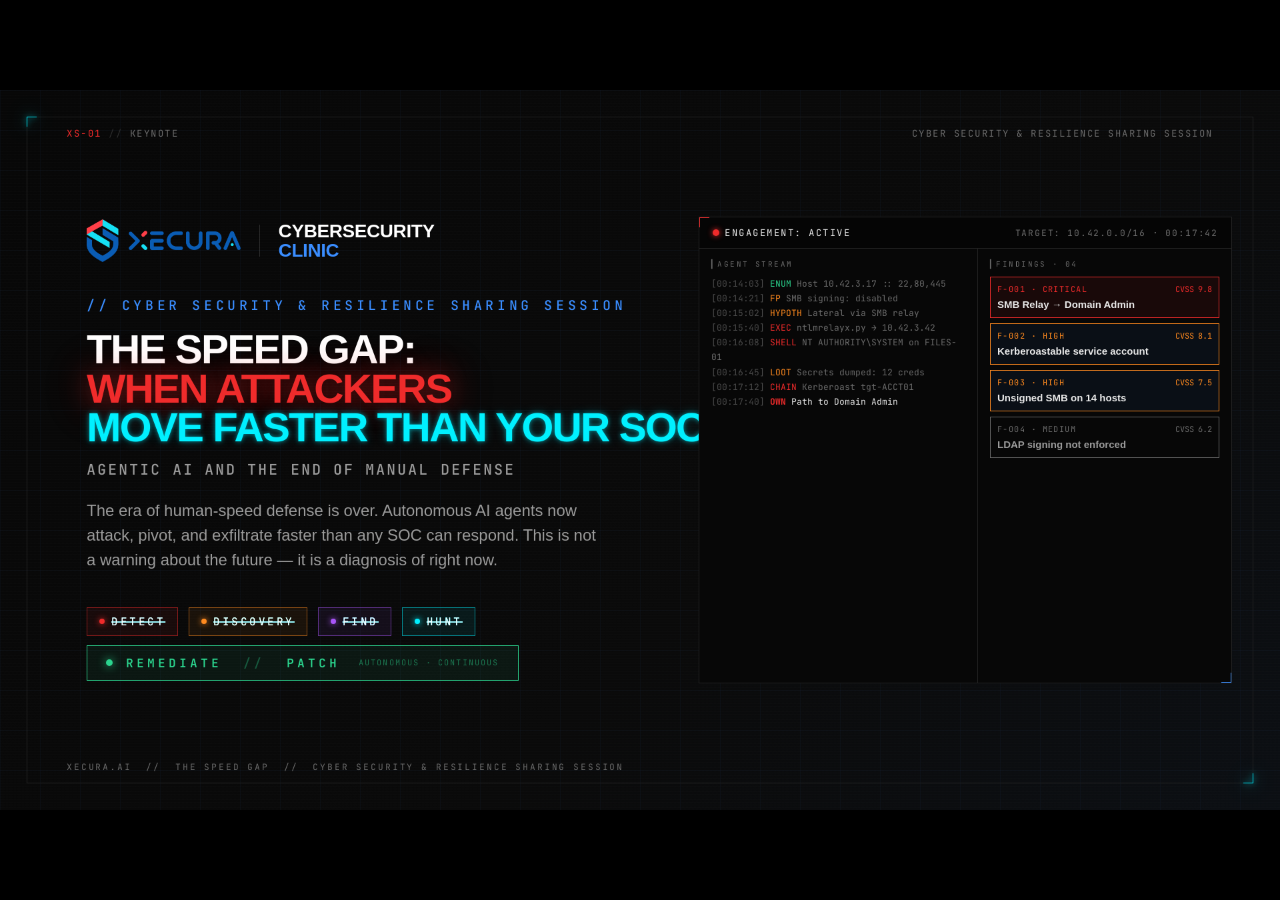
==== commit 4d0dec37: "Remove "CISO KEYNOTE ·" prefix from cover eyebrow Cover slide eyebrow now reads just "// CYBER SECUR" ====
--- a/index.html
+++ b/index.html
@@ -230,7 +230,7 @@
         <div style="font-size:28px; font-weight:800; letter-spacing:-0.015em; line-height:1.05; color:var(--white);">CYBERSECURITY<br/><span style="color:var(--xblue);">CLINIC</span></div>
       </div>
 
-      <div class="eyebrow" style="margin-bottom:24px; color:var(--xblue);">// CISO KEYNOTE · CYBER SECURITY &amp; RESILIENCE SHARING SESSION</div>
+      <div class="eyebrow" style="margin-bottom:24px; color:var(--xblue);">// CYBER SECURITY &amp; RESILIENCE SHARING SESSION</div>
 
       <h1 style="font-size:62px; font-weight:700; line-height:0.94; letter-spacing:-0.035em; color:var(--white); margin-bottom:20px;">
         THE SPEED GAP:<br/>
@@ -897,145 +897,6 @@
         <div style="margin-top:18px; padding-top:16px; border-top:1px solid var(--line);">
           <div class="mono" style="font-size:12px; color:var(--muted); letter-spacing:0.18em; margin-bottom:8px;">XECURA FABRIC // UPTIME</div>
           <div class="mono" style="font-size:28px; color:var(--white); font-weight:700;">99.98% <span style="font-size:14px; color:var(--green);">● OPERATIONAL</span></div>
-        </div>
-      </div>
-    </div>
-  </div>
-</section>
-
-<!-- ============================================================ -->
-<!-- 10 THE XECURA PLATFORM ARCHITECTURE                         -->
-<!-- ============================================================ -->
-<section data-label="10 Platform Architecture">
-  <div class="slide">
-    <div class="slide-frame"></div>
-    <div class="slide-meta">
-      <div><span class="id">XS-08</span> <span class="sep">//</span> ARCHITECTURE</div>
-      <div>THE XECURA AGENTIC FABRIC</div>
-    </div>
-
-    <div style="margin-top:52px;">
-      <div class="eyebrow" style="margin-bottom:10px; color:var(--xblue);">// FIVE AGENTS · ONE FABRIC · COMPLETE COVERAGE</div>
-      <h2 class="h-title" style="margin-bottom:8px; font-size:68px;">
-        Every layer of your security,<br/><span style="color:var(--xblue);">run by AI agents that never stop.</span>
-      </h2>
-    </div>
-
-    <div style="margin-top:28px; display:grid; grid-template-columns:repeat(5,1fr); gap:14px; margin-bottom:20px;">
-
-      <!-- Detection Agent -->
-      <div style="border:1px solid rgba(0,240,255,0.4); background:rgba(0,240,255,0.06); padding:22px 18px; display:flex; flex-direction:column;">
-        <div class="mono" style="font-size:12px; letter-spacing:0.22em; color:var(--xcyan); margin-bottom:10px;">XDA · 01</div>
-        <div style="font-size:24px; font-weight:700; color:var(--white); margin-bottom:10px; line-height:1.15;">Detection<br/>Agent</div>
-        <div class="small" style="font-size:18px; line-height:1.7; color:var(--dim);">Behavioral AI threat detection. Spots novel attack patterns. Zero-day and known threat intelligence, unified.</div>
-        <div style="margin-top:16px; font-size:16px; color:var(--xcyan); font-family:'JetBrains Mono',monospace; line-height:1.8;">
-          · Behavioral analytics<br/>
-          · Anomaly detection<br/>
-          · Zero-day indicators<br/>
-          · Threat correlation
-        </div>
-        <div style="margin-top:auto; padding-top:14px;">
-          <div style="padding:10px 12px; border:1px solid rgba(0,240,255,0.25); background:rgba(0,240,255,0.04);">
-            <div class="mono" style="font-size:10px; color:var(--xcyan); letter-spacing:0.14em; margin-bottom:4px;">⚙ AGENTIC SOC · POWERED BY GOOGLE SECOPS</div>
-          </div>
-        </div>
-      </div>
-
-      <!-- Response Agent -->
-      <div style="border:1px solid rgba(0,240,255,0.4); background:rgba(0,240,255,0.06); padding:22px 18px; display:flex; flex-direction:column;">
-        <div class="mono" style="font-size:12px; letter-spacing:0.22em; color:var(--xcyan); margin-bottom:10px;">XRA · 02</div>
-        <div style="font-size:24px; font-weight:700; color:var(--white); margin-bottom:10px; line-height:1.15;">Response<br/>Agent</div>
-        <div class="small" style="font-size:18px; line-height:1.7; color:var(--dim);">Autonomous incident containment. Isolates threats, remediates, and restores — in seconds, without human intervention.</div>
-        <div style="margin-top:16px; font-size:16px; color:var(--xcyan); font-family:'JetBrains Mono',monospace; line-height:1.8;">
-          · Auto-containment<br/>
-          · Playbook execution<br/>
-          · Forensic collection<br/>
-          · Root cause analysis
-        </div>
-        <div style="margin-top:auto; padding-top:14px;">
-          <div style="padding:10px 12px; border:1px solid rgba(0,240,255,0.25); background:rgba(0,240,255,0.04);">
-            <div class="mono" style="font-size:10px; color:var(--xcyan); letter-spacing:0.14em; margin-bottom:4px;">⚙ AGENTIC SOC · POWERED BY GOOGLE SECOPS</div>
-          </div>
-        </div>
-      </div>
-
-      <!-- Compliance Agent -->
-      <div style="border:2px solid var(--xblue); background:rgba(58,141,255,0.08); padding:22px 18px; position:relative; display:flex; flex-direction:column;">
-        <div style="position:absolute; top:-1px; right:-1px; padding:4px 12px; background:var(--xblue); font-family:'JetBrains Mono',monospace; font-size:11px; letter-spacing:0.22em; color:#fff; font-weight:900;">CORE</div>
-        <div class="mono" style="font-size:12px; letter-spacing:0.22em; color:var(--xblue); margin-bottom:10px;">XCA · 03</div>
-        <div style="font-size:24px; font-weight:700; color:var(--white); margin-bottom:10px; line-height:1.15;">Compliance<br/>Agent</div>
-        <div class="small" style="font-size:18px; line-height:1.7; color:var(--dim);">Real-time compliance posture across ISO 27001, SOC 2, GDPR, NIST, PCI-DSS. Audit-ready always.</div>
-        <div style="margin-top:16px; font-size:16px; color:var(--xblue); font-family:'JetBrains Mono',monospace; line-height:1.8;">
-          · Continuous audit<br/>
-          · Control mapping<br/>
-          · Evidence collection<br/>
-          · Regulator-ready reports
-        </div>
-      </div>
-
-      <!-- Red Team Agent -->
-      <div style="border:1px solid rgba(239,43,43,0.4); background:rgba(239,43,43,0.06); padding:22px 18px; display:flex; flex-direction:column;">
-        <div class="mono" style="font-size:12px; letter-spacing:0.22em; color:var(--red); margin-bottom:10px;">XTA · 04</div>
-        <div style="font-size:24px; font-weight:700; color:var(--white); margin-bottom:10px; line-height:1.15;">Red Team<br/>Agent</div>
-        <div class="small" style="font-size:18px; line-height:1.7; color:var(--dim);">Continuous agentic red teaming against your own estate. Finds what attackers would find — before they do.</div>
-        <div style="margin-top:16px; font-size:16px; color:var(--red); font-family:'JetBrains Mono',monospace; line-height:1.8;">
-          · Continuous pentesting<br/>
-          · Zero-day discovery<br/>
-          · Exploit chain mapping<br/>
-          · CVSS-scored findings
-        </div>
-      </div>
-
-      <!-- Darkweb Agent -->
-      <div style="border:1px solid rgba(43,212,142,0.4); background:rgba(43,212,142,0.06); padding:22px 18px; display:flex; flex-direction:column;">
-        <div class="mono" style="font-size:12px; letter-spacing:0.22em; color:var(--green); margin-bottom:10px;">XDW · 05</div>
-        <div style="font-size:24px; font-weight:700; color:var(--white); margin-bottom:10px; line-height:1.15;">Darkweb<br/>Agent</div>
-        <div class="small" style="font-size:18px; line-height:1.7; color:var(--dim);">24/7 dark web surveillance. Monitors leaked credentials, stolen data, and threat actor chatter targeting your org.</div>
-        <div style="margin-top:16px; font-size:16px; color:var(--green); font-family:'JetBrains Mono',monospace; line-height:1.8;">
-          · Credential leak detection<br/>
-          · Data breach monitoring<br/>
-          · Threat actor profiling<br/>
-          · Early warning alerts
-        </div>
-      </div>
-
-    </div>
-
-    <!-- Value propositions row -->
-    <div style="display:grid; grid-template-columns:repeat(5,1fr); gap:14px; margin-bottom:14px;">
-      <div style="padding:10px 14px; background:rgba(0,240,255,0.06); border-left:3px solid var(--xcyan);">
-        <div style="font-size:16px; font-weight:700; color:var(--xcyan);">87% faster threat detection</div>
-        <div style="font-size:15px; color:var(--dim); margin-top:2px;">Detect breaches in minutes — not 204 days.</div>
-      </div>
-      <div style="padding:10px 14px; background:rgba(0,240,255,0.06); border-left:3px solid var(--xcyan);">
-        <div style="font-size:16px; font-weight:700; color:var(--xcyan);">MTTR: hours → &lt;60 seconds</div>
-        <div style="font-size:15px; color:var(--dim); margin-top:2px;">Zero manual escalation. Zero downtime waiting.</div>
-      </div>
-      <div style="padding:10px 14px; background:rgba(58,141,255,0.06); border-left:3px solid var(--xblue);">
-        <div style="font-size:16px; font-weight:700; color:var(--xblue);">Save 300+ hours/year</div>
-        <div style="font-size:15px; color:var(--dim); margin-top:2px;">Always audit-ready. Zero last-minute prep.</div>
-      </div>
-      <div style="padding:10px 14px; background:rgba(239,43,43,0.06); border-left:3px solid var(--red);">
-        <div style="font-size:16px; font-weight:700; color:var(--red);">Replace $50K+ annual pentest</div>
-        <div style="font-size:15px; color:var(--dim); margin-top:2px;">365 days/year vs. once-a-year snapshot.</div>
-      </div>
-      <div style="padding:10px 14px; background:rgba(43,212,142,0.06); border-left:3px solid var(--green);">
-        <div style="font-size:16px; font-weight:700; color:var(--green);">72hr avg. early warning</div>
-        <div style="font-size:15px; color:var(--dim); margin-top:2px;">Know before your CEO does. Act before damage spreads.</div>
-      </div>
-    </div>
-
-    <!-- Fabric layer -->
-    <div style="border:1px solid rgba(255,138,31,0.4); background:rgba(255,138,31,0.05); padding:18px 20px;">
-      <div style="display:flex; align-items:center; gap:32px;">
-        <div class="mono" style="font-size:22px; letter-spacing:0.22em; color:var(--amber); white-space:nowrap;">XECURA AI FABRIC™</div>
-        <div style="width:1px; background:rgba(255,138,31,0.3); align-self:stretch;"></div>
-        <div style="display:grid; grid-template-columns:repeat(5,1fr); gap:16px; flex:1;">
-          <div style="text-align:center;"><div class="mono" style="font-size:17px; color:var(--amber);">AGENT ORCHESTRATION</div></div>
-          <div style="text-align:center;"><div class="mono" style="font-size:17px; color:var(--amber);">SHARED THREAT INTEL</div></div>
-          <div style="text-align:center;"><div class="mono" style="font-size:17px; color:var(--amber);">UNIFIED TELEMETRY</div></div>
-          <div style="text-align:center;"><div class="mono" style="font-size:17px; color:var(--amber);">API INTEGRATIONS</div></div>
-          <div style="text-align:center;"><div class="mono" style="font-size:17px; color:var(--amber);">ZERO-TRUST MESH</div></div>
         </div>
       </div>
     </div>
